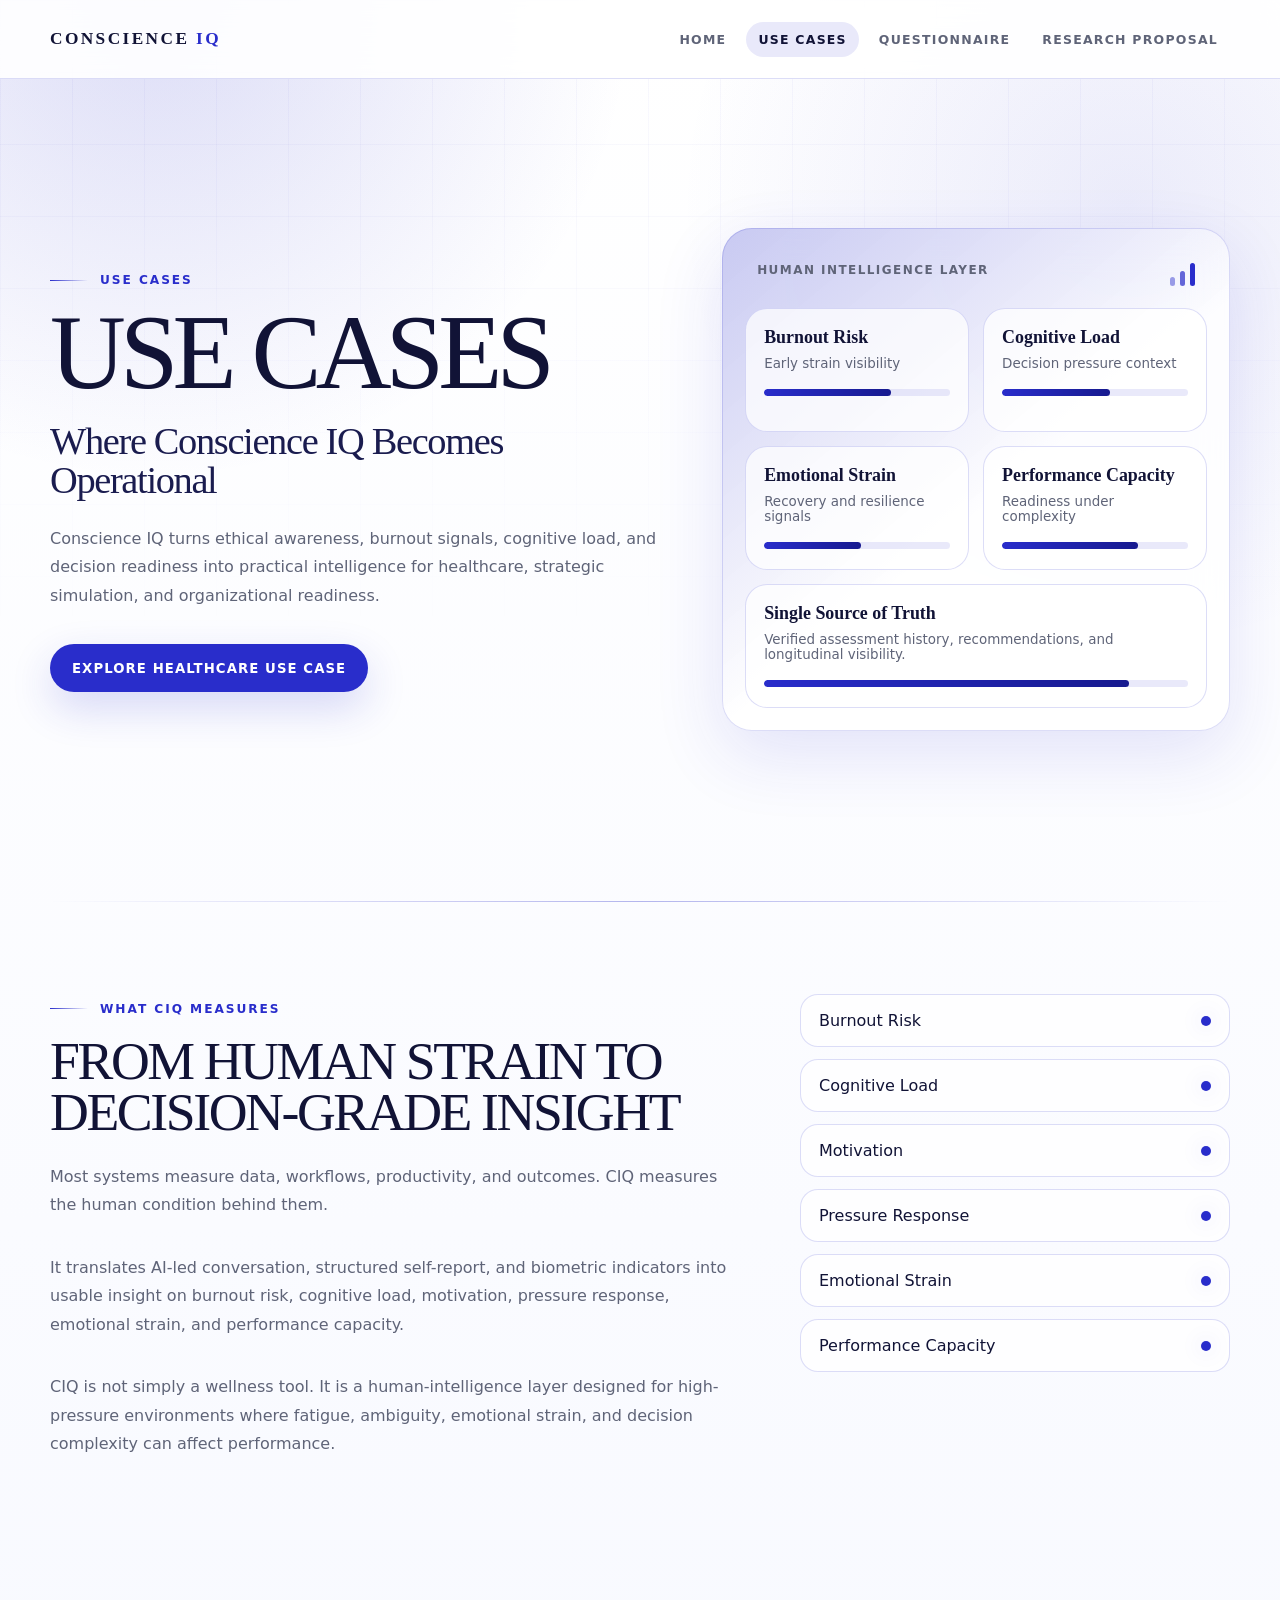
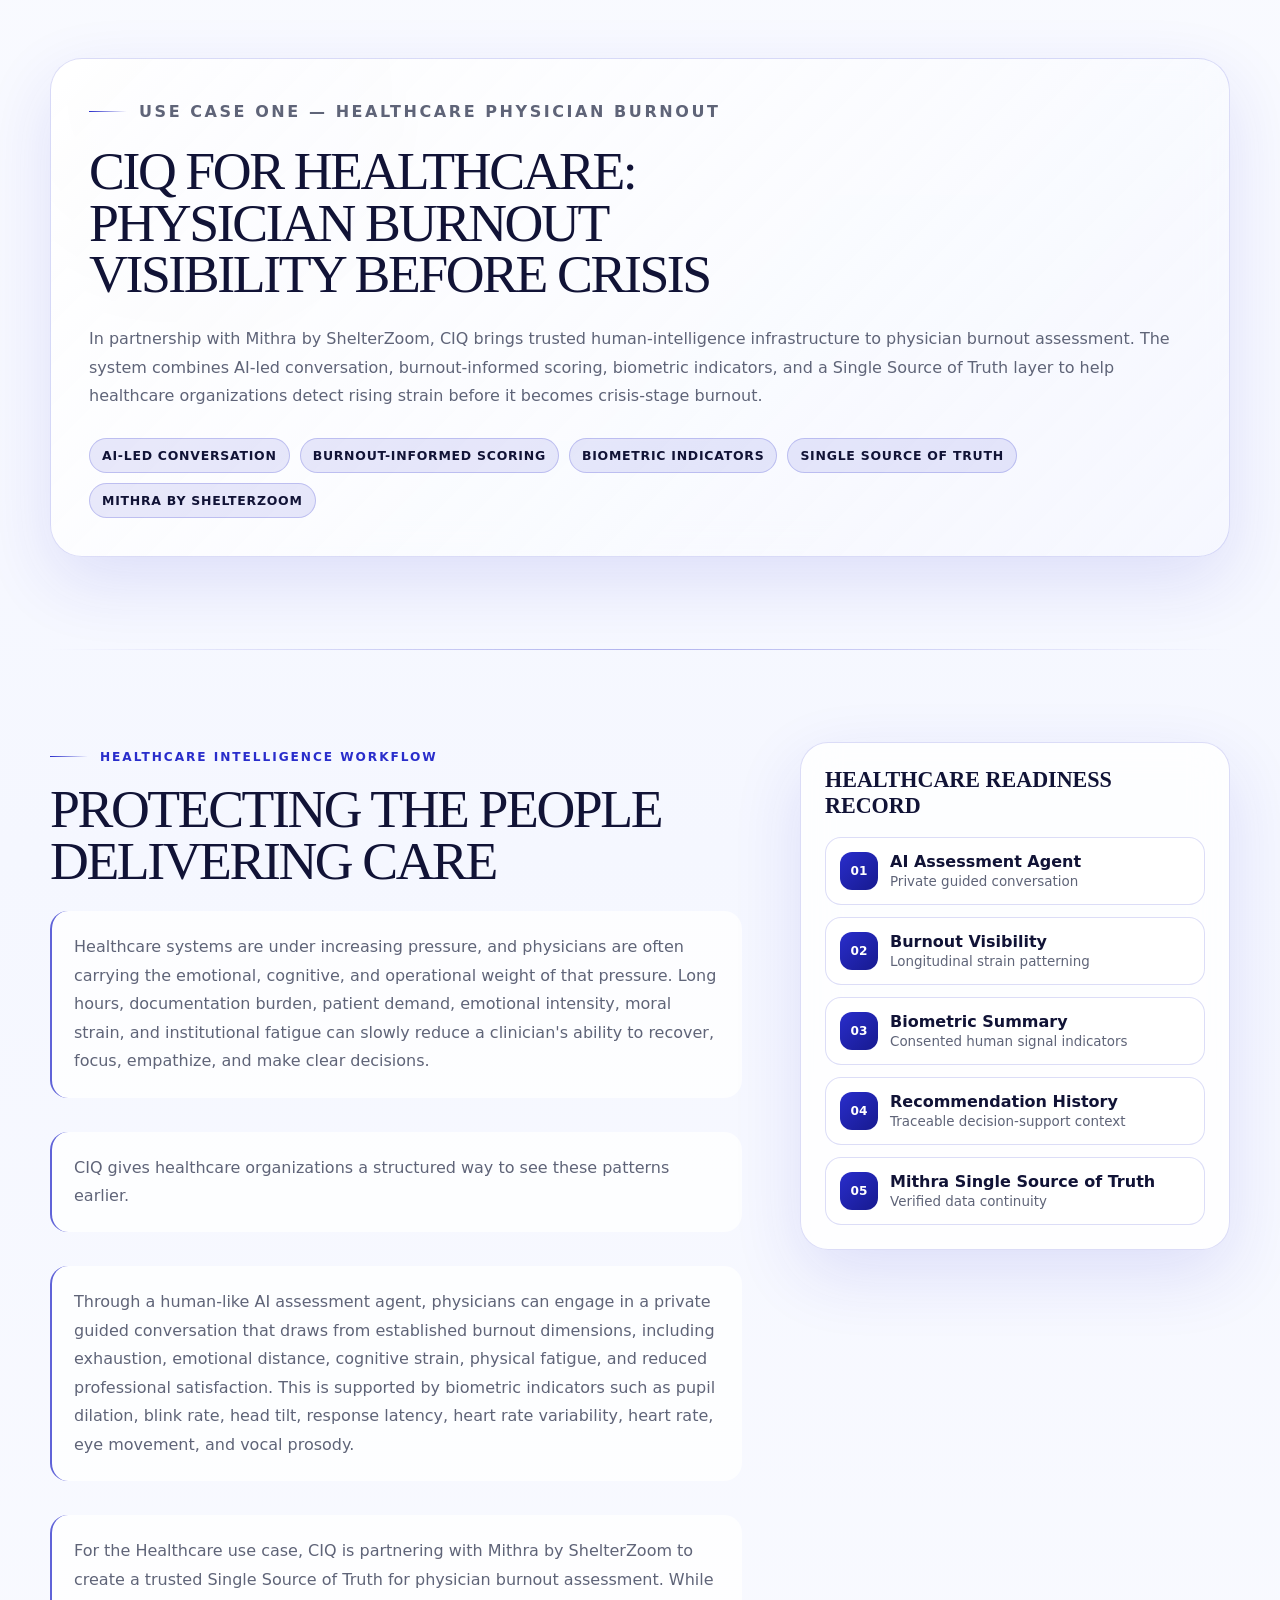
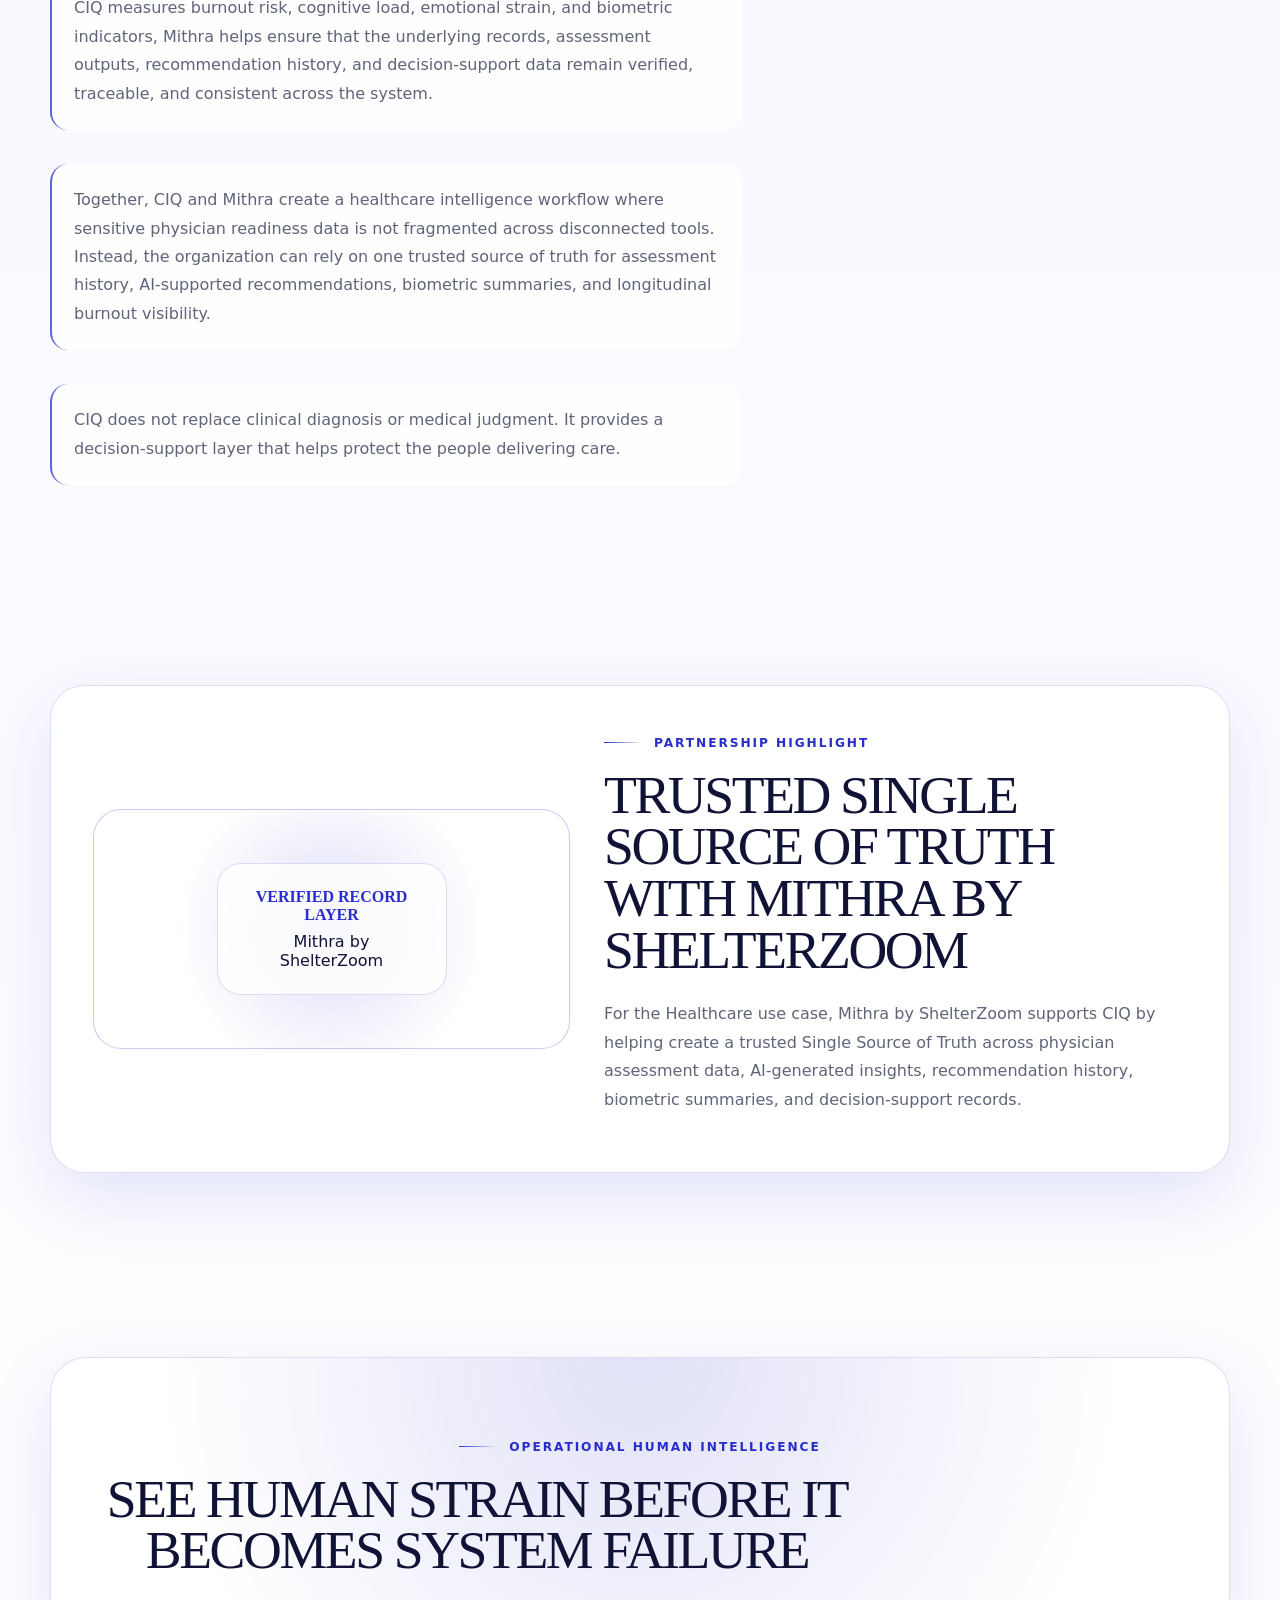
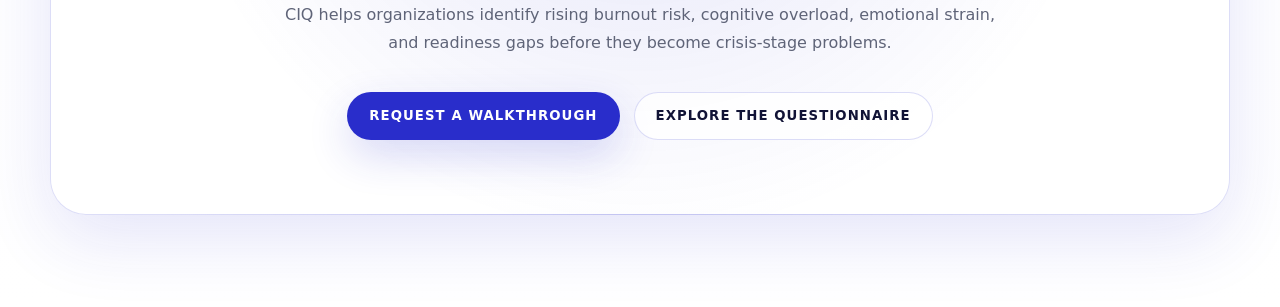
==== index.html @ 07b7f4b1 "Add static site entry point" ====
<!doctype html>
<html lang="en">
  <head>
    <meta charset="utf-8" />
    <meta name="viewport" content="width=device-width, initial-scale=1" />
    <title>Conscience IQ Use Cases</title>
    <meta
      name="description"
      content="Standalone Conscience IQ Use Cases page for Wix Studio embedding."
    />
    <meta http-equiv="refresh" content="0; url=use-cases.html" />
    <link rel="canonical" href="use-cases.html" />
  </head>
  <body>
    <p>
      Opening the
      <a href="use-cases.html">Conscience IQ Use Cases page</a>.
    </p>
  </body>
</html>
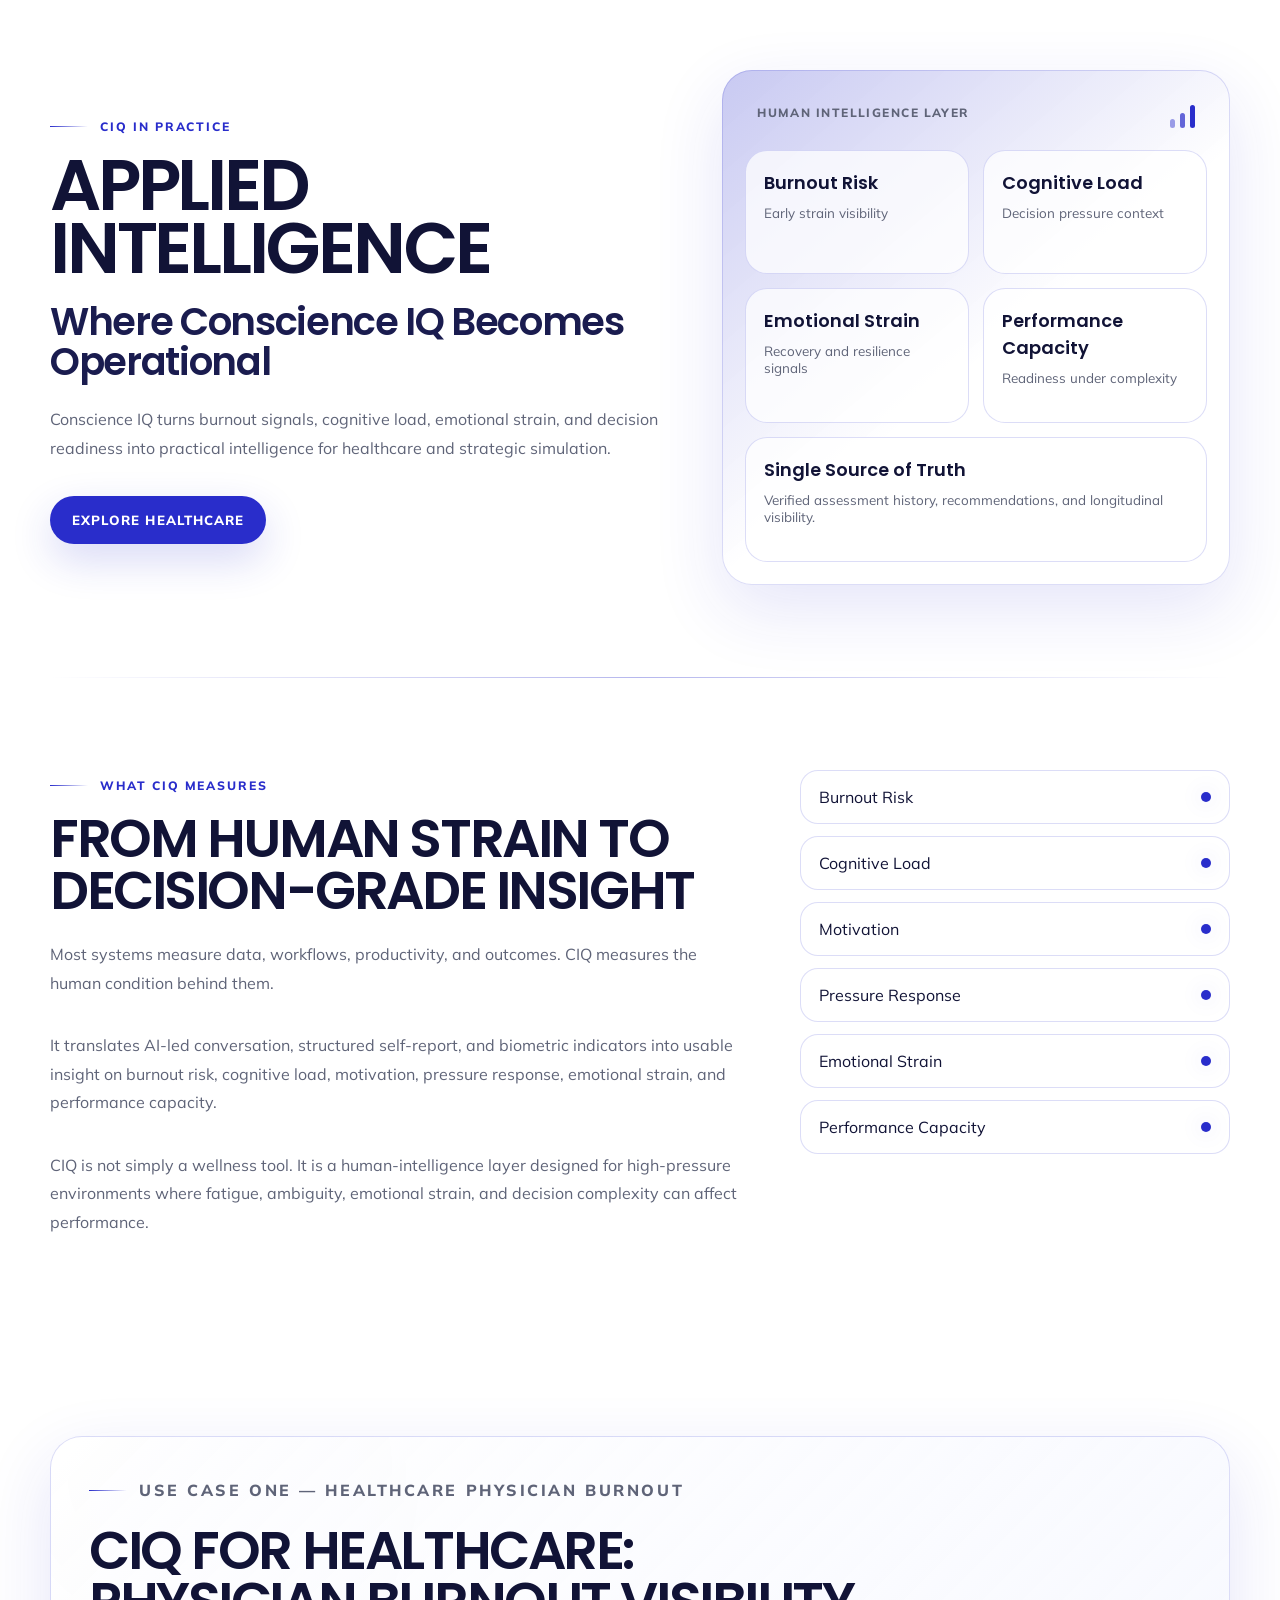
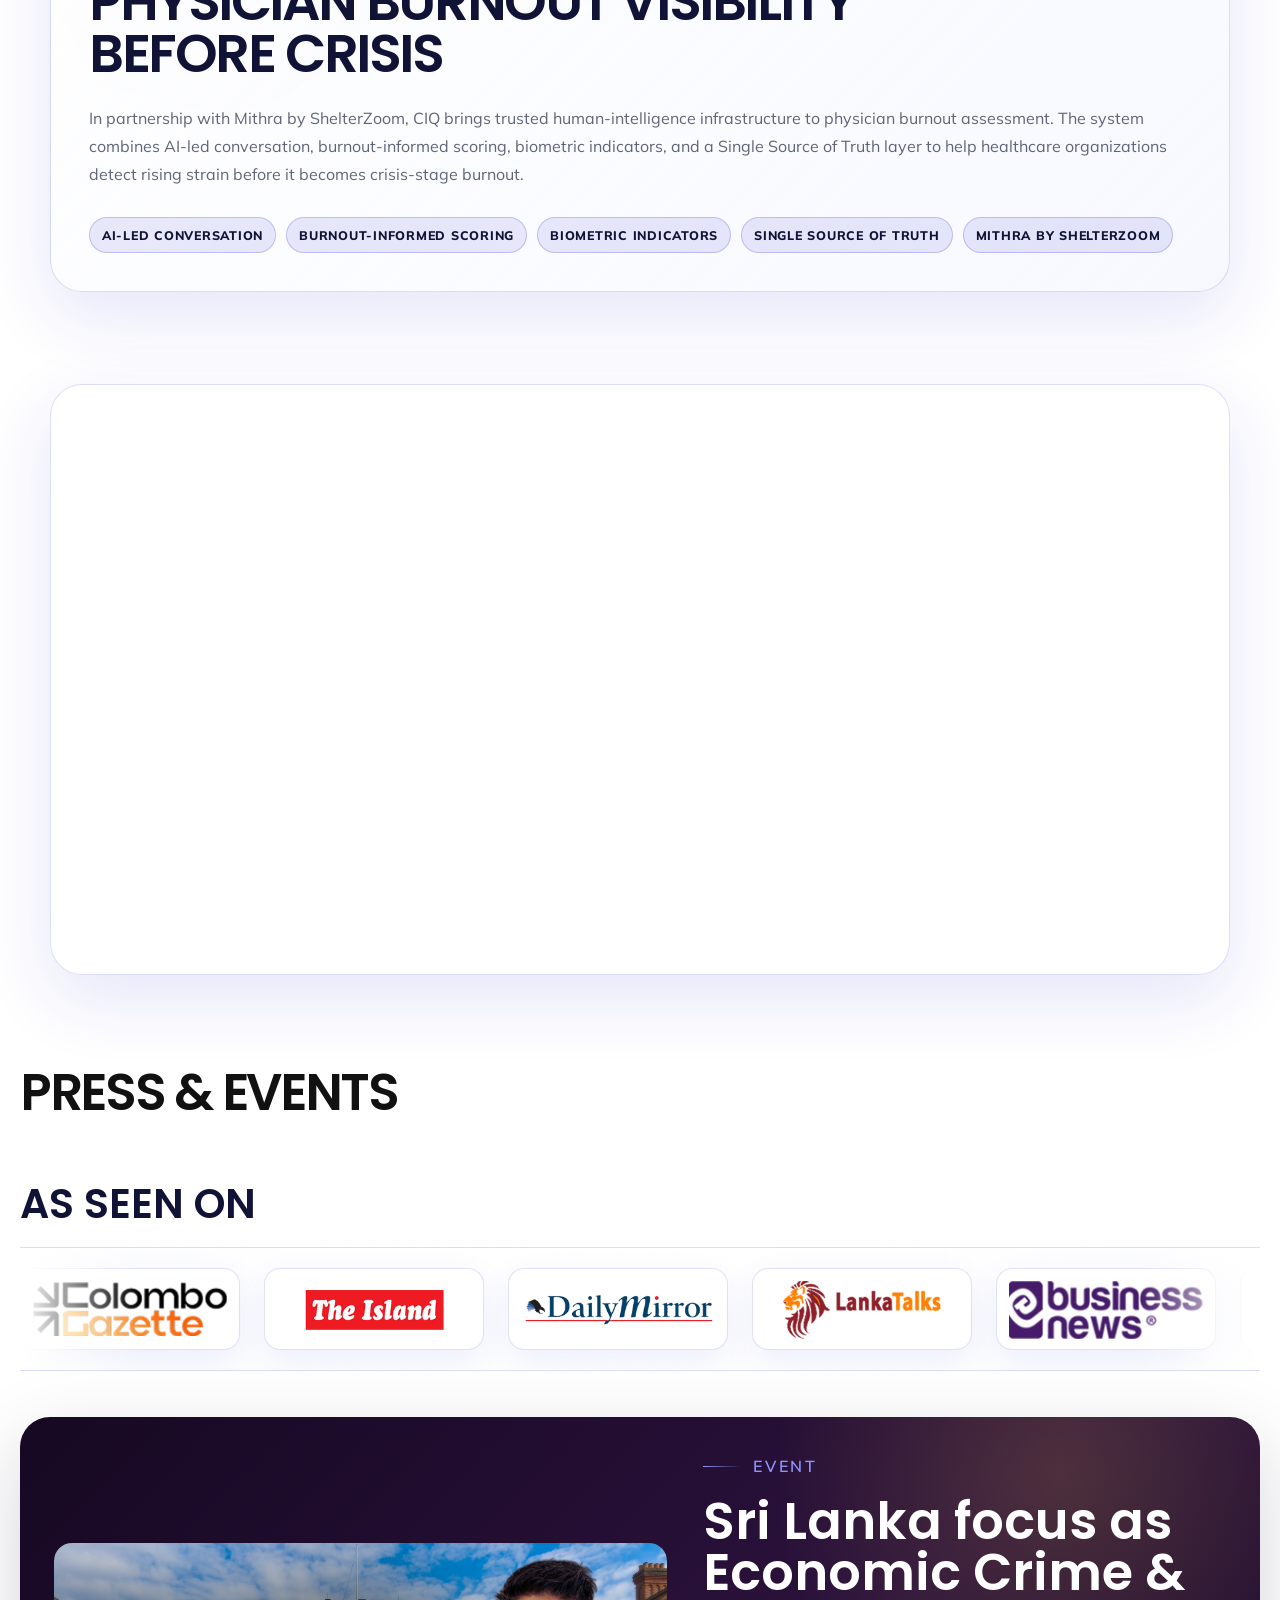
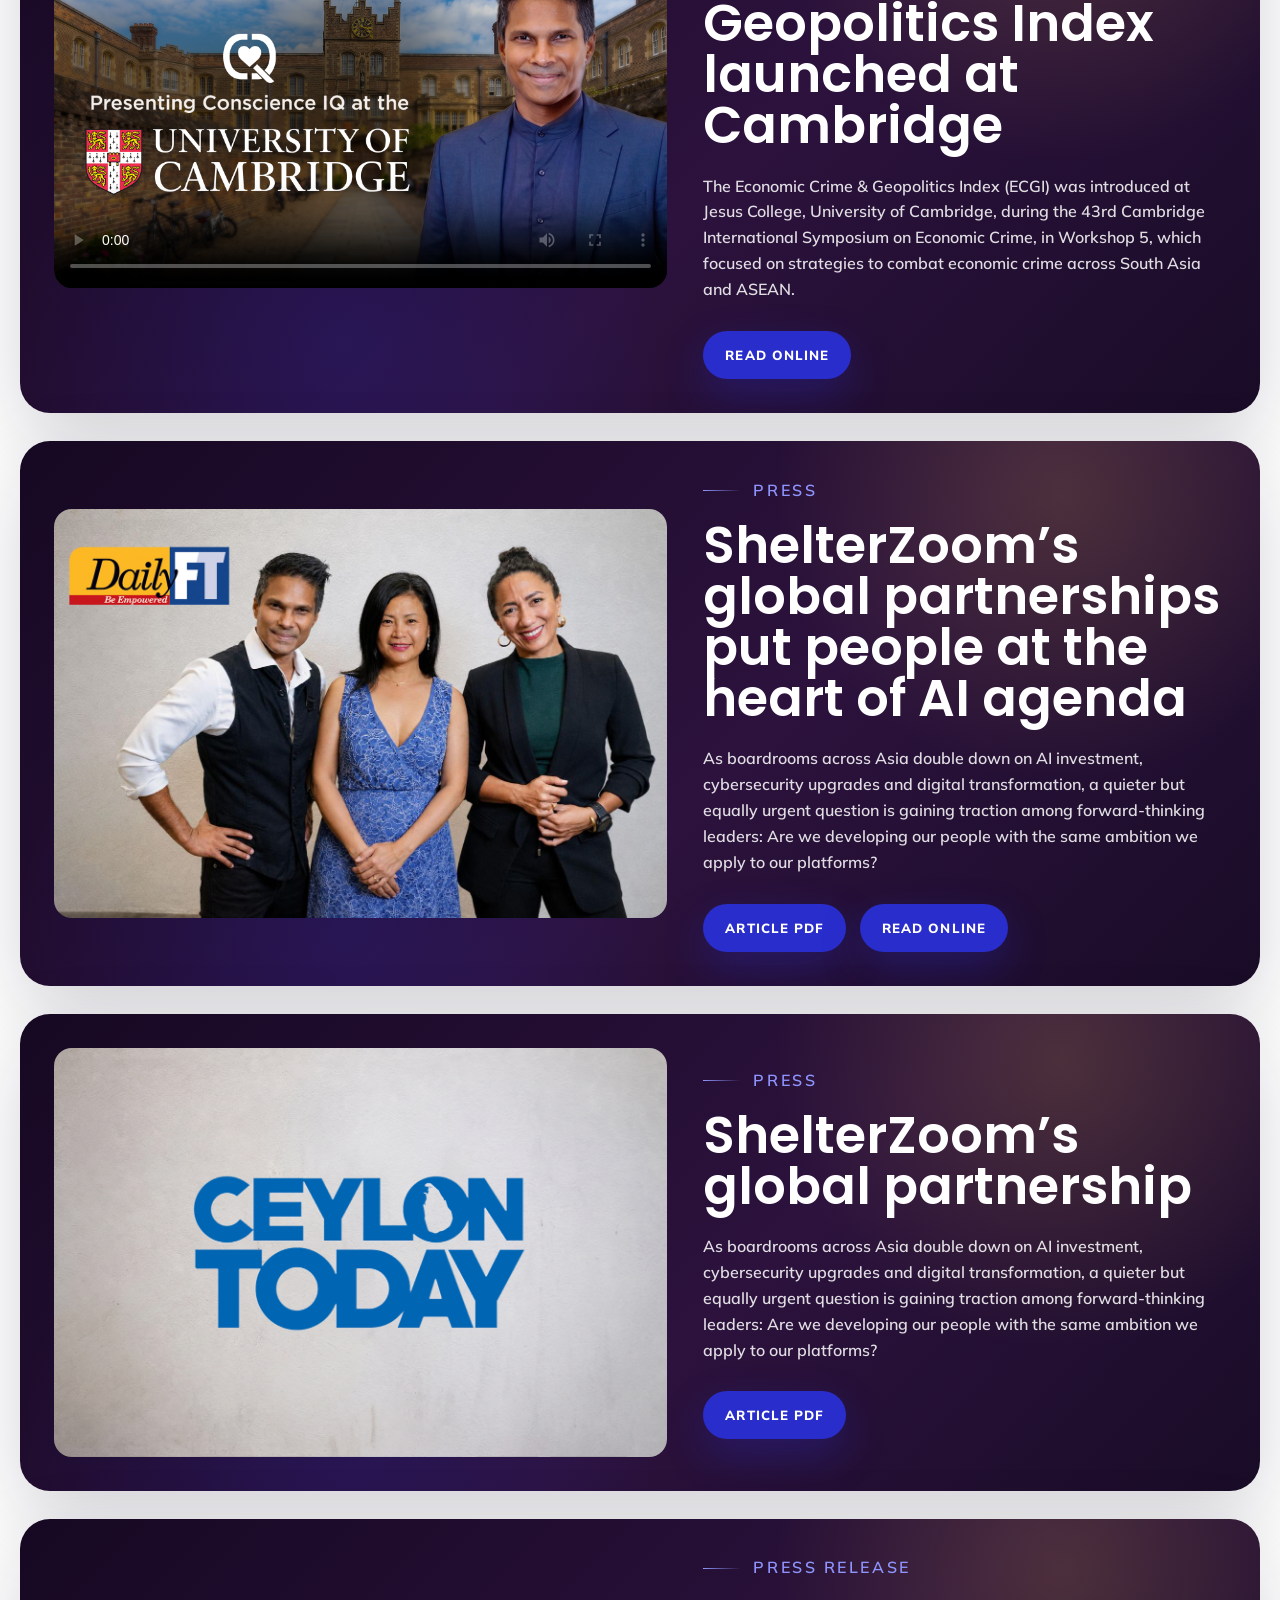
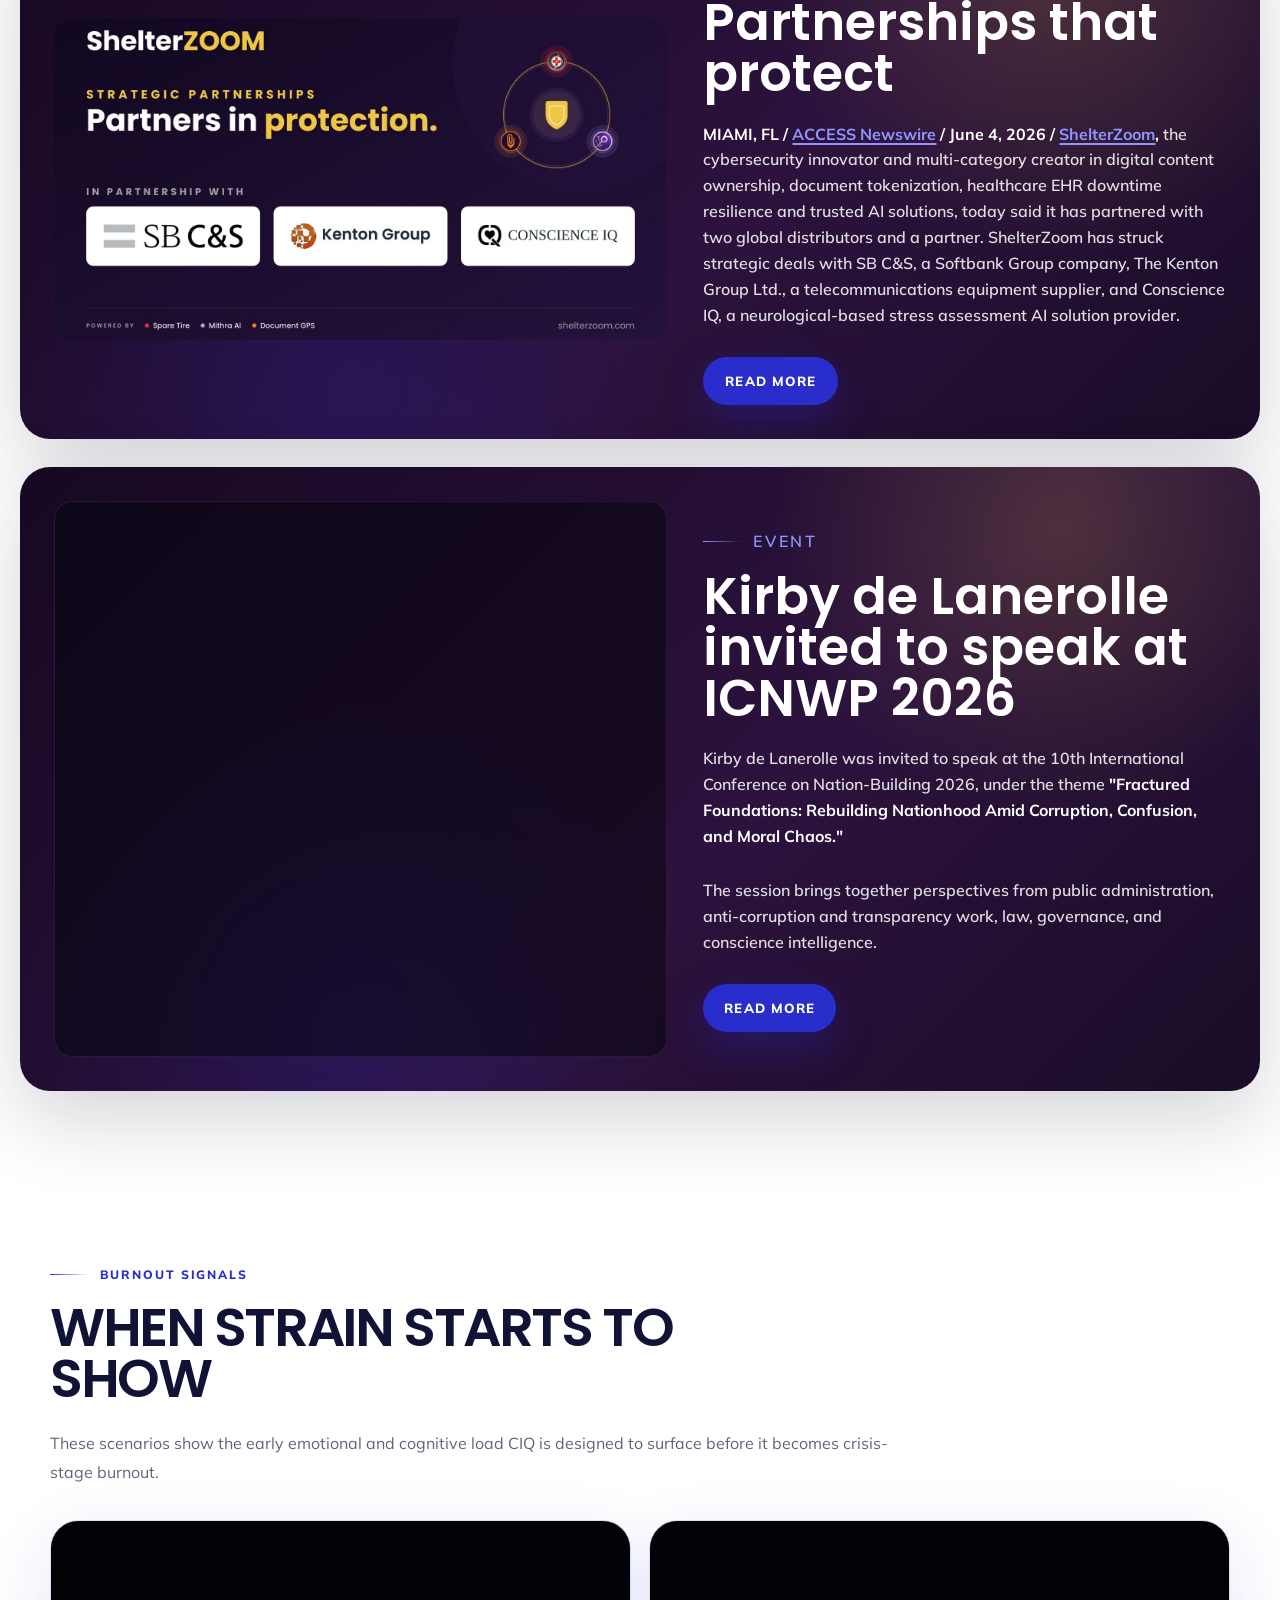
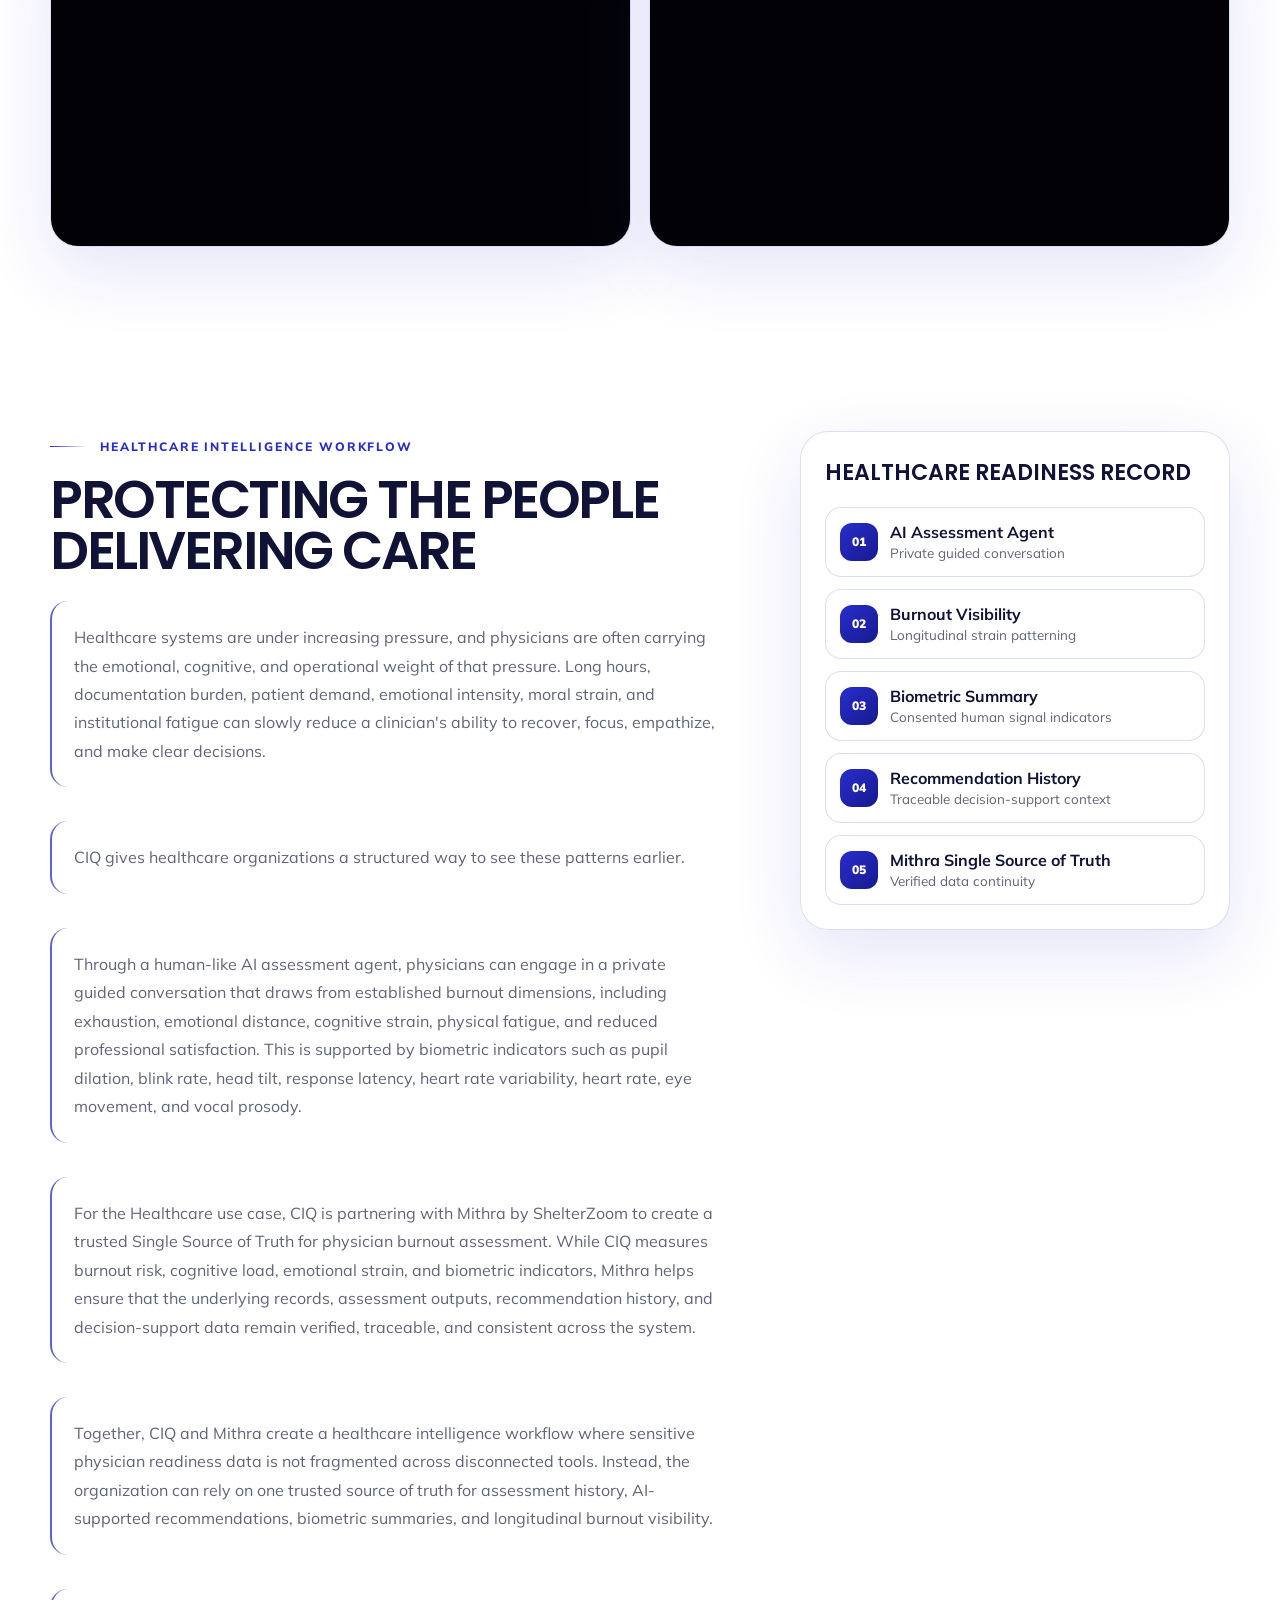
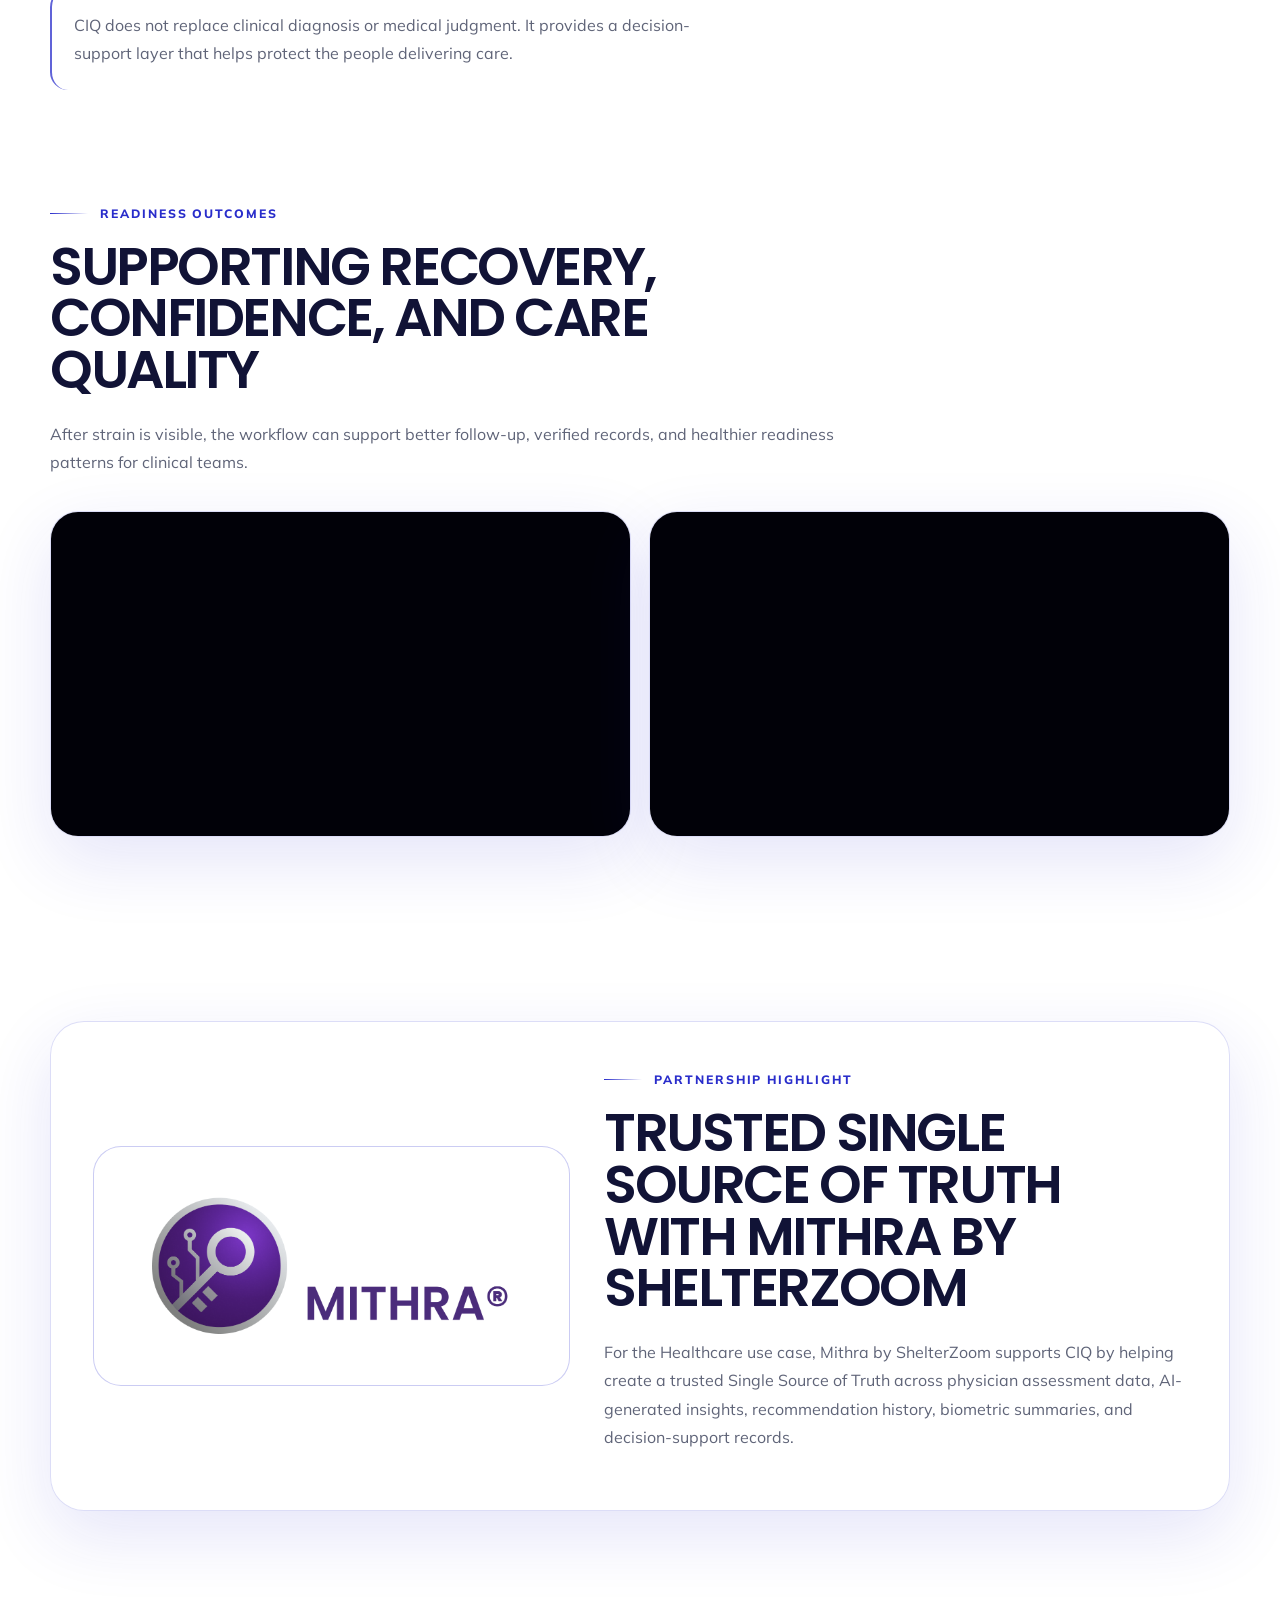
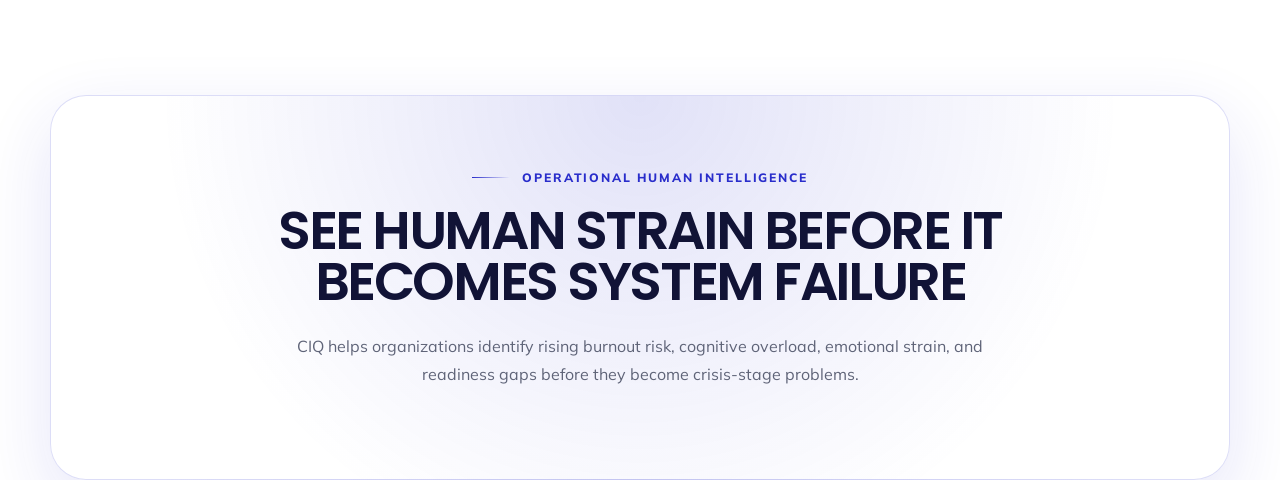
==== commit c58e4c51: "Improve embedded page load performance" ====
--- a/index.html
+++ b/index.html
@@ -3,18 +3,540 @@
   <head>
     <meta charset="utf-8" />
     <meta name="viewport" content="width=device-width, initial-scale=1" />
-    <title>Conscience IQ Use Cases</title>
+    <title>Use Cases | Conscience IQ</title>
     <meta
       name="description"
-      content="Standalone Conscience IQ Use Cases page for Wix Studio embedding."
+      content="Conscience IQ use cases for applied human intelligence, starting with healthcare physician burnout visibility before crisis."
     />
-    <meta http-equiv="refresh" content="0; url=use-cases.html" />
-    <link rel="canonical" href="use-cases.html" />
+    <link rel="stylesheet" href="css/use-cases.css" />
+    <script src="js/use-cases.js" defer></script>
   </head>
   <body>
-    <p>
-      Opening the
-      <a href="use-cases.html">Conscience IQ Use Cases page</a>.
-    </p>
+    <main>
+      <section class="section hero" aria-labelledby="page-title">
+        <div>
+          <p class="eyebrow">CIQ in Practice</p>
+          <h1 id="page-title">Applied Intelligence</h1>
+          <p class="hero-title">Where Conscience IQ Becomes Operational</p>
+          <p class="lead">
+            Conscience IQ turns burnout signals, cognitive load, emotional strain, and decision readiness into
+            practical intelligence for healthcare and strategic simulation.
+          </p>
+          <div class="actions">
+            <a class="button primary" href="#healthcare">Explore Healthcare</a>
+          </div>
+        </div>
+
+        <aside class="dashboard" aria-label="Conceptual CIQ intelligence dashboard">
+          <div class="panel-top">
+            <span>Human Intelligence Layer</span>
+            <span class="signal" aria-hidden="true"><span></span><span></span><span></span></span>
+          </div>
+          <div class="dashboard-grid">
+            <div class="metric-card">
+              <strong>Burnout Risk</strong>
+              <p>Early strain visibility</p>
+            </div>
+            <div class="metric-card">
+              <strong>Cognitive Load</strong>
+              <p>Decision pressure context</p>
+            </div>
+            <div class="metric-card">
+              <strong>Emotional Strain</strong>
+              <p>Recovery and resilience signals</p>
+            </div>
+            <div class="metric-card">
+              <strong>Performance Capacity</strong>
+              <p>Readiness under complexity</p>
+            </div>
+            <div class="metric-card wide">
+              <strong>Single Source of Truth</strong>
+              <p>Verified assessment history, recommendations, and longitudinal visibility.</p>
+            </div>
+          </div>
+        </aside>
+      </section>
+
+      <div class="section-divider"></div>
+
+      <section class="section split" aria-labelledby="measures-title">
+        <div>
+          <p class="eyebrow">What CIQ Measures</p>
+          <h2 id="measures-title">From Human Strain to Decision-Grade Insight</h2>
+          <div class="copy-block">
+            <p>
+              Most systems measure data, workflows, productivity, and outcomes. CIQ measures the human
+              condition behind them.
+            </p>
+            <p>
+              It translates AI-led conversation, structured self-report, and biometric indicators into usable
+              insight on burnout risk, cognitive load, motivation, pressure response, emotional strain, and
+              performance capacity.
+            </p>
+            <p>
+              CIQ is not simply a wellness tool. It is a human-intelligence layer designed for high-pressure
+              environments where fatigue, ambiguity, emotional strain, and decision complexity can affect
+              performance.
+            </p>
+          </div>
+        </div>
+        <div class="metric-stack" aria-label="CIQ measurement areas">
+          <div class="mini-card"><span>Burnout Risk</span><span class="dot"></span></div>
+          <div class="mini-card"><span>Cognitive Load</span><span class="dot"></span></div>
+          <div class="mini-card"><span>Motivation</span><span class="dot"></span></div>
+          <div class="mini-card"><span>Pressure Response</span><span class="dot"></span></div>
+          <div class="mini-card"><span>Emotional Strain</span><span class="dot"></span></div>
+          <div class="mini-card"><span>Performance Capacity</span><span class="dot"></span></div>
+        </div>
+      </section>
+
+      <section class="section" id="healthcare" aria-labelledby="healthcare-title">
+        <article class="feature">
+          <p class="eyebrow">Use Case One &mdash; Healthcare Physician Burnout</p>
+          <h2 id="healthcare-title">CIQ for Healthcare: Physician Burnout Visibility Before Crisis</h2>
+          <p>
+            In partnership with Mithra by ShelterZoom, CIQ brings trusted human-intelligence infrastructure to
+            physician burnout assessment. The system combines AI-led conversation, burnout-informed scoring,
+            biometric indicators, and a Single Source of Truth layer to help healthcare organizations detect
+            rising strain before it becomes crisis-stage burnout.
+          </p>
+          <div class="chips" aria-label="Healthcare use case capabilities">
+            <span class="chip">AI-Led Conversation</span>
+            <span class="chip">Burnout-Informed Scoring</span>
+            <span class="chip">Biometric Indicators</span>
+            <span class="chip">Single Source of Truth</span>
+            <span class="chip">Mithra by ShelterZoom</span>
+          </div>
+        </article>
+      </section>
+
+      <section class="section video-section" aria-label="Healthcare burnout visibility video">
+        <div class="video-frame">
+          <video class="lazy-video" autoplay muted loop playsinline preload="none">
+            <source data-src="VIDEOS/Ciq%20X%20Healthcare%20Low%20Res.mp4" type="video/mp4" />
+            Your browser does not support the video tag.
+          </video>
+        </div>
+      </section>
+
+      <section class="section press-section" aria-labelledby="press-title">
+        <h2 id="press-title" class="press-heading">PRESS &amp; EVENTS</h2>
+        <section class="as-seen" aria-labelledby="as-seen-title">
+          <h3 id="as-seen-title">As Seen on</h3>
+          <div class="logo-marquee" aria-label="Media coverage links">
+            <div class="logo-track">
+              <a
+                class="logo-link logo-link-wide"
+                href="https://colombogazette.com/2026/08/27/sri-lankan-expertise-and-ai-technology-take-centre-stage-in-cambridge-launch-of-the-economic-crime-geopolitics-index-ecgi"
+                target="_blank"
+                rel="noopener"
+                aria-label="Colombo Gazette article"
+              >
+                <img src="IMAGES/Logos-n_0003_colombo-gzt.png" alt="Colombo Gazette" loading="lazy" decoding="async" />
+              </a>
+              <a
+                class="logo-link logo-link-wide"
+                href="https://island.lk/sri-lankan-expertise-and-ai-technology-take-centre-stage-in-cambridge-launch-of-the-economic-crime-geopolitics-index/"
+                target="_blank"
+                rel="noopener"
+                aria-label="The Island article"
+              >
+                <img src="IMAGES/Logos-n_0001_island.png" alt="The Island Online" loading="lazy" decoding="async" />
+              </a>
+              <a
+                class="logo-link logo-link-wide"
+                href="https://www.dailymirror.lk/news-features/Sri-Lankan-Expertise-and-AI-Technology-Take-centre-stage-in-Cambridge-Launch-of-the-Economic-Crime-Geopolitics-Index/131-348979"
+                target="_blank"
+                rel="noopener"
+                aria-label="Daily Mirror article"
+              >
+                <img src="IMAGES/Logos-n_0000_Daily-mirror.png" alt="Daily Mirror Online" loading="lazy" decoding="async" />
+              </a>
+              <a
+                class="logo-link logo-link-wide"
+                href="https://www.lankatalks.com/post/sri-lankan-expertise-and-ai-technology-take-centre-stage-in-cambridge-launch-of-the-economic-crime---geopolitics-index--ecgi-"
+                target="_blank"
+                rel="noopener"
+                aria-label="Lanka Talks article"
+              >
+                <img src="IMAGES/Logos-n_0006_Lanka-talks.png" alt="Lanka Talks" loading="lazy" decoding="async" />
+              </a>
+              <a
+                class="logo-link logo-link-wide"
+                href="https://www.lankabusinessnews.com/sri-lankan-expertise-and-ai-technology-take-centre-stage-in-cambridge-launch-of-the-economic-crime-geopolitics-index-ecgi/"
+                target="_blank"
+                rel="noopener"
+                aria-label="Lanka Business News article"
+              >
+                <img src="IMAGES/Logos-n_0005_buisness-news.png" alt="Lanka Business News" loading="lazy" decoding="async" />
+              </a>
+              <a
+                class="logo-link"
+                href="https://hirunews.lk/goldfmnews/485391/sri-lanka-focus-as-economic-crime-geopolitics-index-launched-at-cambridge"
+                target="_blank"
+                rel="noopener"
+                aria-label="Gold FM News article"
+              >
+                <img src="IMAGES/Logos-n_0007_gold-fm.png" alt="Gold FM News" loading="lazy" decoding="async" />
+              </a>
+              <a
+                class="logo-link logo-link-derana"
+                href="https://bizenglish.adaderana.lk/sri-lankan-expertise-and-ai-technology-take-centre-stage-in-cambridge-launch-of-the-economic-crime-geopolitics-index/"
+                target="_blank"
+                rel="noopener"
+                aria-label="Ada Derana Business article"
+              >
+                <img src="IMAGES/derana%20(1).png" alt="Ada Derana Business" loading="lazy" decoding="async" />
+              </a>
+            </div>
+          </div>
+        </section>
+        <article class="press-card press-card-video">
+          <div class="press-media">
+            <video
+              class="lazy-video"
+              controls
+              playsinline
+              preload="none"
+              poster="IMAGES/Thumb%20CIQ%20Cambridge%203.jpg.jpeg"
+            >
+              <source data-src="VIDEOS/Cambridge%20Highlights%20High%20Res.mp4" type="video/mp4" />
+              Your browser does not support the video tag.
+            </video>
+          </div>
+          <div class="press-content">
+            <p class="eyebrow">Event</p>
+            <h3>Sri Lanka focus as Economic Crime &amp; Geopolitics Index launched at Cambridge</h3>
+            <p>
+              The Economic Crime &amp; Geopolitics Index (ECGI) was introduced at Jesus College, University of
+              Cambridge, during the 43rd Cambridge International Symposium on Economic Crime, in Workshop 5,
+              which focused on strategies to combat economic crime across South Asia and ASEAN.
+            </p>
+            <a
+              class="button press-button"
+              href="https://island.lk/sri-lankan-expertise-and-ai-technology-take-centre-stage-in-cambridge-launch-of-the-economic-crime-geopolitics-index/"
+              target="_blank"
+              rel="noopener"
+              >Read Online</a
+            >
+          </div>
+        </article>
+        <article class="press-card">
+          <div class="press-media">
+            <img
+              src="IMAGES/daily-ft-shelterzoom-ai-agenda.jpeg"
+              alt="Daily FT feature with ShelterZoom and Conscience IQ leadership"
+              loading="lazy"
+              decoding="async"
+            />
+          </div>
+          <div class="press-content">
+            <p class="eyebrow">Press</p>
+            <h3>ShelterZoom&rsquo;s global partnerships put people at the heart of AI agenda</h3>
+            <p>
+              As boardrooms across Asia double down on AI investment, cybersecurity upgrades and digital
+              transformation, a quieter but equally urgent question is gaining traction among forward-thinking
+              leaders: Are we developing our people with the same ambition we apply to our platforms?
+            </p>
+            <div class="press-actions">
+              <a
+                class="button press-button"
+                href="https://ec2a8814-10f3-4c2e-86d4-41ceae696ea5.usrfiles.com/ugd/ec2a88_ec46e6250c224e21bb9118e7b9f8de40.pdf"
+                target="_blank"
+                rel="noopener"
+                >Article PDF</a
+              >
+              <a
+                class="button press-button"
+                href="https://www.ft.lk/it-telecom-tech/ShelterZoom-s-global-partnerships-put-people-at-the-heart-of-AI-agenda/50-793633"
+                target="_blank"
+                rel="noopener"
+                >Read Online</a
+              >
+            </div>
+          </div>
+        </article>
+        <article class="press-card">
+          <div class="press-media">
+            <img
+              src="IMAGES/ceylon-today-shelterzoom-ai-agenda.jpeg"
+              alt="Ceylon Today feature with ShelterZoom and Conscience IQ leadership"
+              loading="lazy"
+              decoding="async"
+            />
+          </div>
+          <div class="press-content">
+            <p class="eyebrow">Press</p>
+            <h3>ShelterZoom&rsquo;s global partnership</h3>
+            <p>
+              As boardrooms across Asia double down on AI investment, cybersecurity upgrades and digital
+              transformation, a quieter but equally urgent question is gaining traction among forward-thinking
+              leaders: Are we developing our people with the same ambition we apply to our platforms?
+            </p>
+            <a
+              class="button press-button"
+              href="https://ec2a8814-10f3-4c2e-86d4-41ceae696ea5.usrfiles.com/ugd/ec2a88_217a6cd43ff4499e94b4604d9967400c.pdf"
+              target="_blank"
+              rel="noopener"
+              >Article PDF</a
+            >
+          </div>
+        </article>
+        <article class="press-card">
+          <div class="press-media">
+            <img
+              src="IMAGES/shelterzoom-press-partnerships.jpeg"
+              alt="ShelterZoom strategic partnerships: Partners in protection"
+              loading="lazy"
+              decoding="async"
+            />
+          </div>
+          <div class="press-content">
+            <p class="eyebrow">Press Release</p>
+            <h3>Partnerships that protect</h3>
+            <p>
+              <strong
+                >MIAMI, FL /
+                <a href="https://www.accessnewswire.com/" target="_blank" rel="noopener">ACCESS Newswire</a>
+                / June 4, 2026 /
+                <a href="https://shelterzoom.com/" target="_blank" rel="noopener">ShelterZoom</a>,</strong
+              >
+              the cybersecurity innovator and multi-category creator in digital content ownership, document
+              tokenization, healthcare EHR downtime resilience and trusted AI solutions, today said it has
+              partnered with two global distributors and a partner. ShelterZoom has struck strategic deals with
+              SB C&amp;S, a Softbank Group company, The Kenton Group Ltd., a telecommunications equipment
+              supplier, and Conscience IQ, a neurological-based stress assessment AI solution provider.
+            </p>
+            <a
+              class="button press-button"
+              href="https://www.accessnewswire.com/newsroom/en/blockchain-and-cryptocurrency/shelterzoom-unveils-strategic-partnerships-with-leading-distributors-1172772"
+              target="_blank"
+              rel="noopener"
+              >Read More</a
+            >
+          </div>
+        </article>
+        <article class="press-card press-card-event">
+          <div class="press-media">
+            <img
+              src="IMAGES/icnwp-2026-kirby-event.jpeg"
+              alt="Kirby de Lanerolle with delegates at the 10th International Conference on Nation-Building 2026"
+              loading="lazy"
+              decoding="async"
+            />
+          </div>
+          <div class="press-content">
+            <p class="eyebrow">Event</p>
+            <h3>Kirby de Lanerolle invited to speak at ICNWP 2026</h3>
+            <p>
+              Kirby de Lanerolle was invited to speak at the 10th International Conference on Nation-Building
+              2026, under the theme
+              <strong>"Fractured Foundations: Rebuilding Nationhood Amid Corruption, Confusion, and Moral Chaos."</strong>
+            </p>
+            <p>
+              The session brings together perspectives from public administration, anti-corruption and
+              transparency work, law, governance, and conscience intelligence.
+            </p>
+            <details class="press-more">
+              <summary>
+                <span>Read More</span>
+              </summary>
+              <div class="press-more-content">
+                <p>
+                  It includes former senior leadership in Mexico's public administration, former leadership of
+                  Transparency International, legal academia from Hunan University, and the work being developed
+                  through Conscience IQ.
+                </p>
+                <p>
+                  Conscience IQ has not only emerged from technology. It has been shaped through theology,
+                  neuroscience, positive psychology, AI ethics, and more than 20 years of ministry; walking with
+                  people, families, leaders, and communities through vulnerable moments and high-pressure
+                  decisions at vital junctures of life.
+                </p>
+                <p>
+                  Over the years, Kirby has seen that people do not only need information when they are under
+                  pressure. They need conscience. They need community. They need the right balance between
+                  challenge and skill. They need support when the weight of a decision becomes too much to carry
+                  alone. They need inspiration from above, with wisdom beyond their own experience.
+                </p>
+                <p>That lived experience is part of what has furnished Conscience IQ.</p>
+                <p>
+                  Today, Kirby and the Conscience IQ team are exploring how this work can serve beyond the church;
+                  across government, organisations, the private sector, service sectors, education, sport,
+                  healthcare, and defence.
+                </p>
+                <p>
+                  The question Kirby is carrying into tomorrow's conversation is simple:
+                  <strong>Can a nation rebuild itself if it has lost a shared civic conscience?</strong>
+                </p>
+                <p>
+                  Most countries measure economic growth, employment, education, health, and security. But beneath
+                  those indicators are deeper fractures: trust collapse, moral confusion, corruption fatigue,
+                  institutional disbelief, justice fragmentation, and the breakdown of shared responsibility.
+                </p>
+                <p>This is why Common Civic Conscience matters.</p>
+                <p>
+                  The next step is not only measurement. Through Conscience IQ, Kirby is exploring AI orchestration
+                  and sandbox environments that can help communities, institutions, and policymakers rehearse
+                  difficult conversations, test the consequences of decisions, simulate trust dynamics, and
+                  identify points of fragmentation before they become crises.
+                </p>
+                <p>
+                  AI should not replace human conscience. Used well, it can become a rehearsal space: a listening
+                  architecture that helps people understand, anticipate, refine, and improve decisions before those
+                  decisions affect real lives.
+                </p>
+                <button class="press-less" type="button">Show Less</button>
+              </div>
+            </details>
+          </div>
+        </article>
+      </section>
+
+      <section class="section image-story" aria-labelledby="strain-title">
+        <div class="section-heading">
+          <p class="eyebrow">Burnout Signals</p>
+          <h2 id="strain-title">When Strain Starts to Show</h2>
+          <p class="lead">
+            These scenarios show the early emotional and cognitive load CIQ is designed to surface before it
+            becomes crisis-stage burnout.
+          </p>
+        </div>
+        <div class="image-grid mood-grid sad-mood video-grid" aria-label="Physician strain video examples">
+          <figure class="image-card video-card">
+            <video class="lazy-video" autoplay muted loop playsinline preload="none">
+              <source data-src="VIDEOS/Troubled%20Doctors%20CIQ%20x%20Healthcare.mp4" type="video/mp4" />
+              Your browser does not support the video tag.
+            </video>
+          </figure>
+          <figure class="image-card video-card">
+            <video class="lazy-video" autoplay muted loop playsinline preload="none">
+              <source data-src="VIDEOS/UI%20Before%20-%20CIQ%20x%20Healthcare%20.mp4" type="video/mp4" />
+              Your browser does not support the video tag.
+            </video>
+          </figure>
+        </div>
+      </section>
+
+      <section class="section healthcare-detail" aria-labelledby="workflow-title">
+        <div>
+          <p class="eyebrow">Healthcare Intelligence Workflow</p>
+          <h2 id="workflow-title">Protecting the People Delivering Care</h2>
+          <div class="text-column">
+            <p class="text-card">
+              Healthcare systems are under increasing pressure, and physicians are often carrying the
+              emotional, cognitive, and operational weight of that pressure. Long hours, documentation burden,
+              patient demand, emotional intensity, moral strain, and institutional fatigue can slowly reduce a
+              clinician's ability to recover, focus, empathize, and make clear decisions.
+            </p>
+            <p class="text-card">CIQ gives healthcare organizations a structured way to see these patterns earlier.</p>
+            <p class="text-card">
+              Through a human-like AI assessment agent, physicians can engage in a private guided conversation
+              that draws from established burnout dimensions, including exhaustion, emotional distance,
+              cognitive strain, physical fatigue, and reduced professional satisfaction. This is supported by
+              biometric indicators such as pupil dilation, blink rate, head tilt, response latency, heart rate
+              variability, heart rate, eye movement, and vocal prosody.
+            </p>
+            <p class="text-card">
+              For the Healthcare use case, CIQ is partnering with Mithra by ShelterZoom to create a trusted
+              Single Source of Truth for physician burnout assessment. While CIQ measures burnout risk,
+              cognitive load, emotional strain, and biometric indicators, Mithra helps ensure that the
+              underlying records, assessment outputs, recommendation history, and decision-support data remain
+              verified, traceable, and consistent across the system.
+            </p>
+            <p class="text-card">
+              Together, CIQ and Mithra create a healthcare intelligence workflow where sensitive physician
+              readiness data is not fragmented across disconnected tools. Instead, the organization can rely on
+              one trusted source of truth for assessment history, AI-supported recommendations, biometric
+              summaries, and longitudinal burnout visibility.
+            </p>
+            <p class="text-card">
+              CIQ does not replace clinical diagnosis or medical judgment. It provides a decision-support layer
+              that helps protect the people delivering care.
+            </p>
+          </div>
+        </div>
+
+        <aside class="product-panel" aria-label="Healthcare product mockup">
+          <h3>Healthcare Readiness Record</h3>
+          <div class="workflow">
+            <div class="workflow-item">
+              <div class="icon">01</div>
+              <div><strong>AI Assessment Agent</strong><br /><span>Private guided conversation</span></div>
+            </div>
+            <div class="workflow-item">
+              <div class="icon">02</div>
+              <div><strong>Burnout Visibility</strong><br /><span>Longitudinal strain patterning</span></div>
+            </div>
+            <div class="workflow-item">
+              <div class="icon">03</div>
+              <div><strong>Biometric Summary</strong><br /><span>Consented human signal indicators</span></div>
+            </div>
+            <div class="workflow-item">
+              <div class="icon">04</div>
+              <div><strong>Recommendation History</strong><br /><span>Traceable decision-support context</span></div>
+            </div>
+            <div class="workflow-item">
+              <div class="icon">05</div>
+              <div><strong>Mithra Single Source of Truth</strong><br /><span>Verified data continuity</span></div>
+            </div>
+          </div>
+        </aside>
+      </section>
+
+      <section class="section image-story outcome-story" aria-labelledby="readiness-title">
+        <div class="section-heading">
+          <p class="eyebrow">Readiness Outcomes</p>
+          <h2 id="readiness-title">Supporting Recovery, Confidence, and Care Quality</h2>
+          <p class="lead">
+            After strain is visible, the workflow can support better follow-up, verified records, and healthier
+            readiness patterns for clinical teams.
+          </p>
+        </div>
+        <div class="image-grid mood-grid happy-mood video-grid" aria-label="Healthcare readiness video examples">
+          <figure class="image-card video-card">
+            <video class="lazy-video" autoplay muted loop playsinline preload="none">
+              <source data-src="VIDEOS/UI%20after.mp4" type="video/mp4" />
+              Your browser does not support the video tag.
+            </video>
+          </figure>
+          <figure class="image-card video-card">
+            <video class="lazy-video" autoplay muted loop playsinline preload="none">
+              <source data-src="VIDEOS/CIQ%20x%20Healthcare%20Ui%20After.mp4" type="video/mp4" />
+              Your browser does not support the video tag.
+            </video>
+          </figure>
+        </div>
+      </section>
+
+      <section class="section" aria-labelledby="mithra-title">
+        <article class="partnership">
+          <div class="secure-mark" aria-label="Mithra logo">
+            <img src="IMAGES/Mithra-logo-website-1.png" alt="Mithra" loading="lazy" decoding="async" />
+          </div>
+          <div>
+            <p class="eyebrow">Partnership Highlight</p>
+            <h2 id="mithra-title">Trusted Single Source of Truth with Mithra by ShelterZoom</h2>
+            <p class="lead">
+              For the Healthcare use case, Mithra by ShelterZoom supports CIQ by helping create a trusted
+              Single Source of Truth across physician assessment data, AI-generated insights, recommendation
+              history, biometric summaries, and decision-support records.
+            </p>
+          </div>
+        </article>
+      </section>
+
+      <section class="section" aria-labelledby="cta-title">
+        <div class="final-cta">
+          <p class="eyebrow">Operational Human Intelligence</p>
+          <h2 id="cta-title">See Human Strain Before It Becomes System Failure</h2>
+          <p class="lead">
+            CIQ helps organizations identify rising burnout risk, cognitive overload, emotional strain, and
+            readiness gaps before they become crisis-stage problems.
+          </p>
+        </div>
+      </section>
+    </main>
+
   </body>
 </html>
--- a/css/use-cases.css
+++ b/css/use-cases.css
@@ -0,0 +1,1061 @@
+@import url("https://fonts.googleapis.com/css2?family=Inter:wght@400;500;600;700;800;900&family=Mulish:wght@400;500;600;700;800;900&family=Poppins:wght@600&display=swap");
+
+:root {
+  --ink: #111336;
+  --charcoal: #1a1c4f;
+  --paper: #ffffff;
+  --ivory: #f5f7ff;
+  --stone: #5f6478;
+  --line: rgba(41, 45, 203, 0.16);
+  --line-dark: rgba(255, 255, 255, 0.2);
+  --brand: #292dcb;
+  --brand-dark: #171a8f;
+  --brand-soft: rgba(41, 45, 203, 0.1);
+  --brand-glow: rgba(41, 45, 203, 0.18);
+  --shadow: 0 24px 70px rgba(41, 45, 203, 0.12);
+  --font-body: Mulish, Inter, ui-sans-serif, system-ui, -apple-system, BlinkMacSystemFont, "Segoe UI", sans-serif;
+  --font-heading: Poppins, Mulish, Inter, ui-sans-serif, system-ui, -apple-system, BlinkMacSystemFont, "Segoe UI",
+    sans-serif;
+}
+
+* {
+  box-sizing: border-box;
+}
+
+html {
+  scroll-behavior: smooth;
+}
+
+body {
+  margin: 0;
+  color: var(--ink);
+  background: #ffffff;
+  font-family: var(--font-body);
+  overflow-x: hidden;
+}
+
+a {
+  color: inherit;
+  text-decoration: none;
+}
+
+main {
+  overflow: hidden;
+}
+
+.section {
+  width: min(1180px, calc(100% - 40px));
+  margin: 0 auto;
+  padding: 92px 0;
+}
+
+.section:last-child {
+  padding-bottom: 0;
+}
+
+.hero {
+  display: grid;
+  grid-template-columns: minmax(0, 1.04fr) minmax(360px, 0.86fr);
+  gap: 58px;
+  align-items: center;
+  padding-top: 70px;
+}
+
+.eyebrow {
+  display: inline-flex;
+  gap: 12px;
+  align-items: center;
+  margin: 0 0 20px;
+  color: var(--brand);
+  font-size: 0.76rem;
+  font-weight: 800;
+  letter-spacing: 0.16em;
+  text-transform: uppercase;
+}
+
+.eyebrow::before {
+  width: 38px;
+  height: 1px;
+  content: "";
+  background: linear-gradient(90deg, var(--brand), transparent);
+}
+
+h1,
+h2,
+h3,
+p {
+  margin-top: 0;
+}
+
+h1,
+h2 {
+  font-family: var(--font-heading);
+  font-weight: 600;
+  text-transform: uppercase;
+}
+
+h1 {
+  max-width: 600px;
+  margin-bottom: 22px;
+  font-size: clamp(3.2rem, 5.6vw, 5.4rem);
+  line-height: 0.88;
+  letter-spacing: -0.045em;
+}
+
+.hero-title {
+  max-width: 720px;
+  margin-bottom: 24px;
+  font-family: var(--font-heading);
+  font-weight: 600;
+  color: var(--charcoal);
+  font-size: clamp(1.7rem, 3vw, 3.1rem);
+  line-height: 1.03;
+  letter-spacing: -0.035em;
+}
+
+.lead,
+.copy-block,
+.feature p,
+.text-card {
+  color: var(--stone);
+  font-size: 1rem;
+  line-height: 1.78;
+}
+
+.actions {
+  display: flex;
+  flex-wrap: wrap;
+  gap: 14px;
+  margin-top: 34px;
+}
+
+.button {
+  display: inline-flex;
+  align-items: center;
+  justify-content: center;
+  min-height: 48px;
+  padding: 0 21px;
+  border: 1px solid transparent;
+  border-radius: 999px;
+  font-family: var(--font-body);
+  font-size: 0.83rem;
+  font-weight: 800;
+  letter-spacing: 0.08em;
+  text-transform: uppercase;
+  transition:
+    transform 180ms ease,
+    box-shadow 180ms ease,
+    background 180ms ease;
+}
+
+.button.primary {
+  color: #ffffff;
+  background: var(--brand);
+  box-shadow: 0 16px 42px var(--brand-glow);
+}
+
+.button.secondary {
+  color: var(--ink);
+  border-color: var(--line);
+  background: rgba(255, 255, 255, 0.78);
+}
+
+.button:hover {
+  transform: translateY(-2px);
+  box-shadow: 0 18px 48px rgba(17, 17, 17, 0.18);
+}
+
+.dashboard,
+.feature,
+.product-panel,
+.partnership,
+.final-cta {
+  border: 1px solid var(--line);
+  background: rgba(255, 255, 255, 0.82);
+  box-shadow: var(--shadow);
+  backdrop-filter: blur(18px);
+}
+
+.dashboard {
+  position: relative;
+  padding: 22px;
+  border-radius: 30px;
+}
+
+.dashboard::before {
+  position: absolute;
+  inset: -1px;
+  z-index: -1;
+  content: "";
+  border-radius: inherit;
+  background: linear-gradient(140deg, rgba(41, 45, 203, 0.26), transparent 54%);
+}
+
+.panel-top {
+  display: flex;
+  justify-content: space-between;
+  padding: 12px 12px 22px;
+  color: var(--stone);
+  font-size: 0.75rem;
+  font-weight: 800;
+  letter-spacing: 0.12em;
+  text-transform: uppercase;
+}
+
+.signal {
+  display: inline-flex;
+  gap: 5px;
+  align-items: end;
+}
+
+.signal span {
+  width: 5px;
+  border-radius: 999px;
+  background: var(--brand);
+}
+
+.signal span:nth-child(1) {
+  height: 9px;
+  opacity: 0.45;
+}
+
+.signal span:nth-child(2) {
+  height: 15px;
+  opacity: 0.72;
+}
+
+.signal span:nth-child(3) {
+  height: 23px;
+}
+
+.dashboard-grid {
+  display: grid;
+  grid-template-columns: 1fr 1fr;
+  gap: 14px;
+}
+
+.metric-card,
+.mini-card,
+.workflow-item {
+  border: 1px solid var(--line);
+  background: rgba(255, 255, 255, 0.74);
+}
+
+.metric-card {
+  min-height: 124px;
+  padding: 18px;
+  border-radius: 22px;
+}
+
+.metric-card.wide {
+  grid-column: 1 / -1;
+}
+
+.metric-card p {
+  margin-bottom: 18px;
+  color: var(--stone);
+  font-size: 0.84rem;
+}
+
+.metric-card strong {
+  display: block;
+  margin-bottom: 8px;
+  color: var(--ink);
+  font-family: var(--font-heading);
+  font-size: 1.12rem;
+  font-weight: 600;
+}
+
+.section-divider {
+  width: min(1180px, calc(100% - 40px));
+  height: 1px;
+  margin: 0 auto;
+  background: linear-gradient(90deg, transparent, rgba(41, 45, 203, 0.34), transparent);
+}
+
+.split,
+.healthcare-detail {
+  display: grid;
+  grid-template-columns: minmax(0, 1fr) 430px;
+  gap: 58px;
+  align-items: start;
+}
+
+h2 {
+  max-width: 780px;
+  margin-bottom: 24px;
+  font-size: clamp(2.1rem, 4.2vw, 4.4rem);
+  line-height: 0.96;
+  letter-spacing: -0.045em;
+}
+
+.copy-block {
+  display: grid;
+  gap: 18px;
+}
+
+.metric-stack {
+  display: grid;
+  gap: 12px;
+}
+
+.mini-card {
+  display: flex;
+  align-items: center;
+  justify-content: space-between;
+  padding: 16px 18px;
+  border-radius: 18px;
+  transition:
+    transform 180ms ease,
+    border-color 180ms ease,
+    background 180ms ease;
+}
+
+.mini-card:hover {
+  transform: translateX(-4px);
+  border-color: rgba(41, 45, 203, 0.34);
+  background: rgba(255, 255, 255, 0.82);
+}
+
+.dot {
+  width: 10px;
+  height: 10px;
+  border-radius: 50%;
+  background: var(--brand);
+  box-shadow: 0 0 22px var(--brand-glow);
+}
+
+.feature {
+  padding: 38px;
+  border-radius: 32px;
+  background:
+    linear-gradient(135deg, rgba(255, 255, 255, 0.98), rgba(245, 247, 255, 0.82)),
+    radial-gradient(circle at 10% 8%, rgba(41, 45, 203, 0.1), transparent 22rem);
+}
+
+.chips {
+  display: flex;
+  flex-wrap: wrap;
+  gap: 10px;
+  margin-top: 28px;
+}
+
+.video-section {
+  padding-top: 0;
+}
+
+.video-frame {
+  overflow: hidden;
+  border: 1px solid var(--line);
+  border-radius: 32px;
+  background: rgba(255, 255, 255, 0.82);
+  box-shadow: var(--shadow);
+}
+
+.video-frame video {
+  display: block;
+  width: 100%;
+  height: auto;
+}
+
+.press-section {
+  width: min(1260px, calc(100% - 40px));
+  display: grid;
+  gap: 28px;
+  padding-top: 0;
+}
+
+.press-heading {
+  margin-bottom: 8px;
+  color: #111111;
+  font-size: clamp(2.15rem, 4vw, 3.9rem);
+  line-height: 1;
+  text-transform: uppercase;
+}
+
+.as-seen {
+  display: grid;
+  gap: 22px;
+  padding: 30px 0 18px;
+}
+
+.as-seen h3 {
+  margin: 0;
+  color: var(--ink);
+  font-family: var(--font-heading);
+  font-size: clamp(1.8rem, 3.2vw, 3rem);
+  font-weight: 600;
+  line-height: 1;
+  text-transform: uppercase;
+}
+
+.logo-marquee {
+  position: relative;
+  overflow: hidden;
+  border-block: 1px solid var(--line);
+  background: linear-gradient(90deg, rgba(245, 247, 255, 0.2), rgba(255, 255, 255, 0.9), rgba(245, 247, 255, 0.2));
+}
+
+.logo-marquee::before,
+.logo-marquee::after {
+  position: absolute;
+  top: 0;
+  bottom: 0;
+  z-index: 2;
+  width: min(120px, 18vw);
+  content: "";
+  pointer-events: none;
+}
+
+.logo-marquee::before {
+  left: 0;
+  background: linear-gradient(90deg, #ffffff, rgba(255, 255, 255, 0));
+}
+
+.logo-marquee::after {
+  right: 0;
+  background: linear-gradient(270deg, #ffffff, rgba(255, 255, 255, 0));
+}
+
+.logo-track {
+  display: flex;
+  width: max-content;
+  align-items: center;
+  padding: 20px 0;
+  animation: logo-marquee 34s linear infinite;
+}
+
+.logo-track:hover {
+  animation-play-state: paused;
+}
+
+.logo-link {
+  display: grid;
+  width: 116px;
+  height: 82px;
+  flex: 0 0 auto;
+  margin-right: 24px;
+  place-items: center;
+  padding: 12px;
+  border: 1px solid rgba(41, 45, 203, 0.14);
+  border-radius: 16px;
+  background: #ffffff;
+  box-shadow: 0 12px 34px rgba(41, 45, 203, 0.08);
+  transition:
+    transform 180ms ease,
+    border-color 180ms ease,
+    box-shadow 180ms ease;
+}
+
+.logo-link-wide {
+  width: 220px;
+}
+
+.logo-link-derana {
+  padding: 5px;
+}
+
+.logo-link.logo-link-derana img {
+  max-height: 76px;
+}
+
+.logo-link:hover {
+  transform: translateY(-3px);
+  border-color: rgba(41, 45, 203, 0.32);
+  box-shadow: 0 18px 44px rgba(41, 45, 203, 0.14);
+}
+
+.logo-link img {
+  display: block;
+  max-width: 100%;
+  max-height: 58px;
+  object-fit: contain;
+}
+
+@keyframes logo-marquee {
+  from {
+    transform: translateX(0);
+  }
+
+  to {
+    transform: translateX(-50%);
+  }
+}
+
+.press-card {
+  display: grid;
+  grid-template-columns: minmax(0, 1.08fr) minmax(380px, 0.92fr);
+  gap: 36px;
+  align-items: center;
+  padding: 34px;
+  overflow: hidden;
+  border-radius: 30px;
+  color: #ffffff;
+  background:
+    radial-gradient(circle at 84% 10%, rgba(254, 205, 63, 0.16), transparent 18rem),
+    radial-gradient(circle at 26% 88%, rgba(41, 45, 203, 0.2), transparent 20rem),
+    linear-gradient(135deg, #160822, #2c123d 58%, #190c27);
+  box-shadow: 0 28px 80px rgba(24, 10, 40, 0.18);
+}
+
+.press-media {
+  overflow: hidden;
+  border-radius: 18px;
+  background: rgba(10, 6, 20, 0.58);
+  box-shadow: inset 0 0 0 1px rgba(255, 255, 255, 0.08);
+}
+
+.press-media img {
+  display: block;
+  width: 100%;
+  height: auto;
+}
+
+.press-media video {
+  display: block;
+  width: 100%;
+  height: 100%;
+  object-fit: contain;
+  background: #000000;
+}
+
+.press-card-video .press-media {
+  aspect-ratio: 16 / 9;
+}
+
+.press-card-event .press-media img {
+  height: 100%;
+  min-height: 420px;
+  object-fit: cover;
+}
+
+.press-content .eyebrow {
+  margin-bottom: 16px;
+  color: #8f95ff;
+}
+
+.press-content .eyebrow::before {
+  background: linear-gradient(90deg, #8f95ff, transparent);
+}
+
+.press-content h3 {
+  margin-bottom: 22px;
+  font-family: var(--font-heading);
+  font-size: clamp(2.25rem, 4vw, 4rem);
+  font-weight: 600;
+  line-height: 1;
+}
+
+.press-content p {
+  max-width: 670px;
+  margin-bottom: 28px;
+  color: rgba(255, 255, 255, 0.86);
+  font-size: 1rem;
+  font-weight: 600;
+  line-height: 1.62;
+}
+
+.press-content strong {
+  color: #ffffff;
+}
+
+.press-content a:not(.button) {
+  color: #8f95ff;
+  text-decoration: underline;
+  text-decoration-thickness: 2px;
+  text-underline-offset: 3px;
+}
+
+.press-button {
+  color: #ffffff;
+  background: var(--brand);
+  box-shadow: 0 16px 42px rgba(41, 45, 203, 0.32);
+}
+
+.press-actions {
+  display: flex;
+  flex-wrap: wrap;
+  gap: 14px;
+}
+
+.press-more {
+  max-width: 670px;
+}
+
+.press-more summary {
+  display: inline-flex;
+  align-items: center;
+  justify-content: center;
+  min-height: 48px;
+  padding: 0 21px;
+  border-radius: 999px;
+  color: #ffffff;
+  font-size: 0.83rem;
+  font-weight: 800;
+  letter-spacing: 0.08em;
+  text-transform: uppercase;
+  cursor: pointer;
+  list-style: none;
+  background: var(--brand);
+  box-shadow: 0 16px 42px rgba(41, 45, 203, 0.32);
+  transition:
+    transform 180ms ease,
+    box-shadow 180ms ease;
+}
+
+.press-more summary::-webkit-details-marker {
+  display: none;
+}
+
+.press-more summary:hover {
+  transform: translateY(-2px);
+  box-shadow: 0 18px 48px rgba(17, 17, 17, 0.18);
+}
+
+.press-more[open] summary {
+  display: none;
+}
+
+.press-more-content {
+  display: grid;
+  gap: 16px;
+}
+
+.press-more-content p {
+  margin-bottom: 0;
+}
+
+.press-less {
+  justify-self: start;
+  min-height: 48px;
+  margin-top: 6px;
+  padding: 0 21px;
+  border: 0;
+  border-radius: 999px;
+  color: #ffffff;
+  font: inherit;
+  font-size: 0.83rem;
+  font-weight: 800;
+  letter-spacing: 0.08em;
+  text-transform: uppercase;
+  cursor: pointer;
+  background: var(--brand);
+  box-shadow: 0 16px 42px rgba(41, 45, 203, 0.32);
+  transition:
+    transform 180ms ease,
+    box-shadow 180ms ease;
+}
+
+.press-less:hover {
+  transform: translateY(-2px);
+  box-shadow: 0 18px 48px rgba(17, 17, 17, 0.18);
+}
+
+.section-heading {
+  max-width: 850px;
+  margin-bottom: 34px;
+}
+
+.image-story {
+  padding-top: 76px;
+}
+
+.outcome-story {
+  padding-top: 0;
+}
+
+.image-grid {
+  display: grid;
+  grid-template-columns: 1.1fr 0.9fr;
+  gap: 18px;
+}
+
+.video-grid {
+  grid-template-columns: repeat(2, minmax(0, 1fr));
+}
+
+.image-card {
+  position: relative;
+  min-height: 290px;
+  margin: 0;
+  overflow: hidden;
+  border: 1px solid var(--line);
+  border-radius: 28px;
+  background: rgba(255, 255, 255, 0.82);
+  box-shadow: var(--shadow);
+}
+
+.image-card.large {
+  grid-row: span 2;
+  min-height: 600px;
+}
+
+.video-card {
+  min-height: 0;
+  aspect-ratio: 16 / 9;
+}
+
+.image-card img,
+.image-card video {
+  display: block;
+  width: 100%;
+  height: 100%;
+  object-fit: cover;
+}
+
+.video-card video {
+  position: absolute;
+  inset: 0;
+  object-fit: contain;
+  background: #000000;
+}
+
+.image-card::after {
+  position: absolute;
+  inset: 0;
+  content: "";
+  pointer-events: none;
+  background: linear-gradient(180deg, transparent 48%, rgba(10, 11, 30, 0.72));
+}
+
+.image-card.video-card::after {
+  display: none;
+}
+
+.sad-mood .image-card::before,
+.happy-mood .image-card::before {
+  position: absolute;
+  inset: 0;
+  z-index: 1;
+  pointer-events: none;
+  content: "";
+}
+
+.sad-mood .image-card::before {
+  background: rgba(17, 19, 54, 0.12);
+}
+
+.happy-mood .image-card::before {
+  background: rgba(41, 45, 203, 0.04);
+}
+
+.image-card figcaption {
+  position: absolute;
+  right: 18px;
+  bottom: 18px;
+  left: 18px;
+  z-index: 2;
+  color: #ffffff;
+  font-family: var(--font-heading);
+  font-size: 1.15rem;
+  font-weight: 600;
+  line-height: 1.22;
+  text-transform: uppercase;
+}
+
+.chip {
+  padding: 9px 12px;
+  border: 1px solid rgba(41, 45, 203, 0.22);
+  border-radius: 999px;
+  color: var(--ink);
+  background: var(--brand-soft);
+  font-size: 0.78rem;
+  font-weight: 800;
+  letter-spacing: 0.06em;
+  text-transform: uppercase;
+}
+
+.text-column {
+  display: grid;
+  gap: 18px;
+}
+
+.text-card {
+  padding: 22px;
+  border-left: 2px solid rgba(41, 45, 203, 0.74);
+  border-radius: 18px;
+  background: rgba(255, 255, 255, 0.76);
+}
+
+.product-panel {
+  position: sticky;
+  top: 108px;
+  padding: 24px;
+  border-radius: 28px;
+}
+
+.product-panel h3 {
+  margin-bottom: 18px;
+  font-family: var(--font-heading);
+  font-size: 1.38rem;
+  font-weight: 600;
+  text-transform: uppercase;
+}
+
+.workflow {
+  display: grid;
+  gap: 12px;
+}
+
+.workflow-item {
+  display: grid;
+  grid-template-columns: 38px 1fr;
+  gap: 12px;
+  align-items: center;
+  padding: 14px;
+  border-radius: 16px;
+}
+
+.icon {
+  display: grid;
+  width: 38px;
+  height: 38px;
+  place-items: center;
+  border-radius: 12px;
+  color: #ffffff;
+  background: linear-gradient(135deg, var(--brand), var(--brand-dark));
+  font-size: 0.76rem;
+  font-weight: 900;
+}
+
+.workflow-item span {
+  color: var(--stone);
+  font-size: 0.84rem;
+}
+
+.partnership {
+  display: grid;
+  grid-template-columns: 0.9fr 1.1fr;
+  gap: 34px;
+  align-items: center;
+  padding: 42px;
+  border-radius: 34px;
+}
+
+.secure-mark {
+  display: grid;
+  min-height: 240px;
+  place-items: center;
+  border: 1px solid rgba(41, 45, 203, 0.24);
+  border-radius: 28px;
+  background: rgba(255, 255, 255, 0.78);
+}
+
+.secure-mark img {
+  display: block;
+  width: min(82%, 520px);
+  height: auto;
+  object-fit: contain;
+}
+
+.final-cta {
+  display: flex;
+  flex-direction: column;
+  align-items: center;
+  padding: 74px 36px;
+  border-radius: 36px;
+  text-align: center;
+  background:
+    radial-gradient(circle at 50% 0%, rgba(41, 45, 203, 0.14), transparent 30rem),
+    rgba(255, 255, 255, 0.84);
+}
+
+.final-cta h2 {
+  margin-right: auto;
+  margin-left: auto;
+}
+
+.final-cta p {
+  max-width: 720px;
+  margin-right: auto;
+  margin-left: auto;
+}
+
+.final-cta .actions {
+  justify-content: center;
+}
+
+@media (max-width: 940px) {
+  .hero,
+  .split,
+  .healthcare-detail,
+  .partnership,
+  .press-card {
+    grid-template-columns: 1fr;
+  }
+
+  .hero {
+    min-height: auto;
+  }
+
+  .product-panel {
+    position: static;
+  }
+
+  .secure-mark {
+    min-height: 200px;
+  }
+}
+
+@media (max-width: 700px) {
+  .section {
+    width: min(100% - 24px, 1180px);
+    padding: 56px 0;
+  }
+
+  .press-section {
+    width: min(100% - 24px, 1180px);
+  }
+
+  .hero {
+    padding-top: 48px;
+  }
+
+  .eyebrow {
+    gap: 8px;
+    font-size: 0.68rem;
+    letter-spacing: 0.1em;
+  }
+
+  .eyebrow::before {
+    width: 24px;
+  }
+
+  h1 {
+    font-size: 2.8rem;
+    line-height: 0.94;
+  }
+
+  h2 {
+    font-size: 2rem;
+    line-height: 1.02;
+  }
+
+  .lead,
+  .copy-block,
+  .feature p,
+  .text-card {
+    font-size: 0.95rem;
+    line-height: 1.65;
+  }
+
+  .dashboard-grid {
+    grid-template-columns: 1fr;
+  }
+
+  .metric-card.wide {
+    grid-column: auto;
+  }
+
+  .image-grid {
+    grid-template-columns: 1fr;
+  }
+
+  .image-card,
+  .image-card.large {
+    min-height: 310px;
+  }
+
+  .video-card {
+    min-height: 0;
+    aspect-ratio: 16 / 10;
+  }
+
+  .feature,
+  .partnership,
+  .final-cta,
+  .press-card {
+    padding: 24px;
+    border-radius: 24px;
+  }
+
+  .press-heading {
+    margin-bottom: 24px;
+  }
+
+  .as-seen {
+    padding-top: 10px;
+  }
+
+  .logo-track {
+    animation-duration: 28s;
+  }
+
+  .logo-link {
+    width: 94px;
+    height: 70px;
+    margin-right: 16px;
+    padding: 10px;
+    border-radius: 14px;
+  }
+
+  .logo-link-wide {
+    width: 178px;
+  }
+
+  .logo-link-derana {
+    padding: 4px;
+  }
+
+  .logo-link.logo-link-derana img {
+    max-height: 62px;
+  }
+
+  .logo-link img {
+    max-height: 48px;
+  }
+
+  .press-content p {
+    font-size: 0.95rem;
+    line-height: 1.6;
+  }
+
+  .actions {
+    flex-direction: column;
+  }
+
+  .button {
+    width: 100%;
+  }
+
+  .secure-mark {
+    min-height: 150px;
+    border-radius: 22px;
+  }
+
+  .secure-mark img {
+    width: min(92%, 420px);
+  }
+}
+
+@media (max-width: 420px) {
+  .section {
+    width: min(100% - 18px, 1180px);
+  }
+
+  .feature,
+  .partnership,
+  .final-cta,
+  .dashboard,
+  .product-panel,
+  .image-card,
+  .video-frame,
+  .press-card,
+  .press-media {
+    border-radius: 18px;
+  }
+
+  .chip {
+    width: 100%;
+    text-align: center;
+  }
+}
+
+@media (prefers-reduced-motion: reduce) {
+  .logo-track {
+    width: 100%;
+    flex-wrap: wrap;
+    justify-content: center;
+    animation: none;
+  }
+}
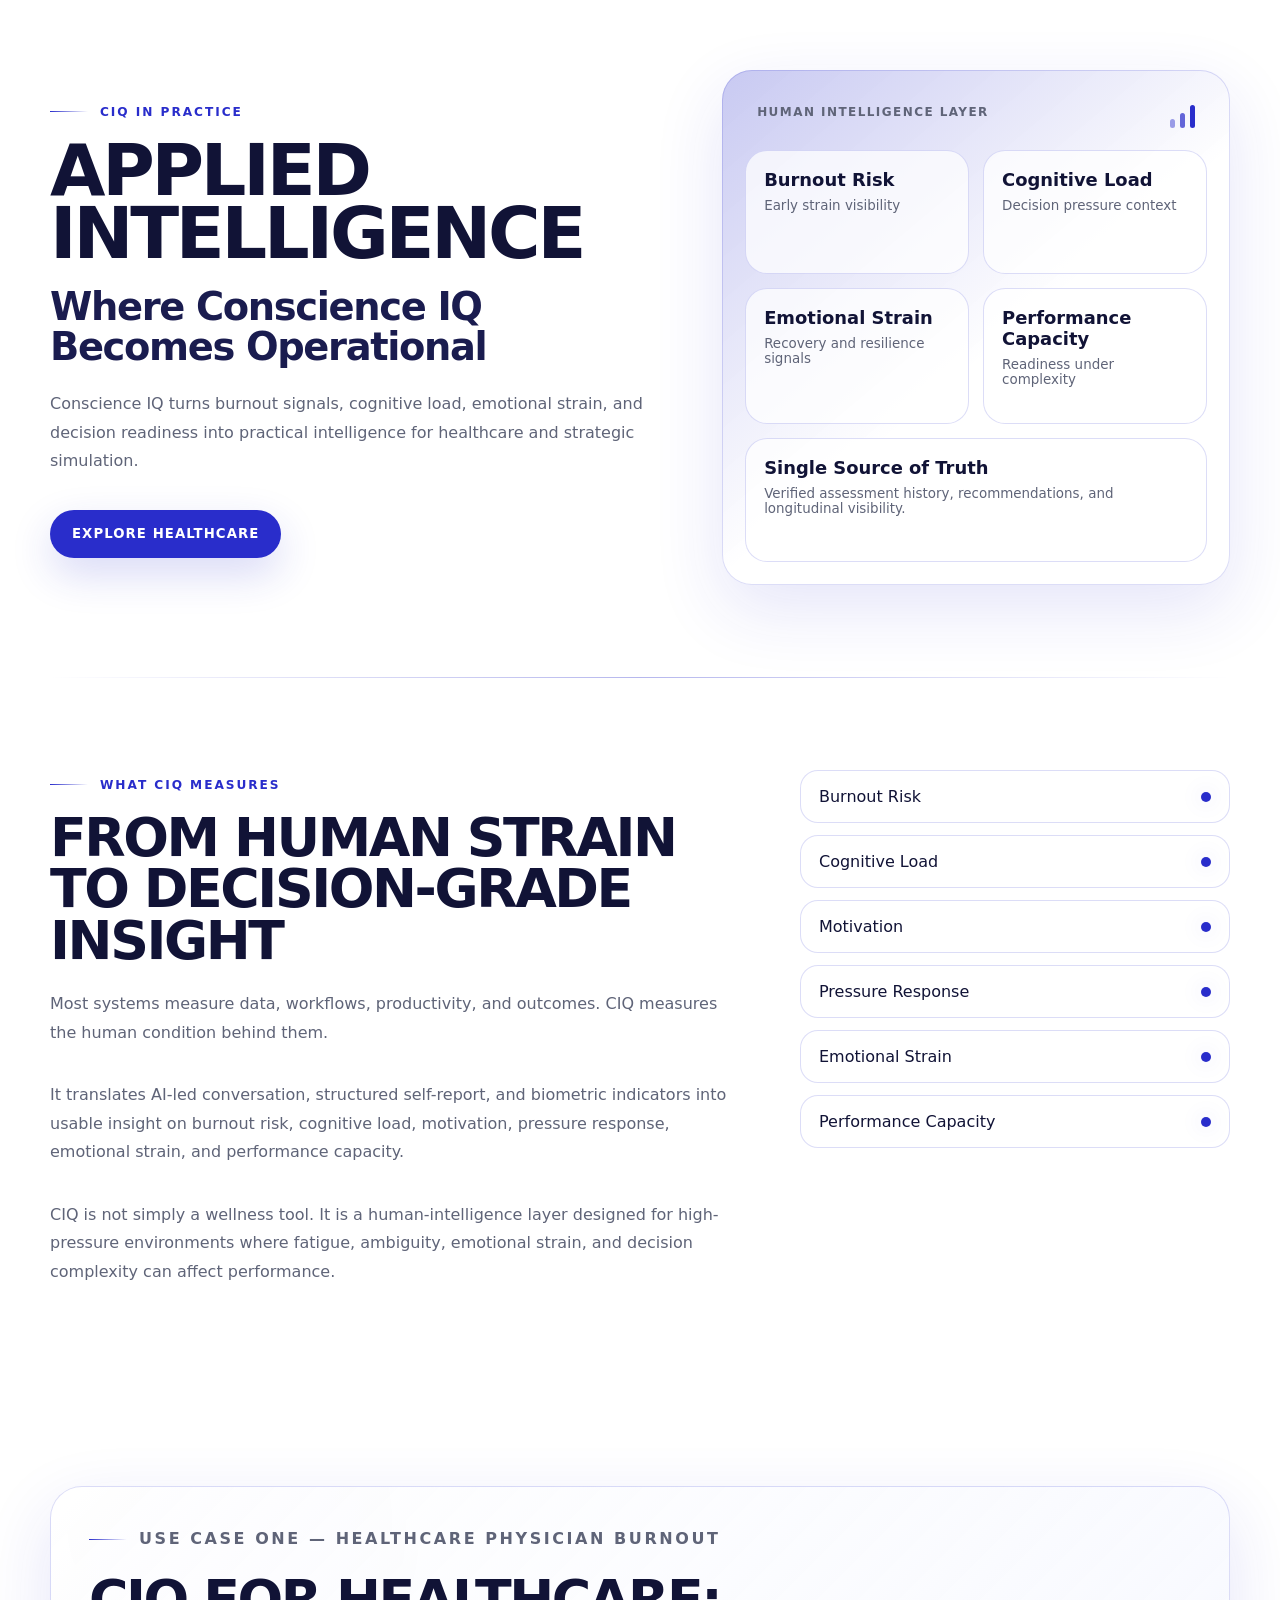
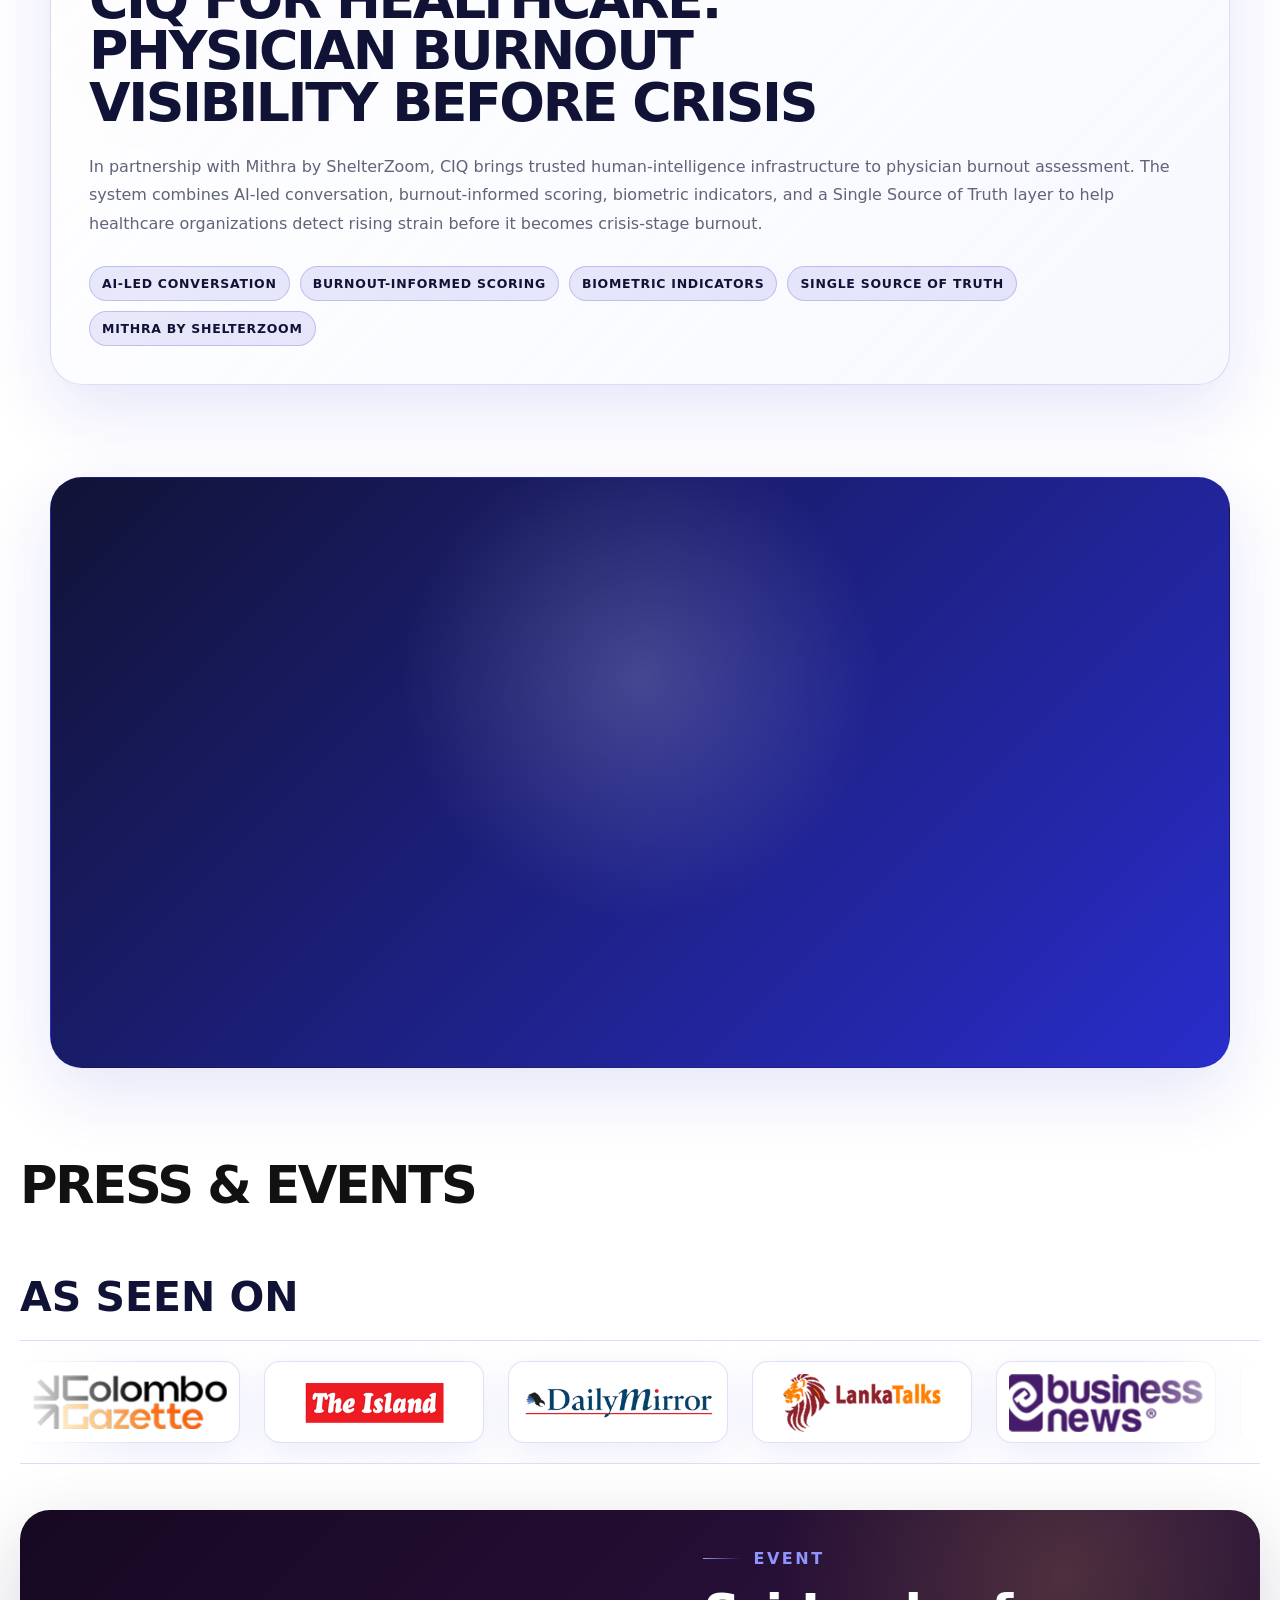
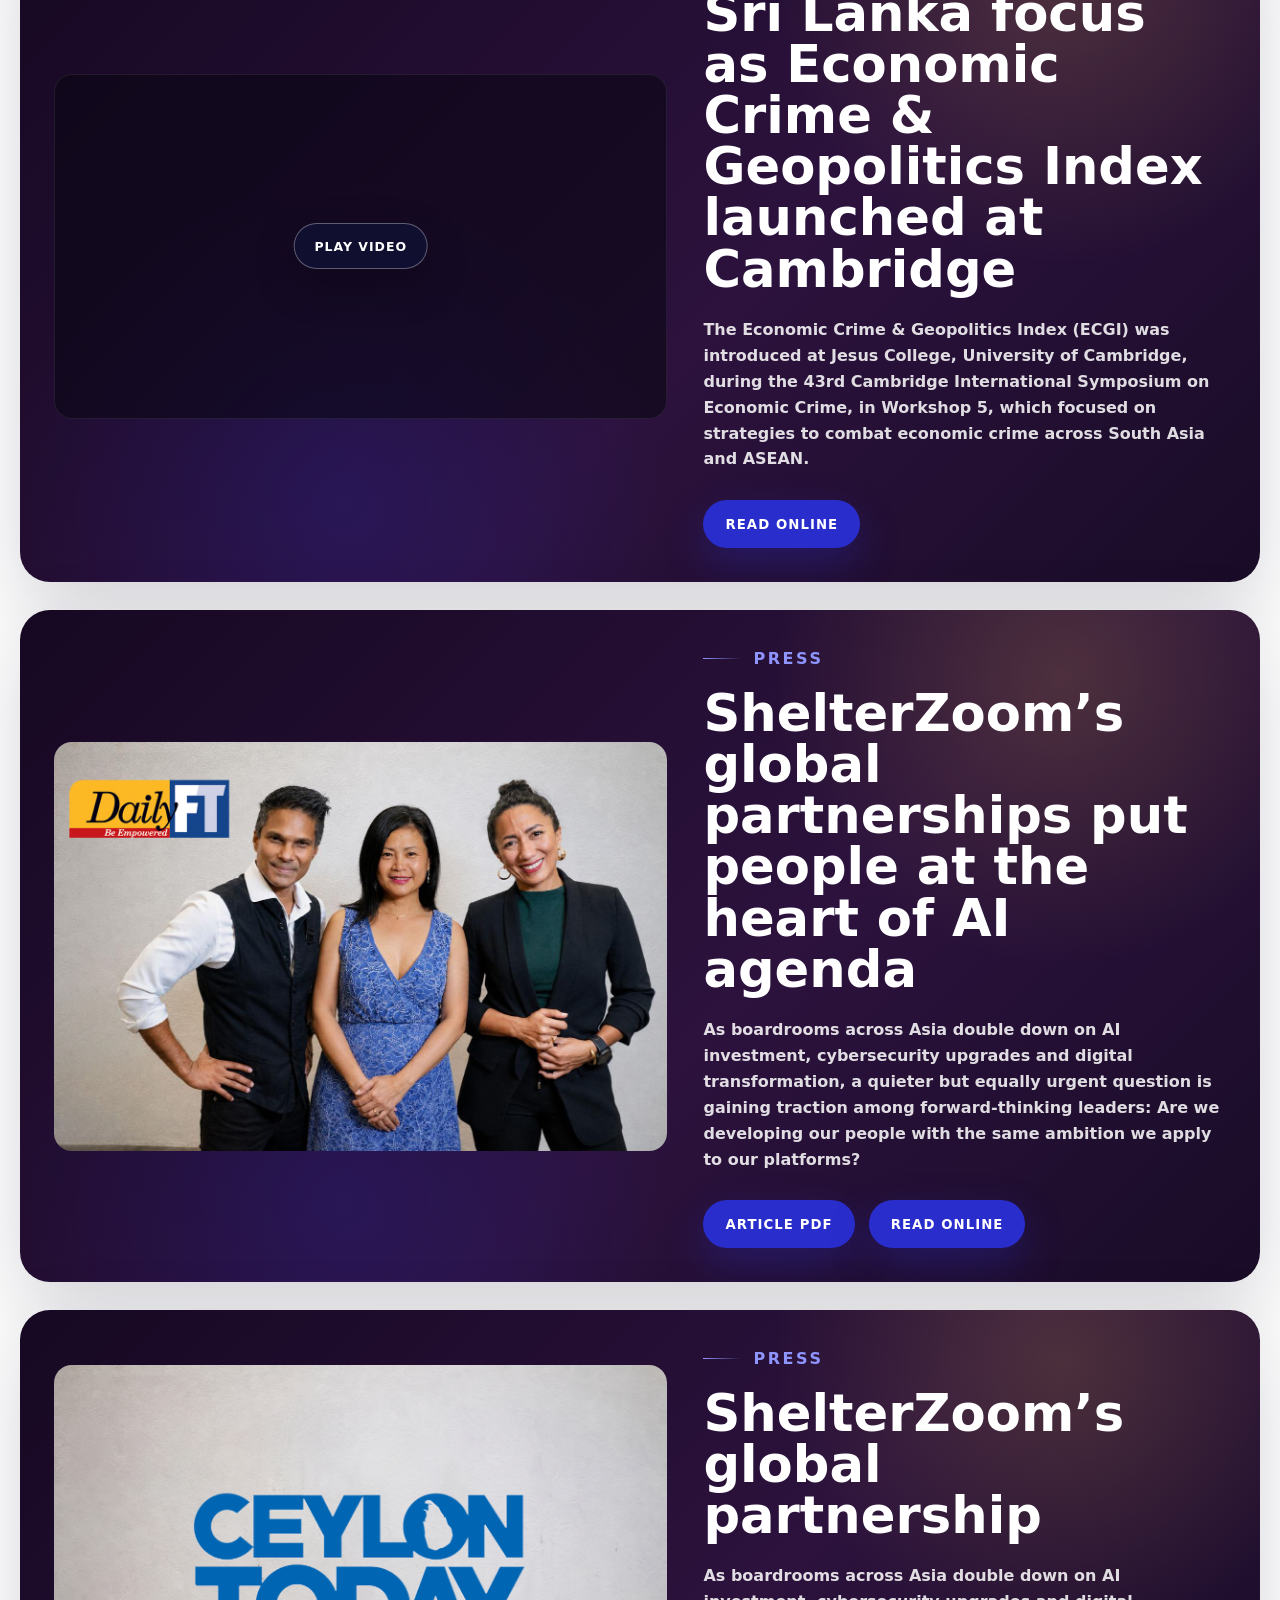
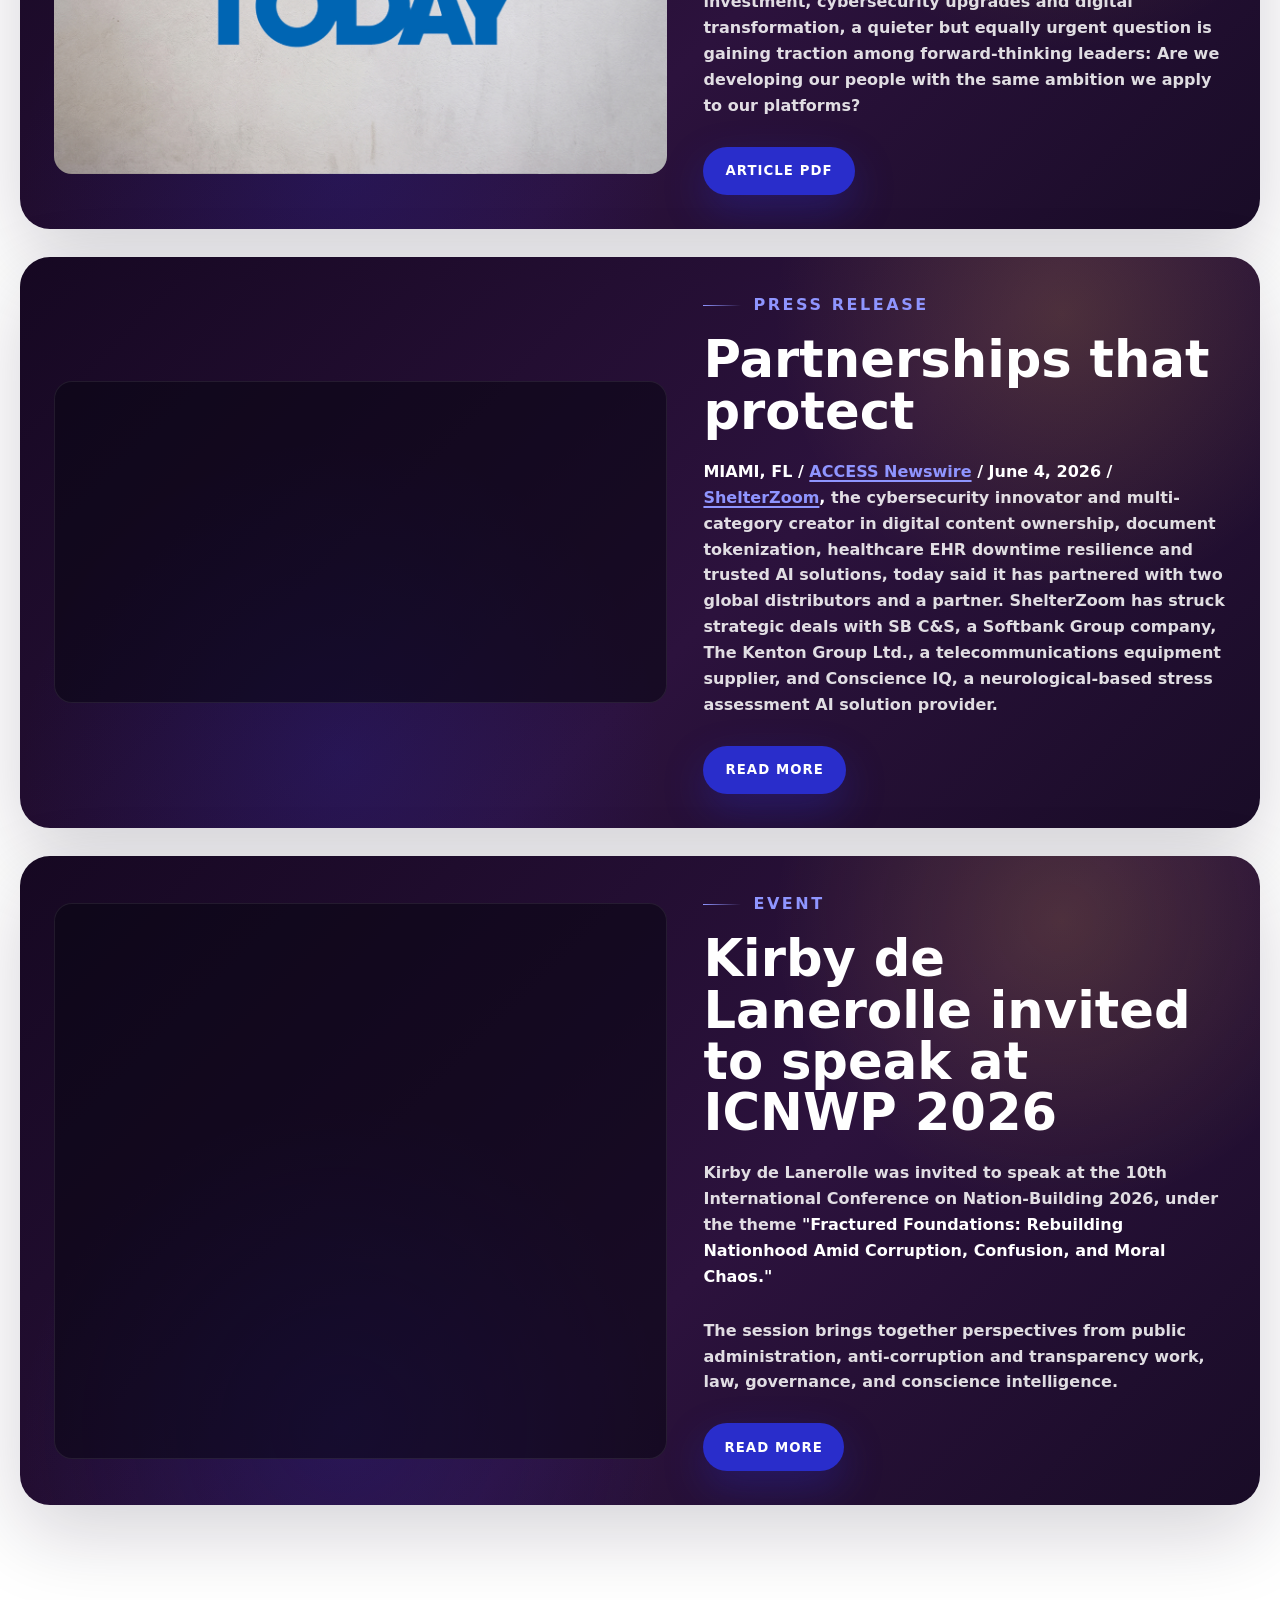
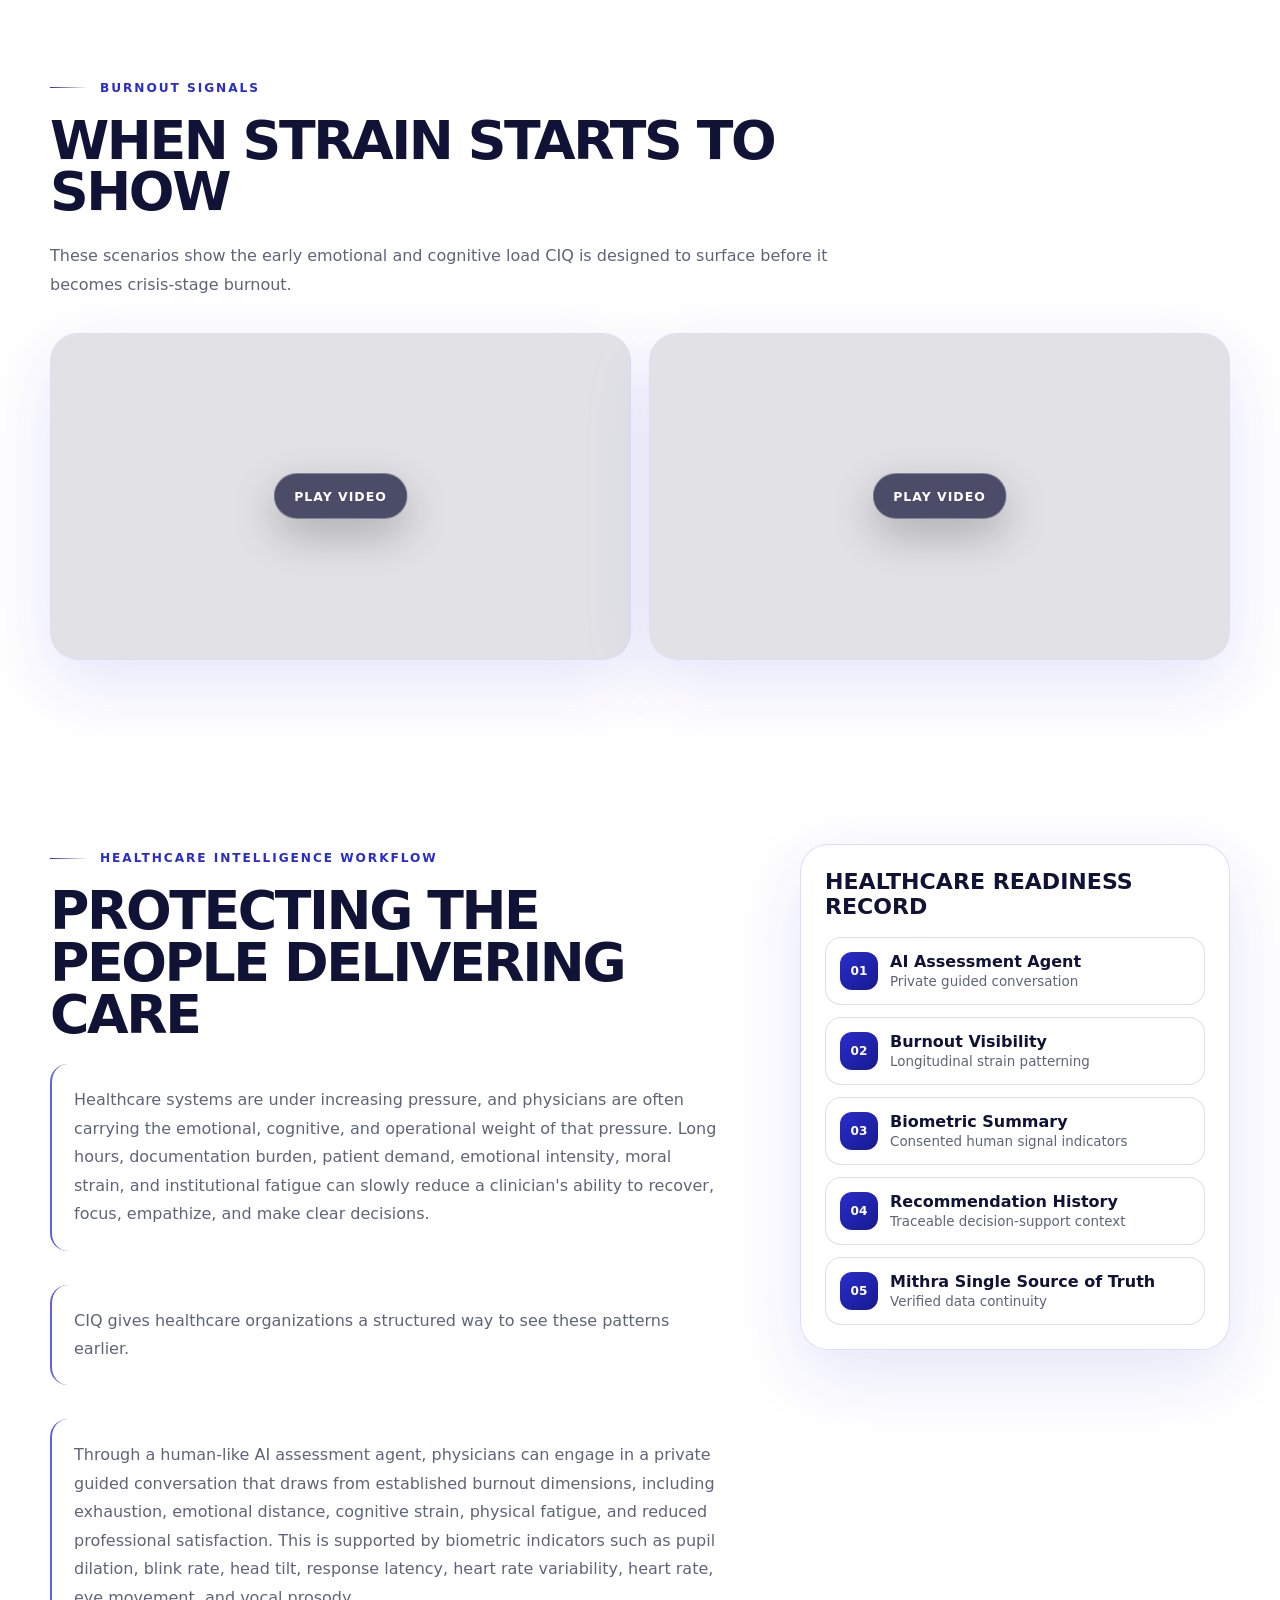
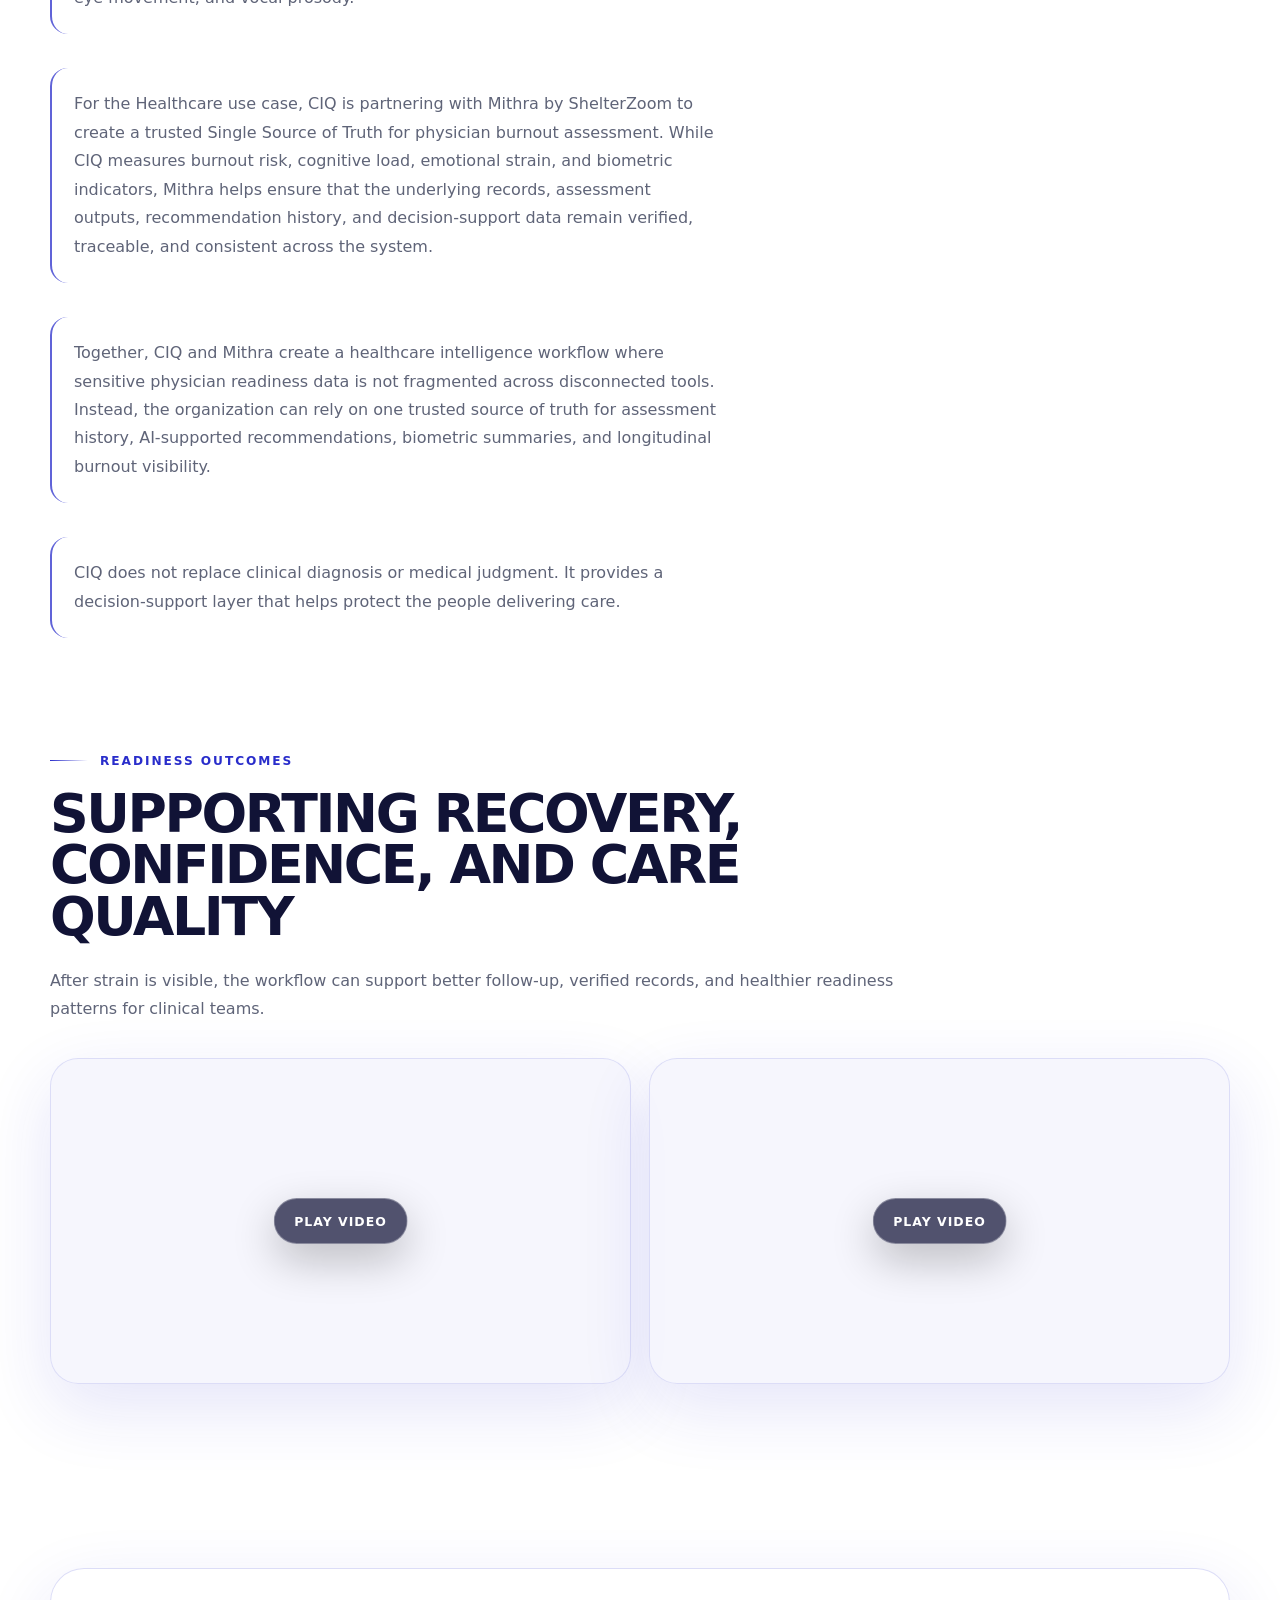
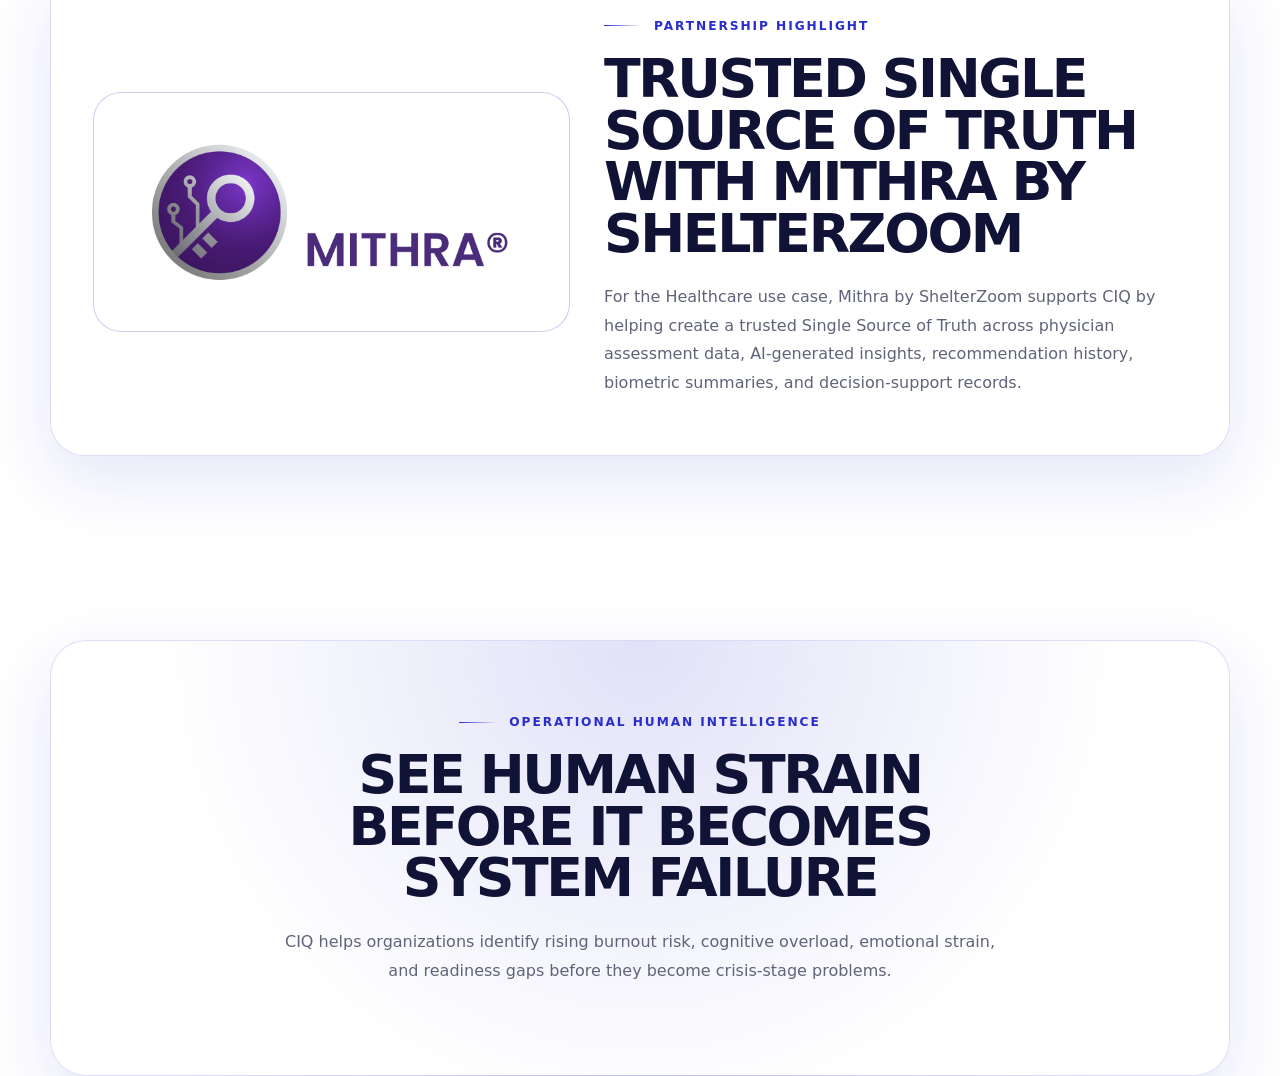
==== commit 85d13358: "Defer iframe media loading" ====
--- a/index.html
+++ b/index.html
@@ -112,7 +112,7 @@
 
       <section class="section video-section" aria-label="Healthcare burnout visibility video">
         <div class="video-frame">
-          <video class="lazy-video" autoplay muted loop playsinline preload="none">
+          <video class="lazy-video" data-auto-load-delay="2500" muted loop playsinline preload="none">
             <source data-src="VIDEOS/Ciq%20X%20Healthcare%20Low%20Res.mp4" type="video/mp4" />
             Your browser does not support the video tag.
           </video>
@@ -404,13 +404,13 @@
         </div>
         <div class="image-grid mood-grid sad-mood video-grid" aria-label="Physician strain video examples">
           <figure class="image-card video-card">
-            <video class="lazy-video" autoplay muted loop playsinline preload="none">
+            <video class="lazy-video" muted loop playsinline preload="none">
               <source data-src="VIDEOS/Troubled%20Doctors%20CIQ%20x%20Healthcare.mp4" type="video/mp4" />
               Your browser does not support the video tag.
             </video>
           </figure>
           <figure class="image-card video-card">
-            <video class="lazy-video" autoplay muted loop playsinline preload="none">
+            <video class="lazy-video" muted loop playsinline preload="none">
               <source data-src="VIDEOS/UI%20Before%20-%20CIQ%20x%20Healthcare%20.mp4" type="video/mp4" />
               Your browser does not support the video tag.
             </video>
@@ -495,13 +495,13 @@
         </div>
         <div class="image-grid mood-grid happy-mood video-grid" aria-label="Healthcare readiness video examples">
           <figure class="image-card video-card">
-            <video class="lazy-video" autoplay muted loop playsinline preload="none">
+            <video class="lazy-video" muted loop playsinline preload="none">
               <source data-src="VIDEOS/UI%20after.mp4" type="video/mp4" />
               Your browser does not support the video tag.
             </video>
           </figure>
           <figure class="image-card video-card">
-            <video class="lazy-video" autoplay muted loop playsinline preload="none">
+            <video class="lazy-video" muted loop playsinline preload="none">
               <source data-src="VIDEOS/CIQ%20x%20Healthcare%20Ui%20After.mp4" type="video/mp4" />
               Your browser does not support the video tag.
             </video>
--- a/css/use-cases.css
+++ b/css/use-cases.css
@@ -1,5 +1,3 @@
-@import url("https://fonts.googleapis.com/css2?family=Inter:wght@400;500;600;700;800;900&family=Mulish:wght@400;500;600;700;800;900&family=Poppins:wght@600&display=swap");
-
 :root {
   --ink: #111336;
   --charcoal: #1a1c4f;
@@ -13,9 +11,8 @@
   --brand-soft: rgba(41, 45, 203, 0.1);
   --brand-glow: rgba(41, 45, 203, 0.18);
   --shadow: 0 24px 70px rgba(41, 45, 203, 0.12);
-  --font-body: Mulish, Inter, ui-sans-serif, system-ui, -apple-system, BlinkMacSystemFont, "Segoe UI", sans-serif;
-  --font-heading: Poppins, Mulish, Inter, ui-sans-serif, system-ui, -apple-system, BlinkMacSystemFont, "Segoe UI",
-    sans-serif;
+  --font-body: Inter, ui-sans-serif, system-ui, -apple-system, BlinkMacSystemFont, "Segoe UI", sans-serif;
+  --font-heading: Inter, ui-sans-serif, system-ui, -apple-system, BlinkMacSystemFont, "Segoe UI", sans-serif;
 }
 
 * {
@@ -345,6 +342,7 @@
 }
 
 .video-frame {
+  position: relative;
   overflow: hidden;
   border: 1px solid var(--line);
   border-radius: 32px;
@@ -356,6 +354,47 @@
   display: block;
   width: 100%;
   height: auto;
+}
+
+.deferred-video {
+  position: relative;
+  min-height: 220px;
+  background:
+    radial-gradient(circle at 50% 34%, rgba(255, 255, 255, 0.18), transparent 15rem),
+    linear-gradient(135deg, #111336, #292dcb);
+}
+
+.deferred-video video {
+  opacity: 0;
+  transition: opacity 220ms ease;
+}
+
+.deferred-video.is-loaded video {
+  opacity: 1;
+}
+
+.video-load-button {
+  position: absolute;
+  inset: 50% auto auto 50%;
+  z-index: 3;
+  min-height: 46px;
+  padding: 0 20px;
+  border: 1px solid rgba(255, 255, 255, 0.32);
+  border-radius: 999px;
+  color: #ffffff;
+  font: inherit;
+  font-size: 0.78rem;
+  font-weight: 800;
+  letter-spacing: 0.08em;
+  text-transform: uppercase;
+  cursor: pointer;
+  background: rgba(17, 19, 54, 0.72);
+  box-shadow: 0 16px 44px rgba(0, 0, 0, 0.24);
+  transform: translate(-50%, -50%);
+}
+
+.deferred-video.is-loaded .video-load-button {
+  display: none;
 }
 
 .press-section {
@@ -499,6 +538,7 @@
 }
 
 .press-media {
+  position: relative;
   overflow: hidden;
   border-radius: 18px;
   background: rgba(10, 6, 20, 0.58);
@@ -691,6 +731,7 @@
 }
 
 .video-card {
+  position: relative;
   min-height: 0;
   aspect-ratio: 16 / 9;
 }
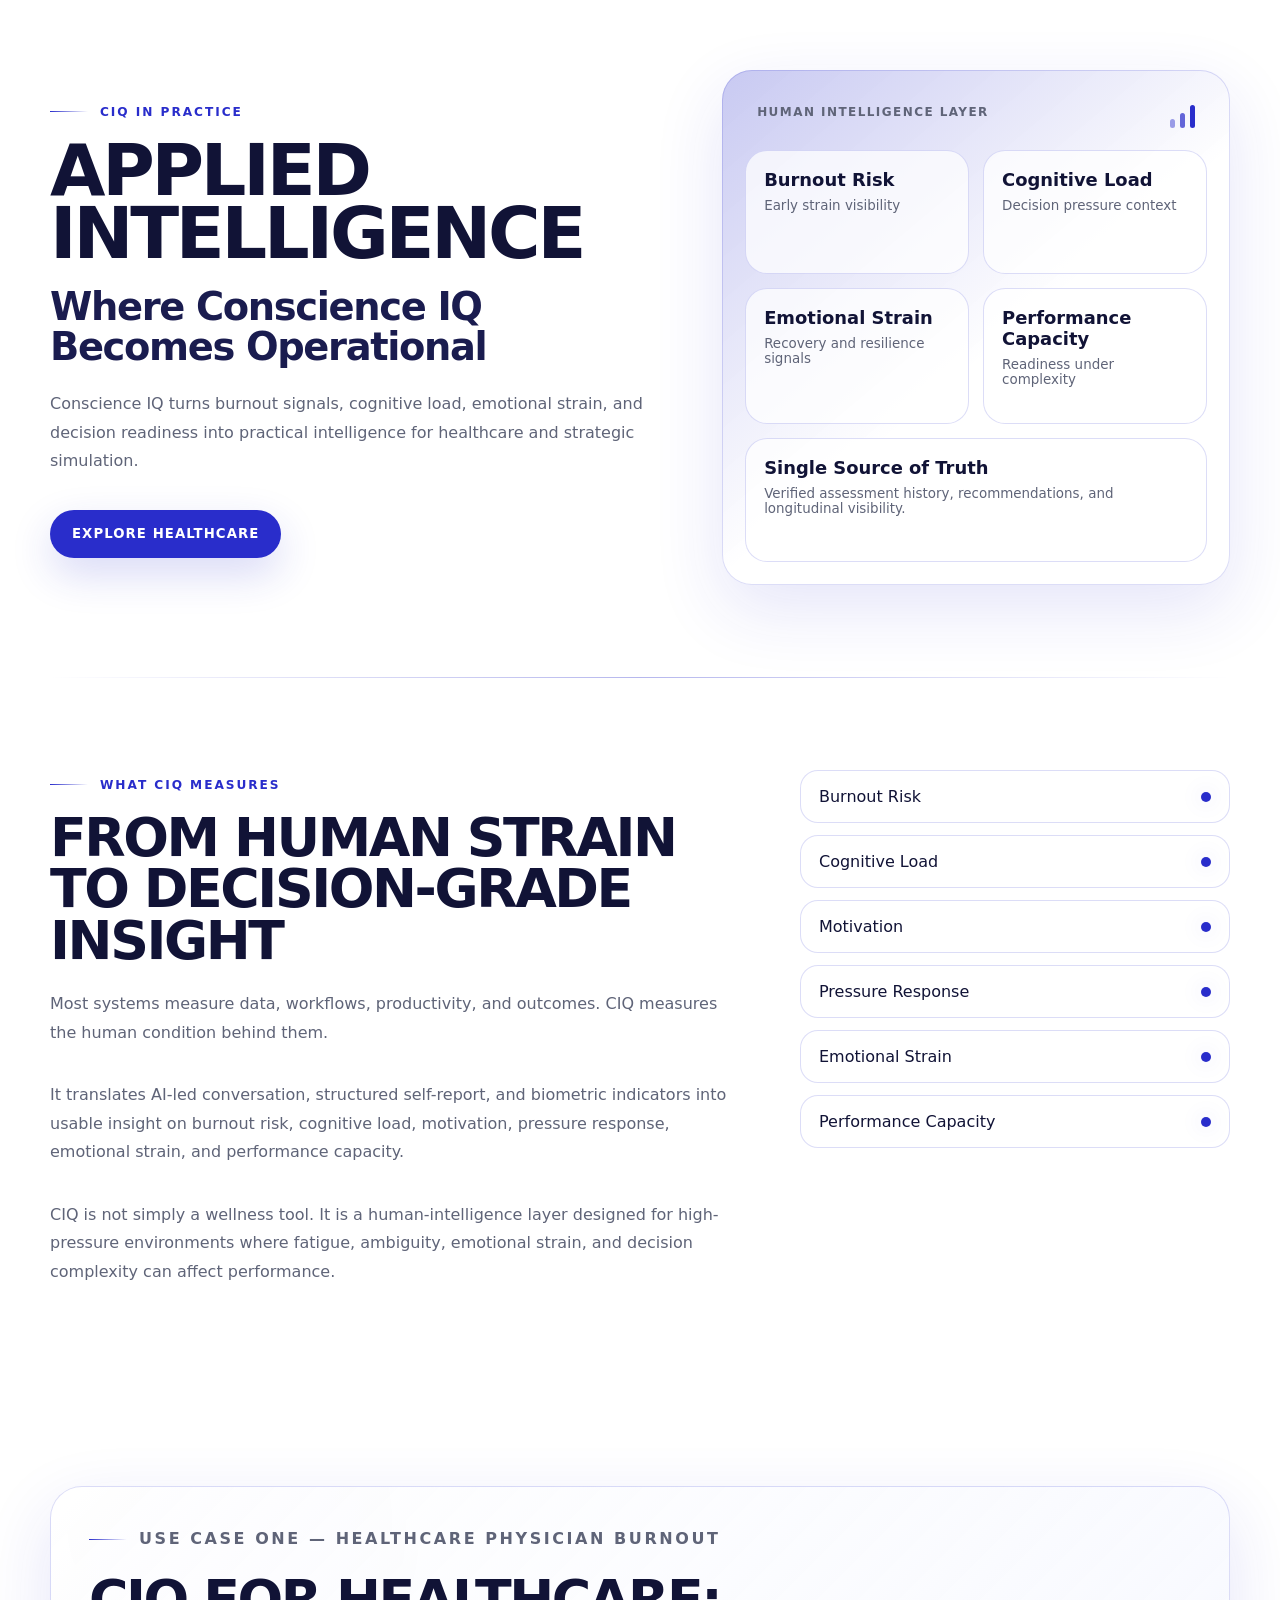
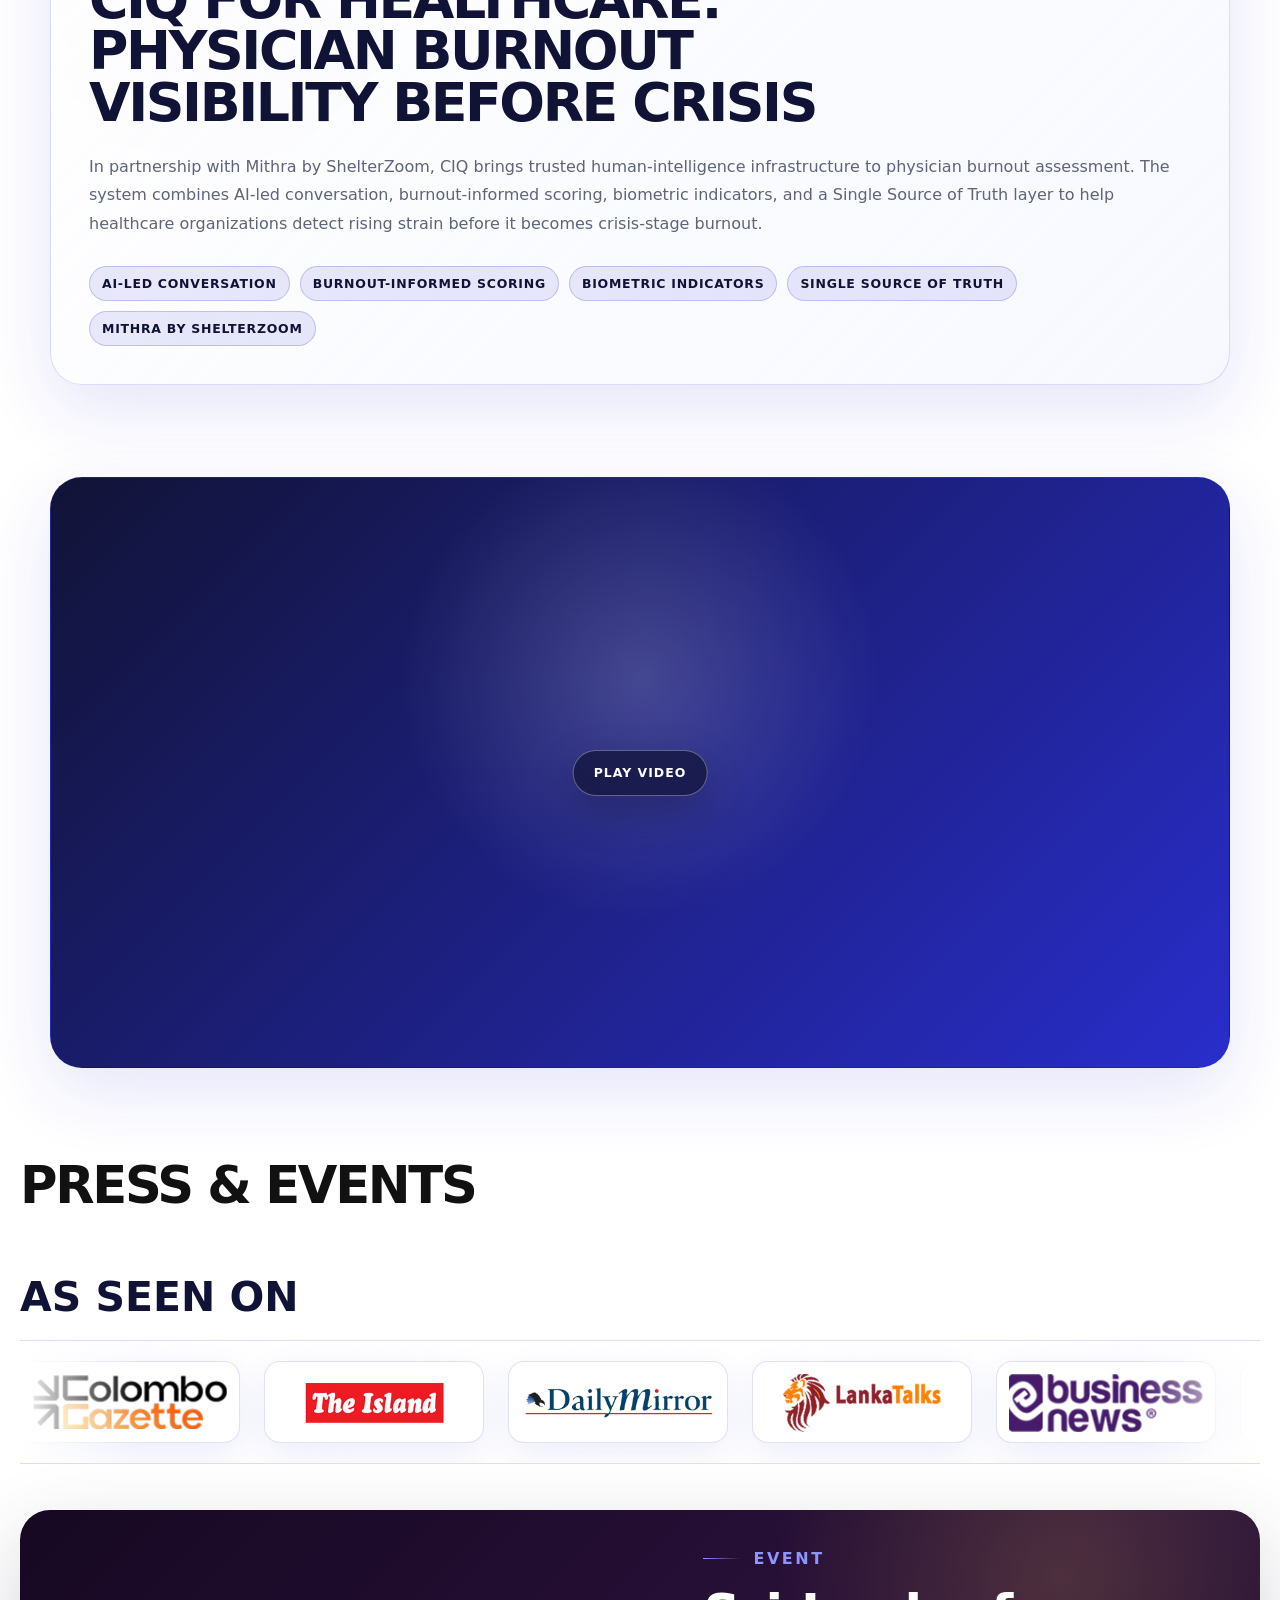
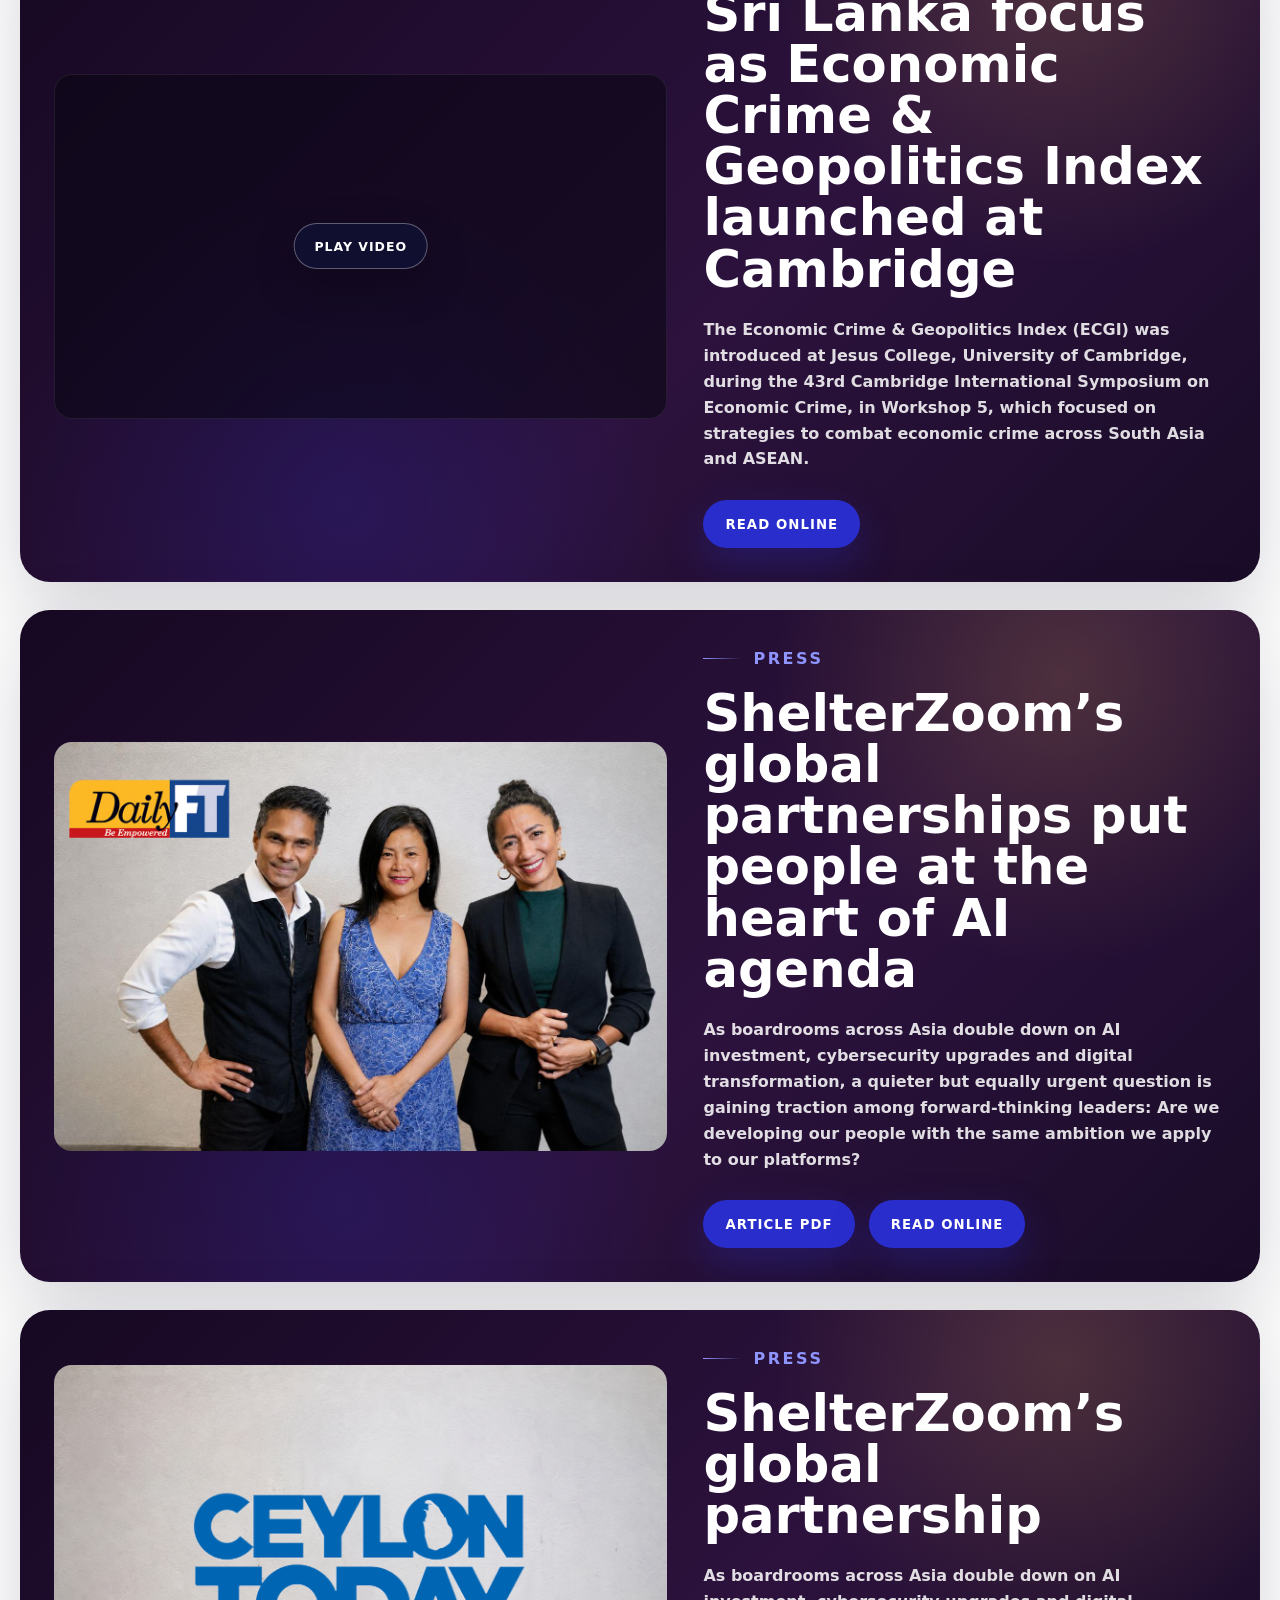
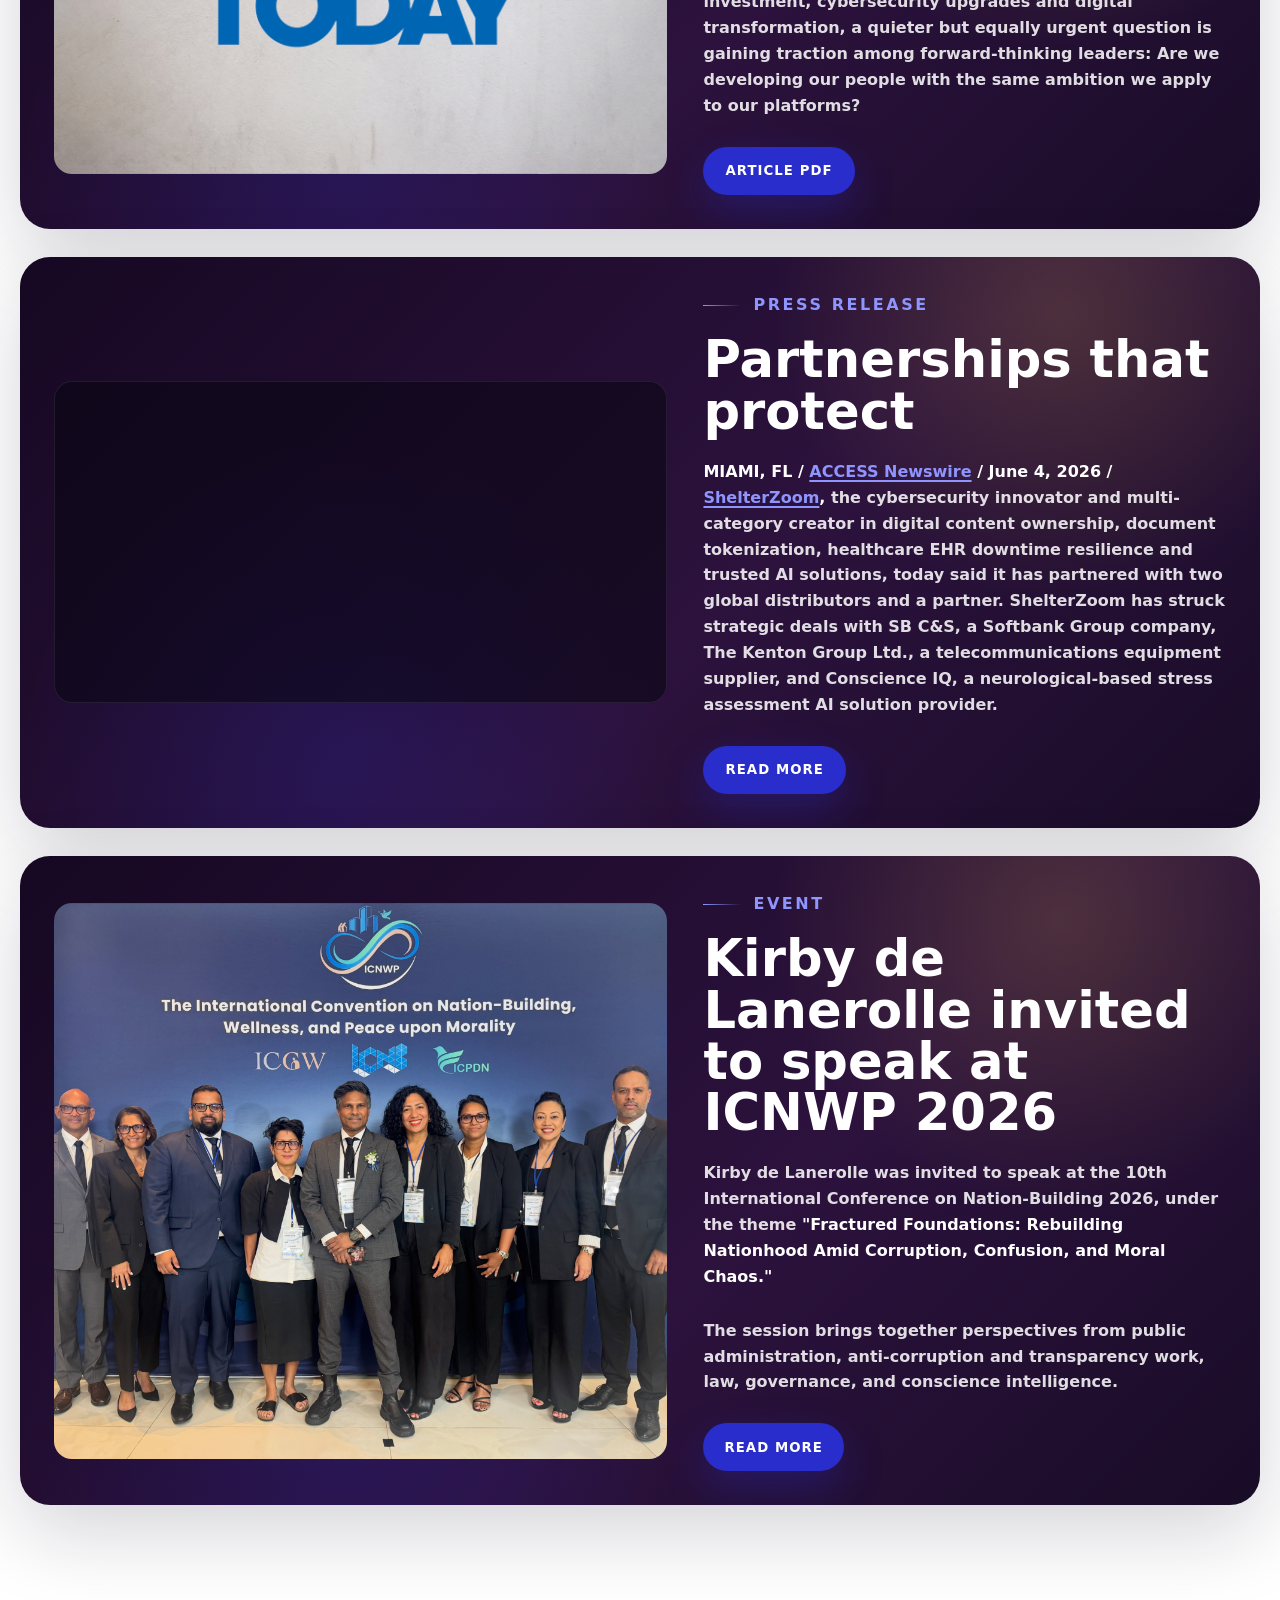
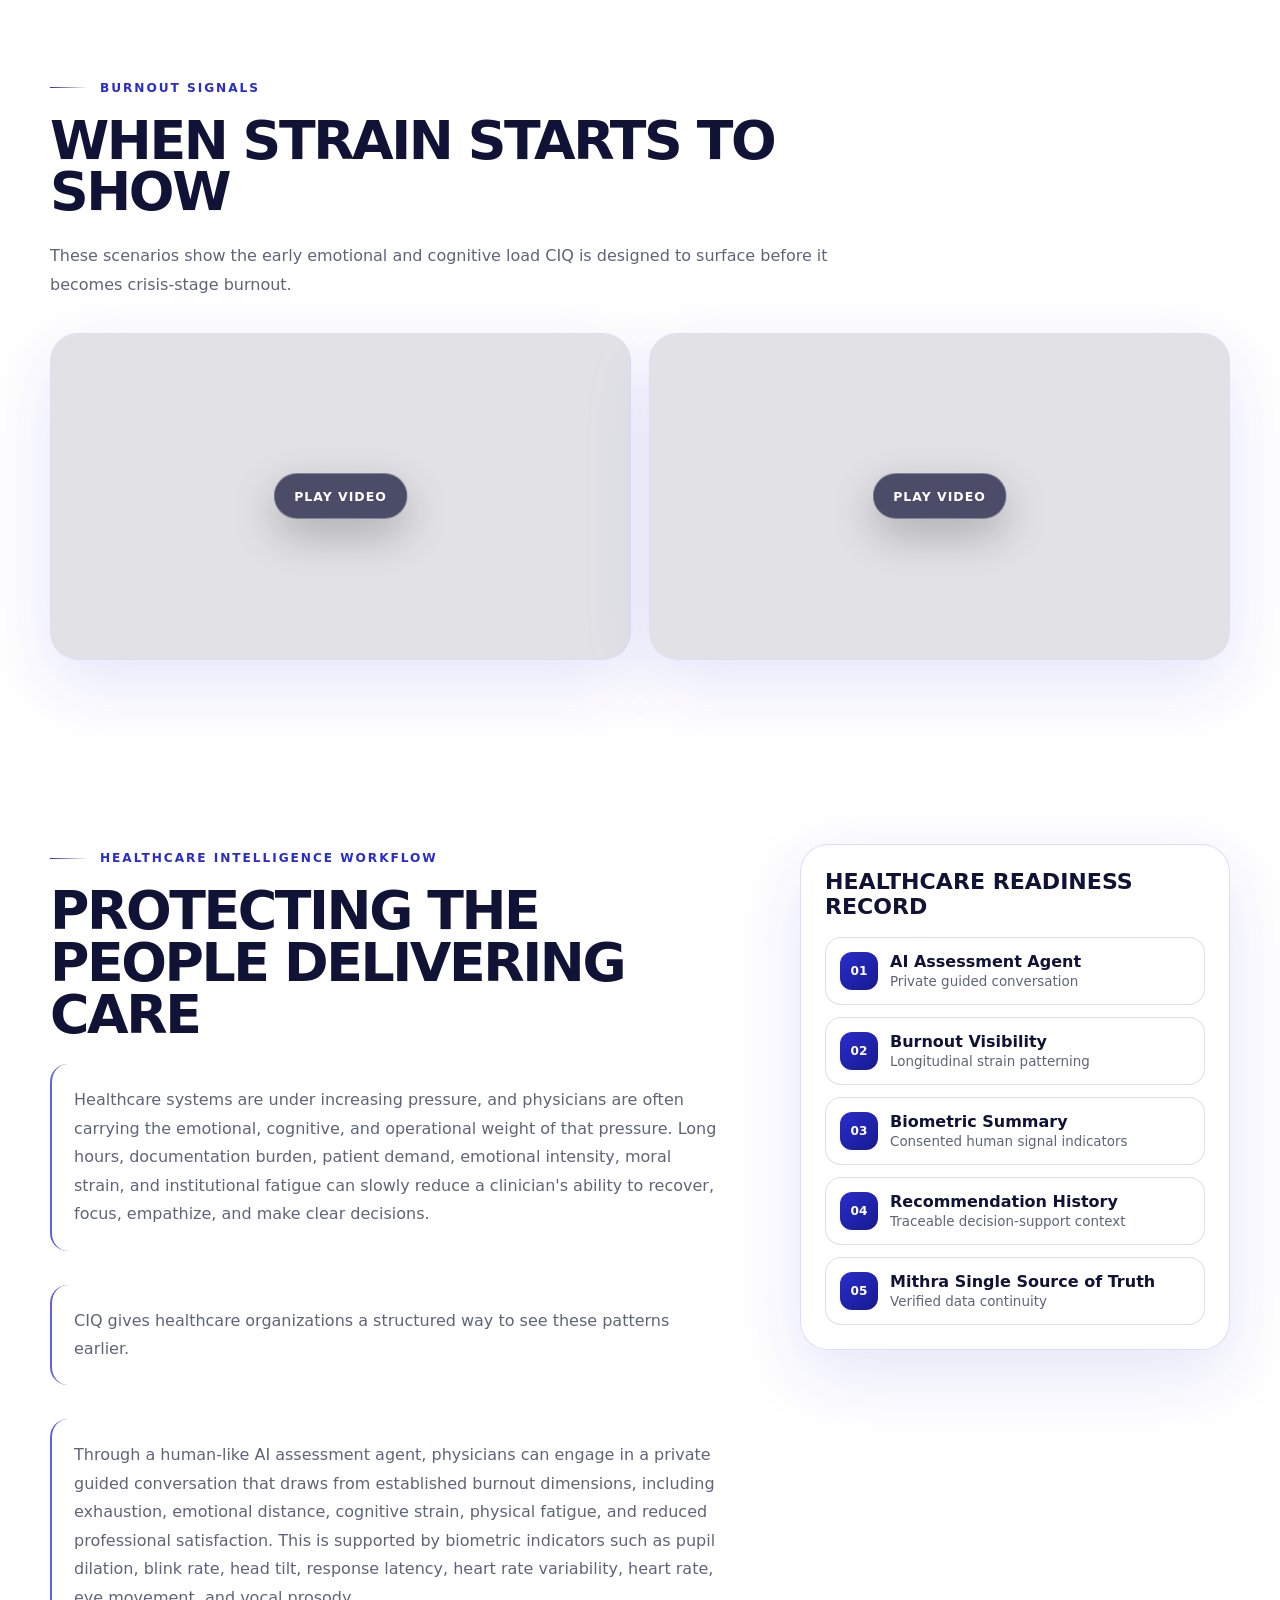
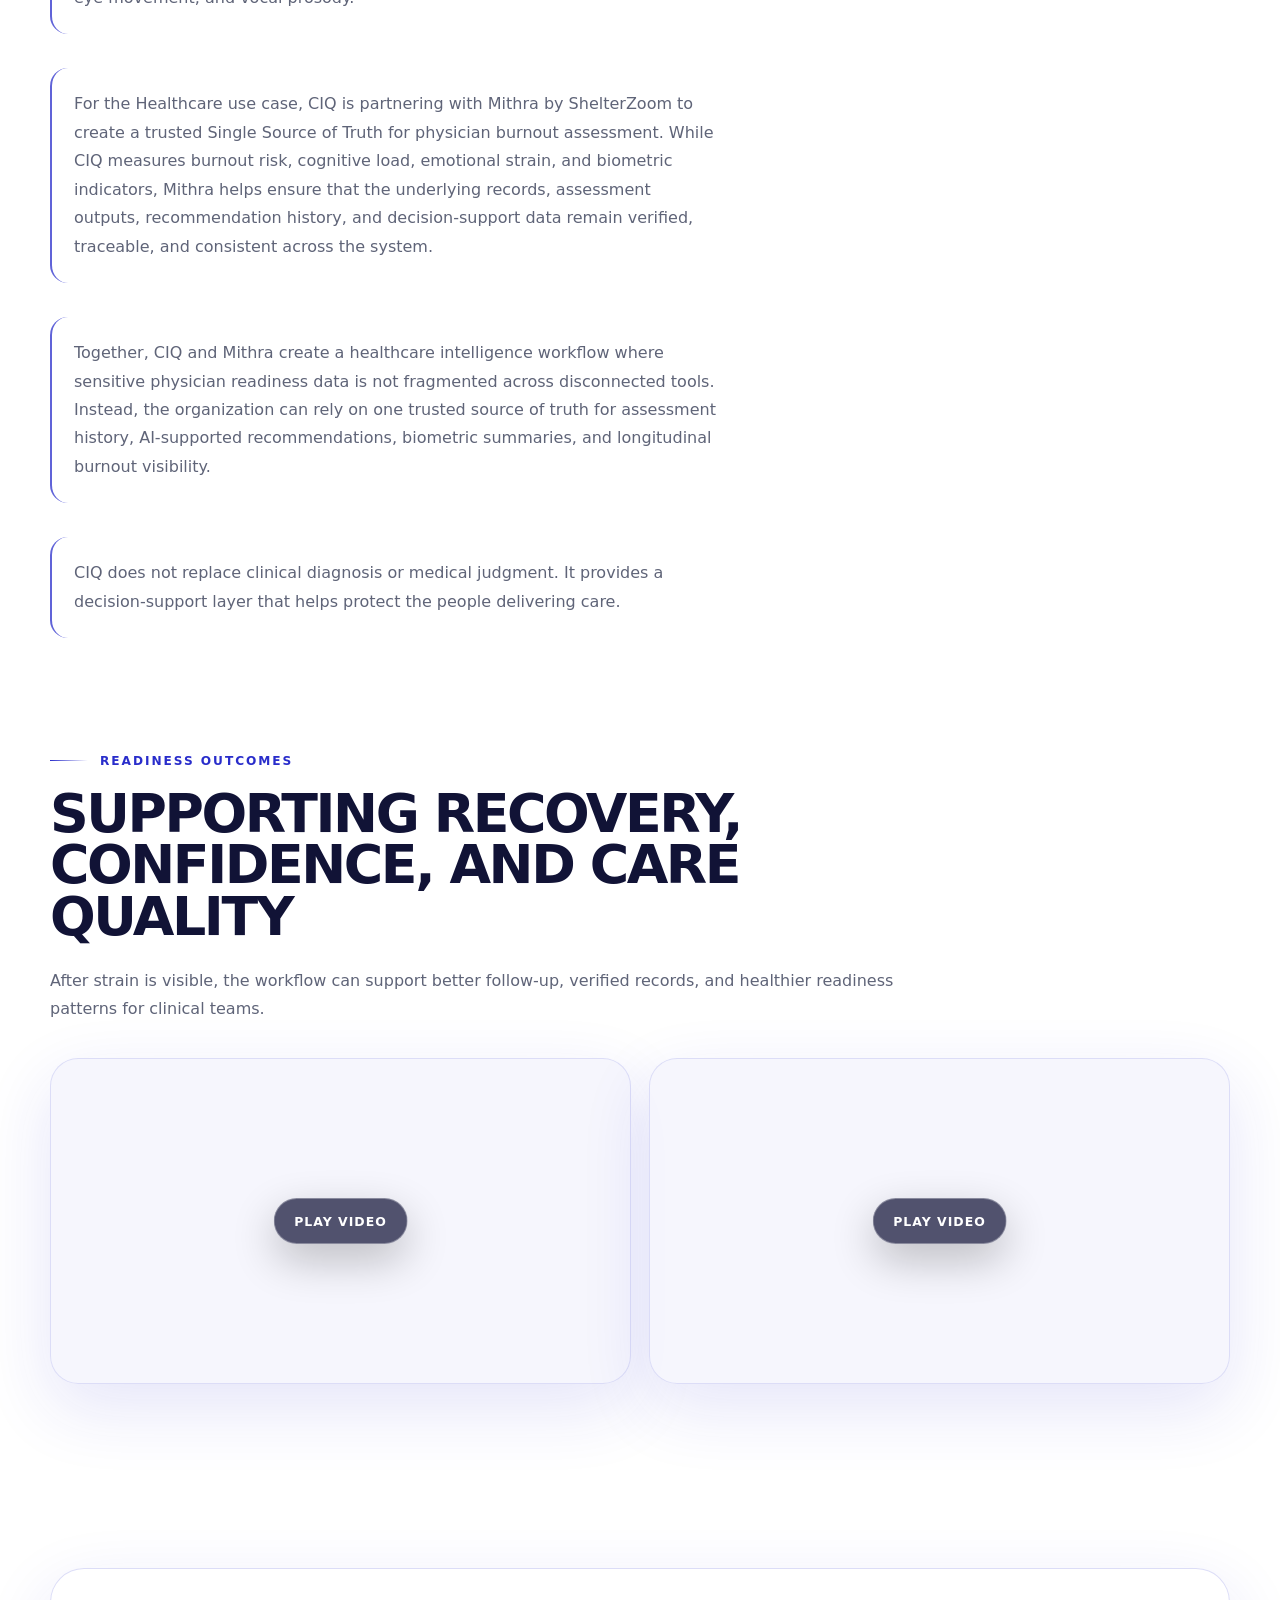
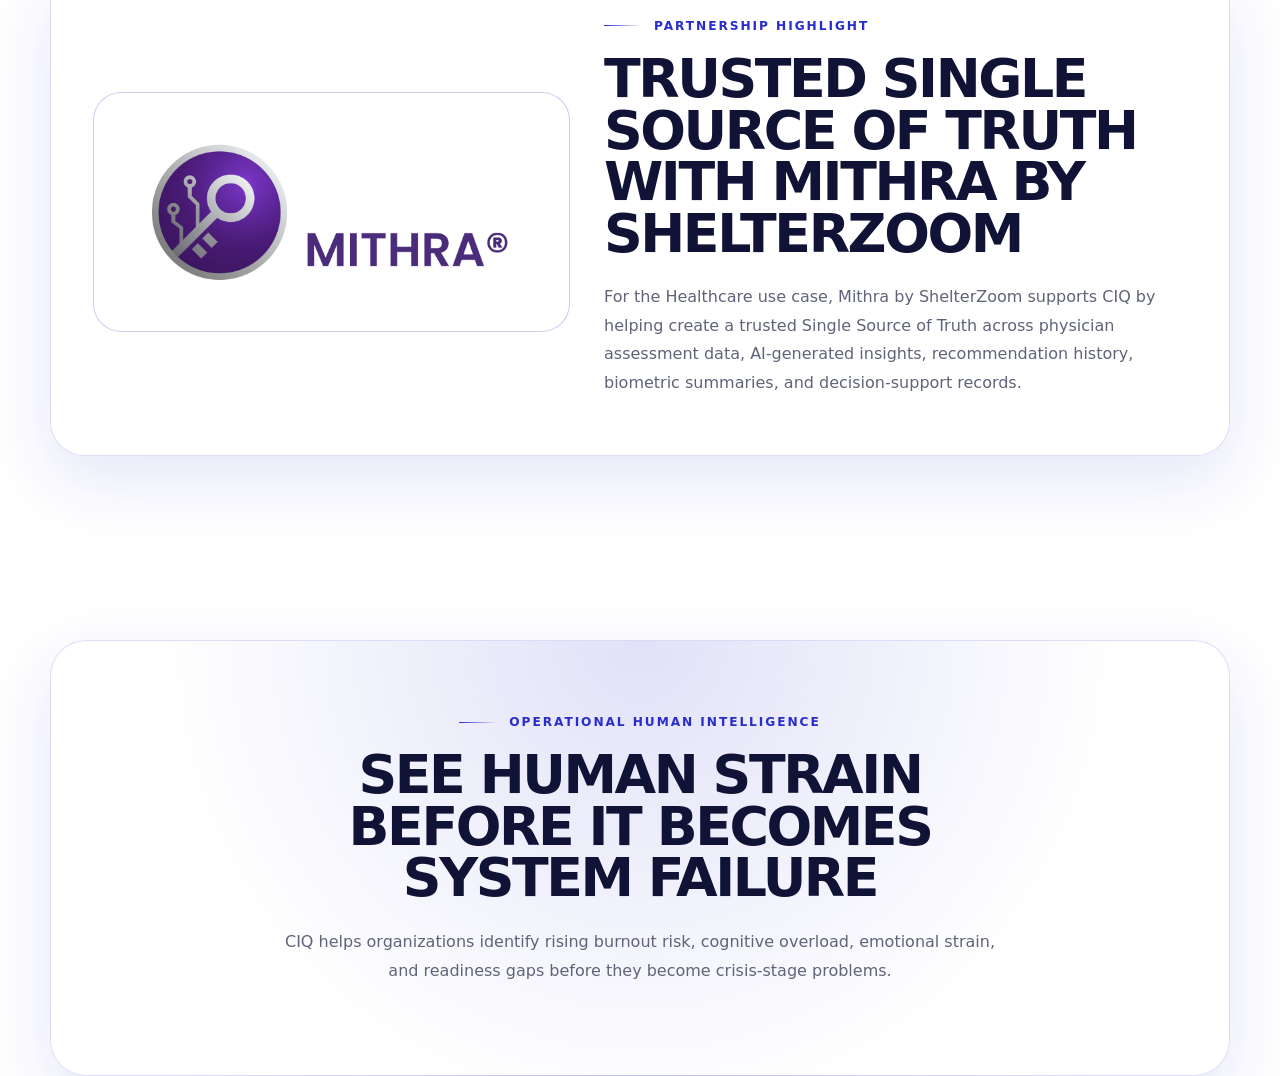
==== commit 09a255b7: "Stop automatic video loading in iframe" ====
--- a/index.html
+++ b/index.html
@@ -112,7 +112,7 @@
 
       <section class="section video-section" aria-label="Healthcare burnout visibility video">
         <div class="video-frame">
-          <video class="lazy-video" data-auto-load-delay="2500" muted loop playsinline preload="none">
+          <video class="lazy-video" muted loop playsinline preload="none">
             <source data-src="VIDEOS/Ciq%20X%20Healthcare%20Low%20Res.mp4" type="video/mp4" />
             Your browser does not support the video tag.
           </video>
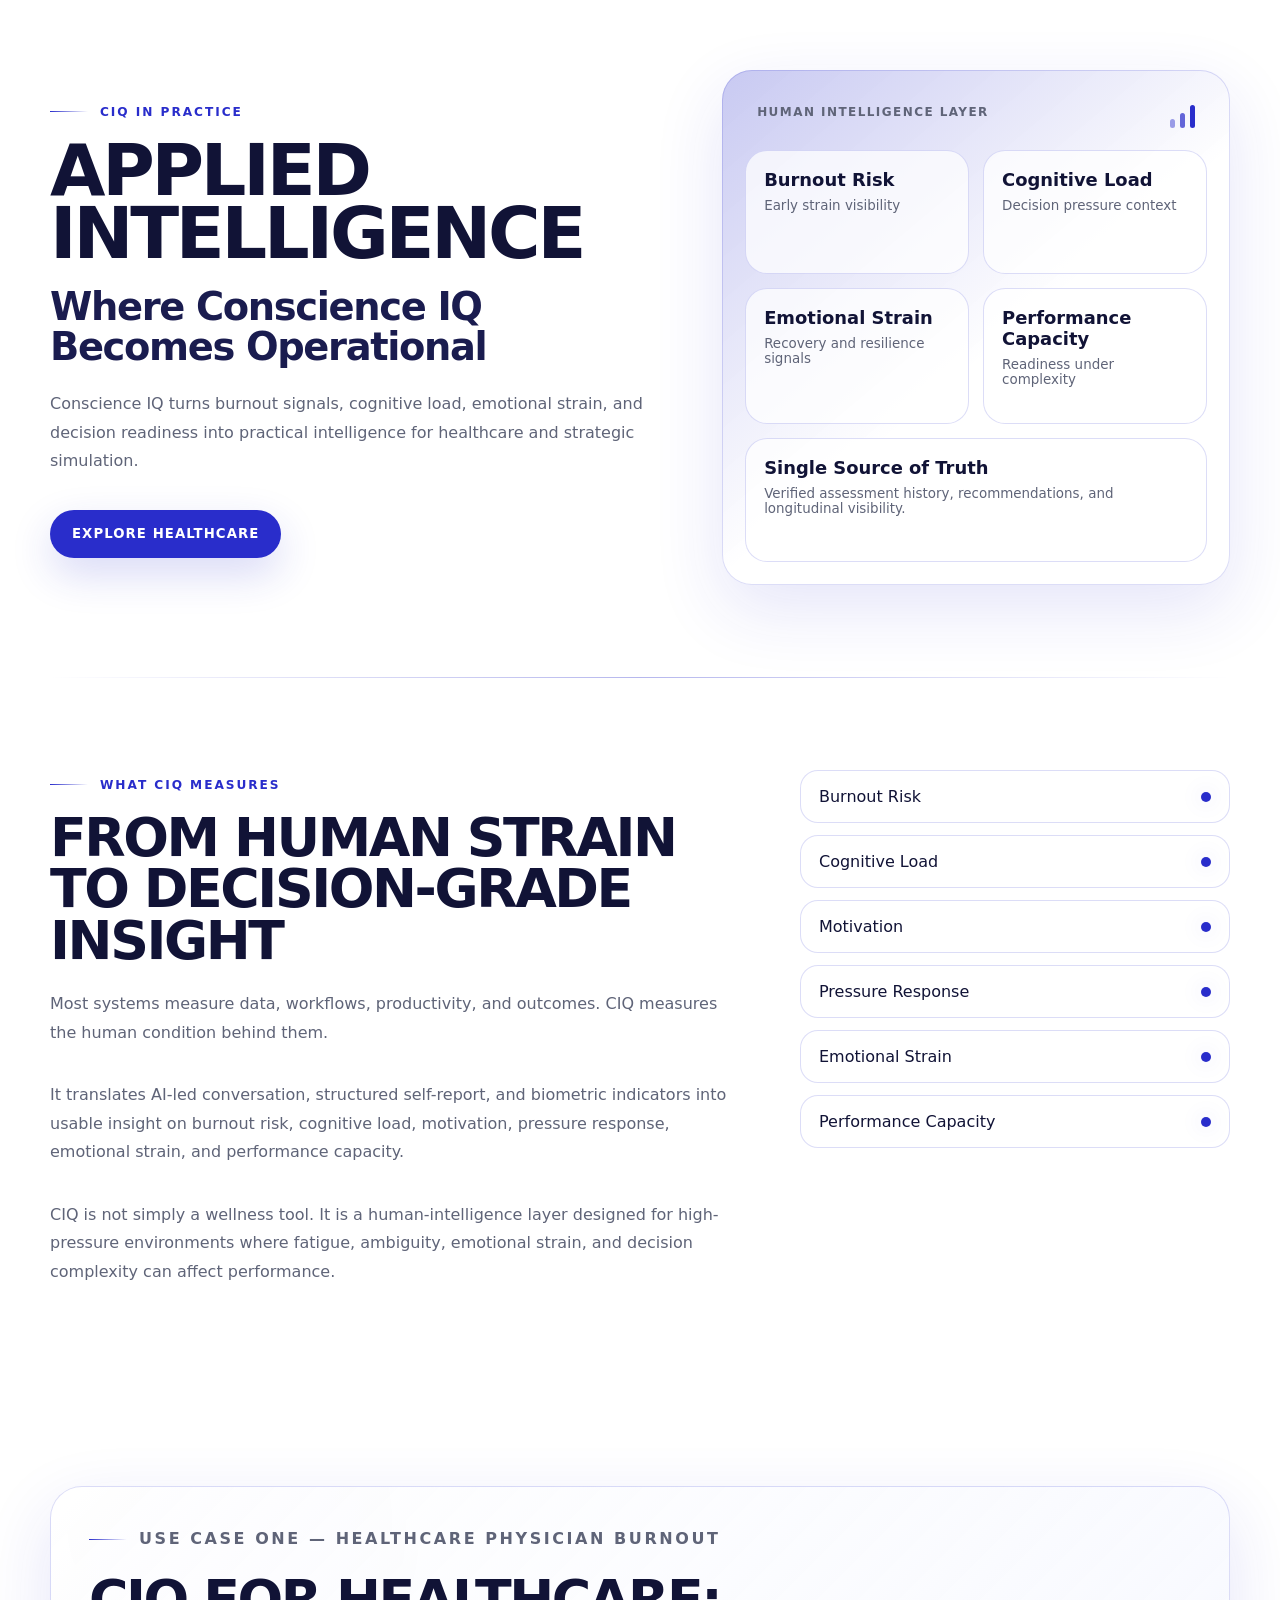
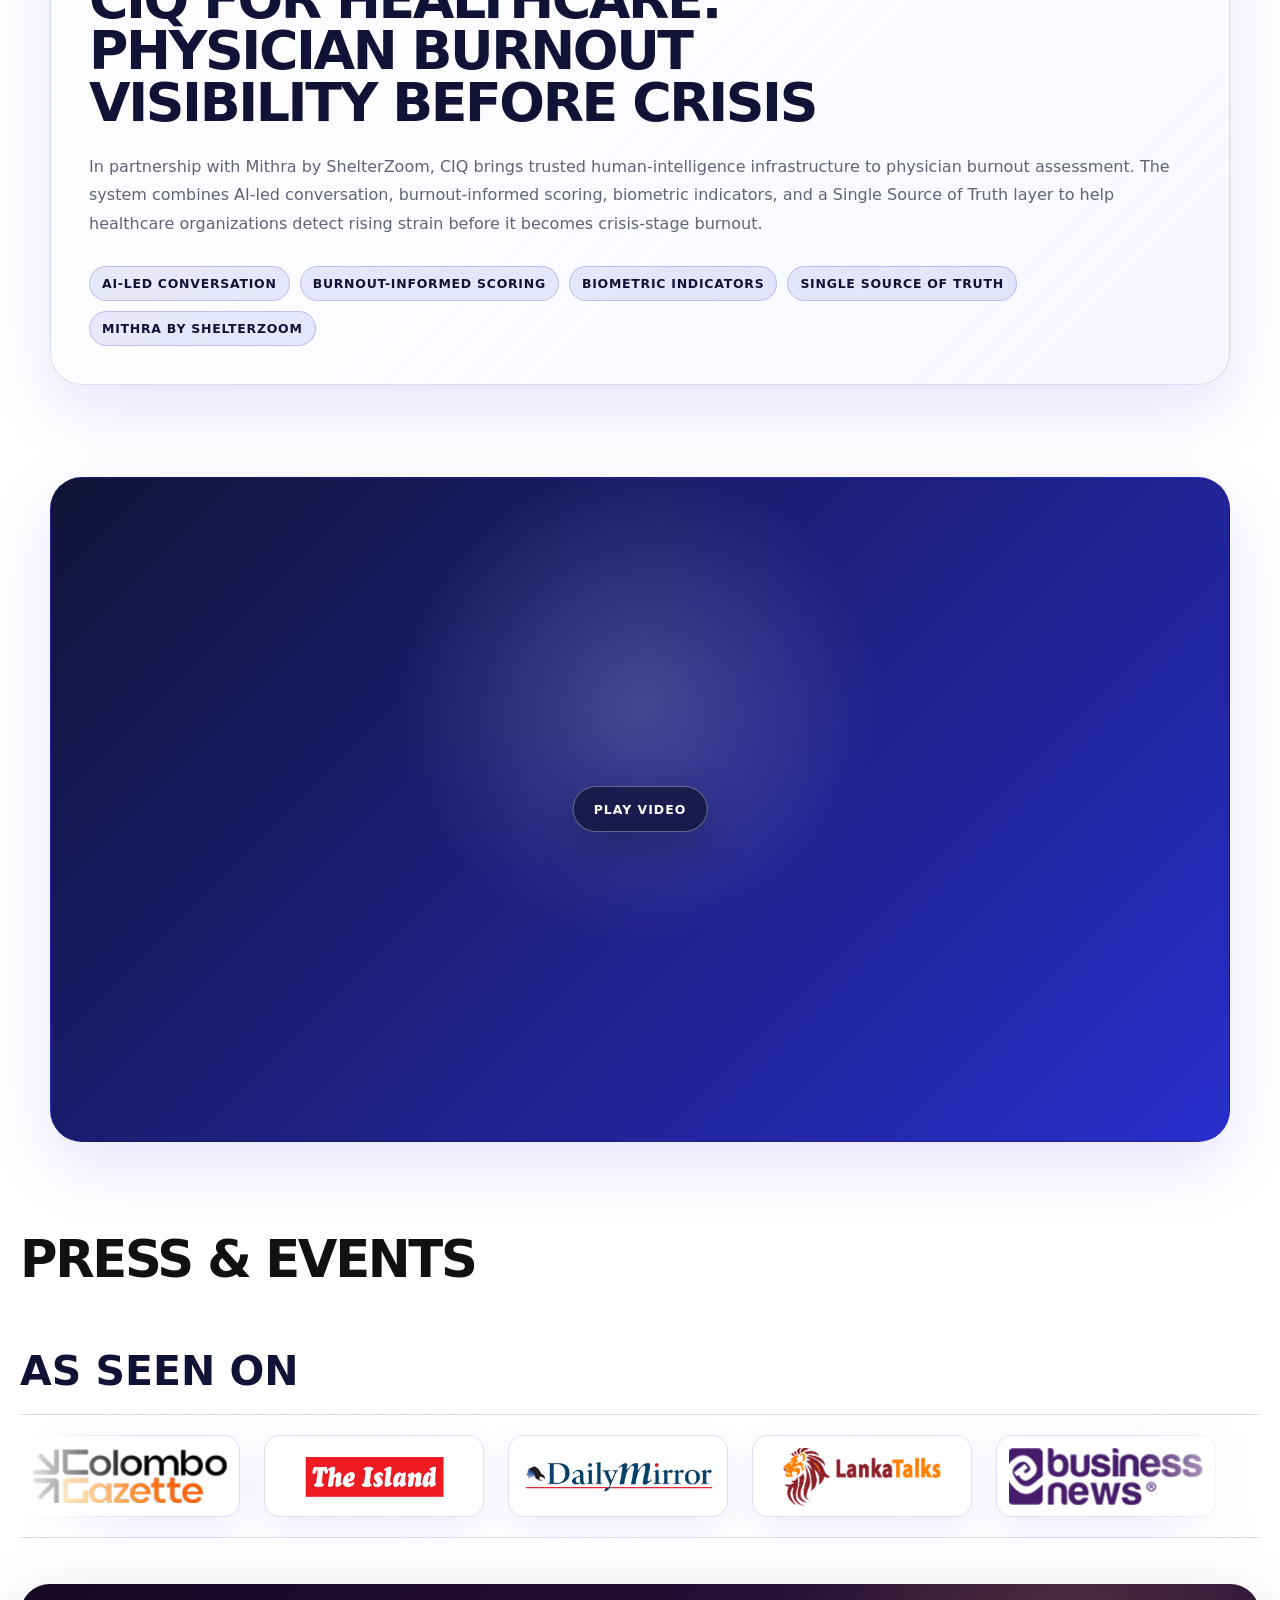
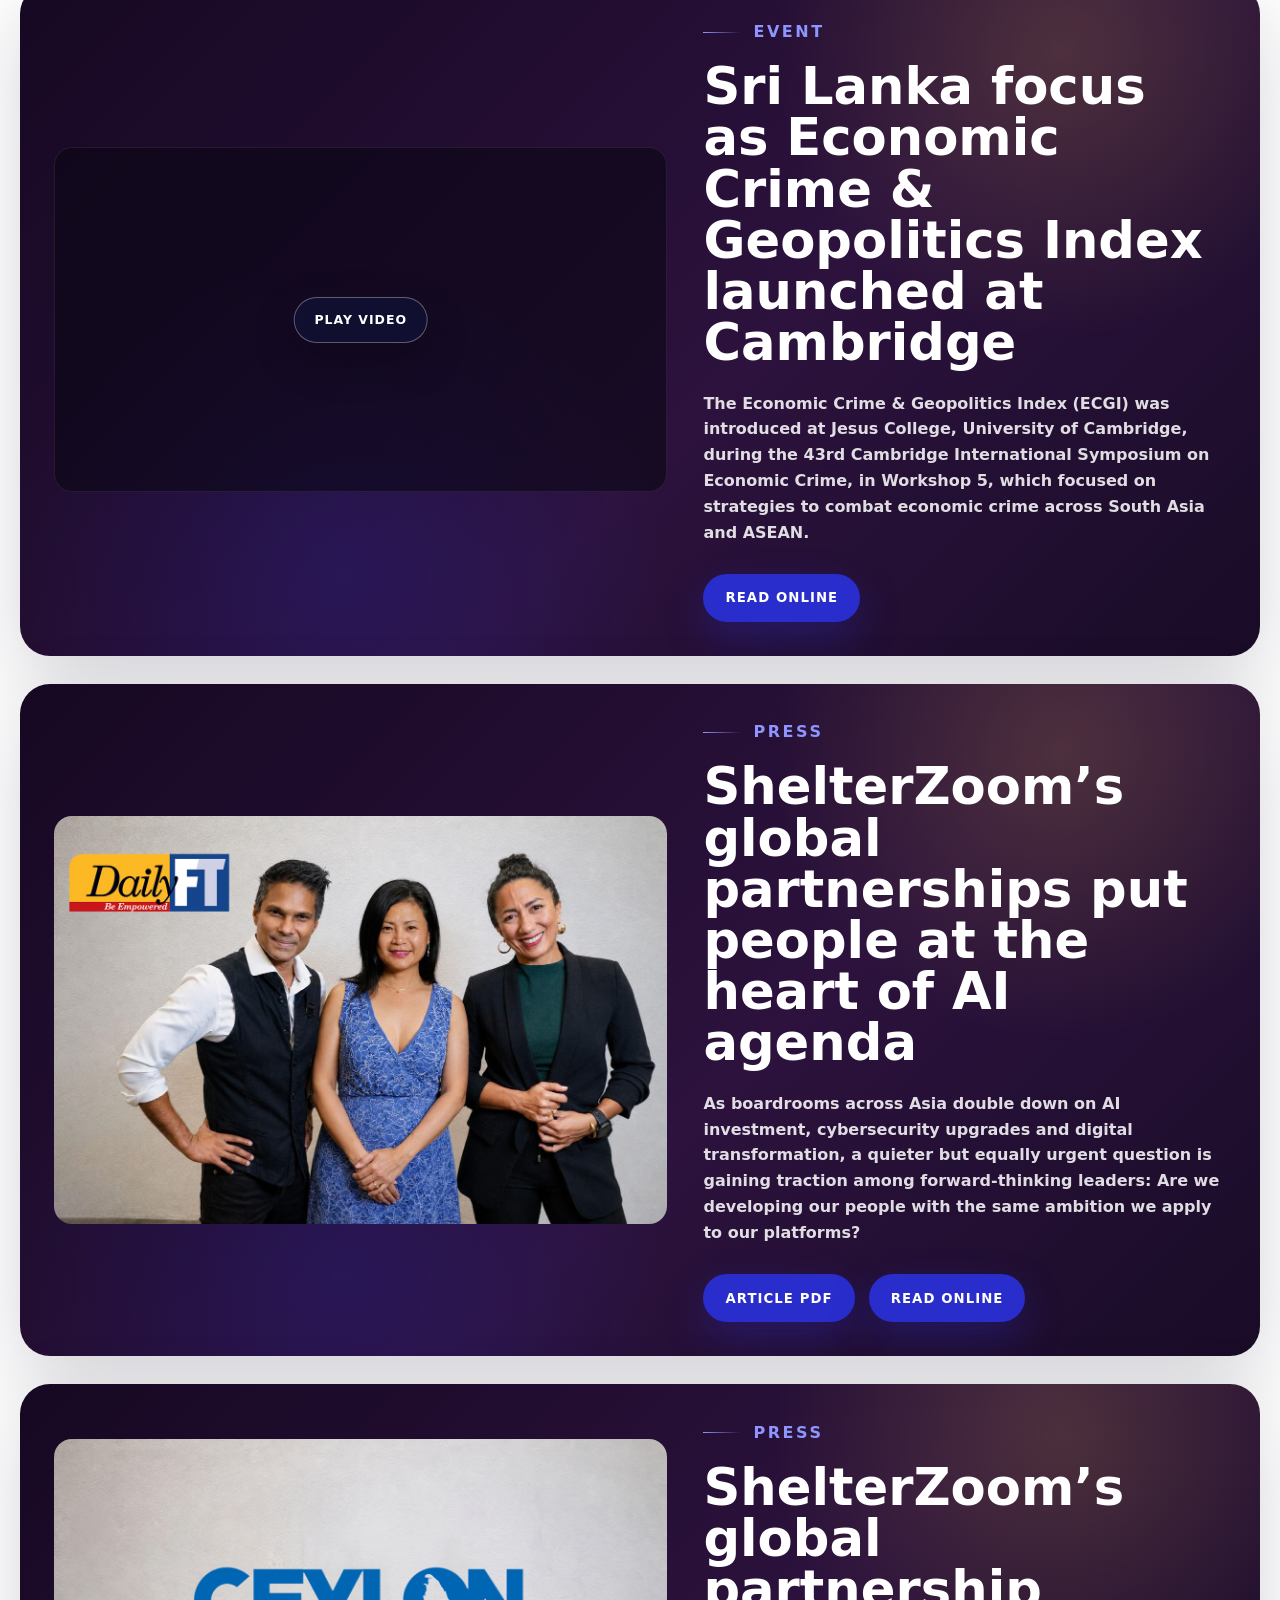
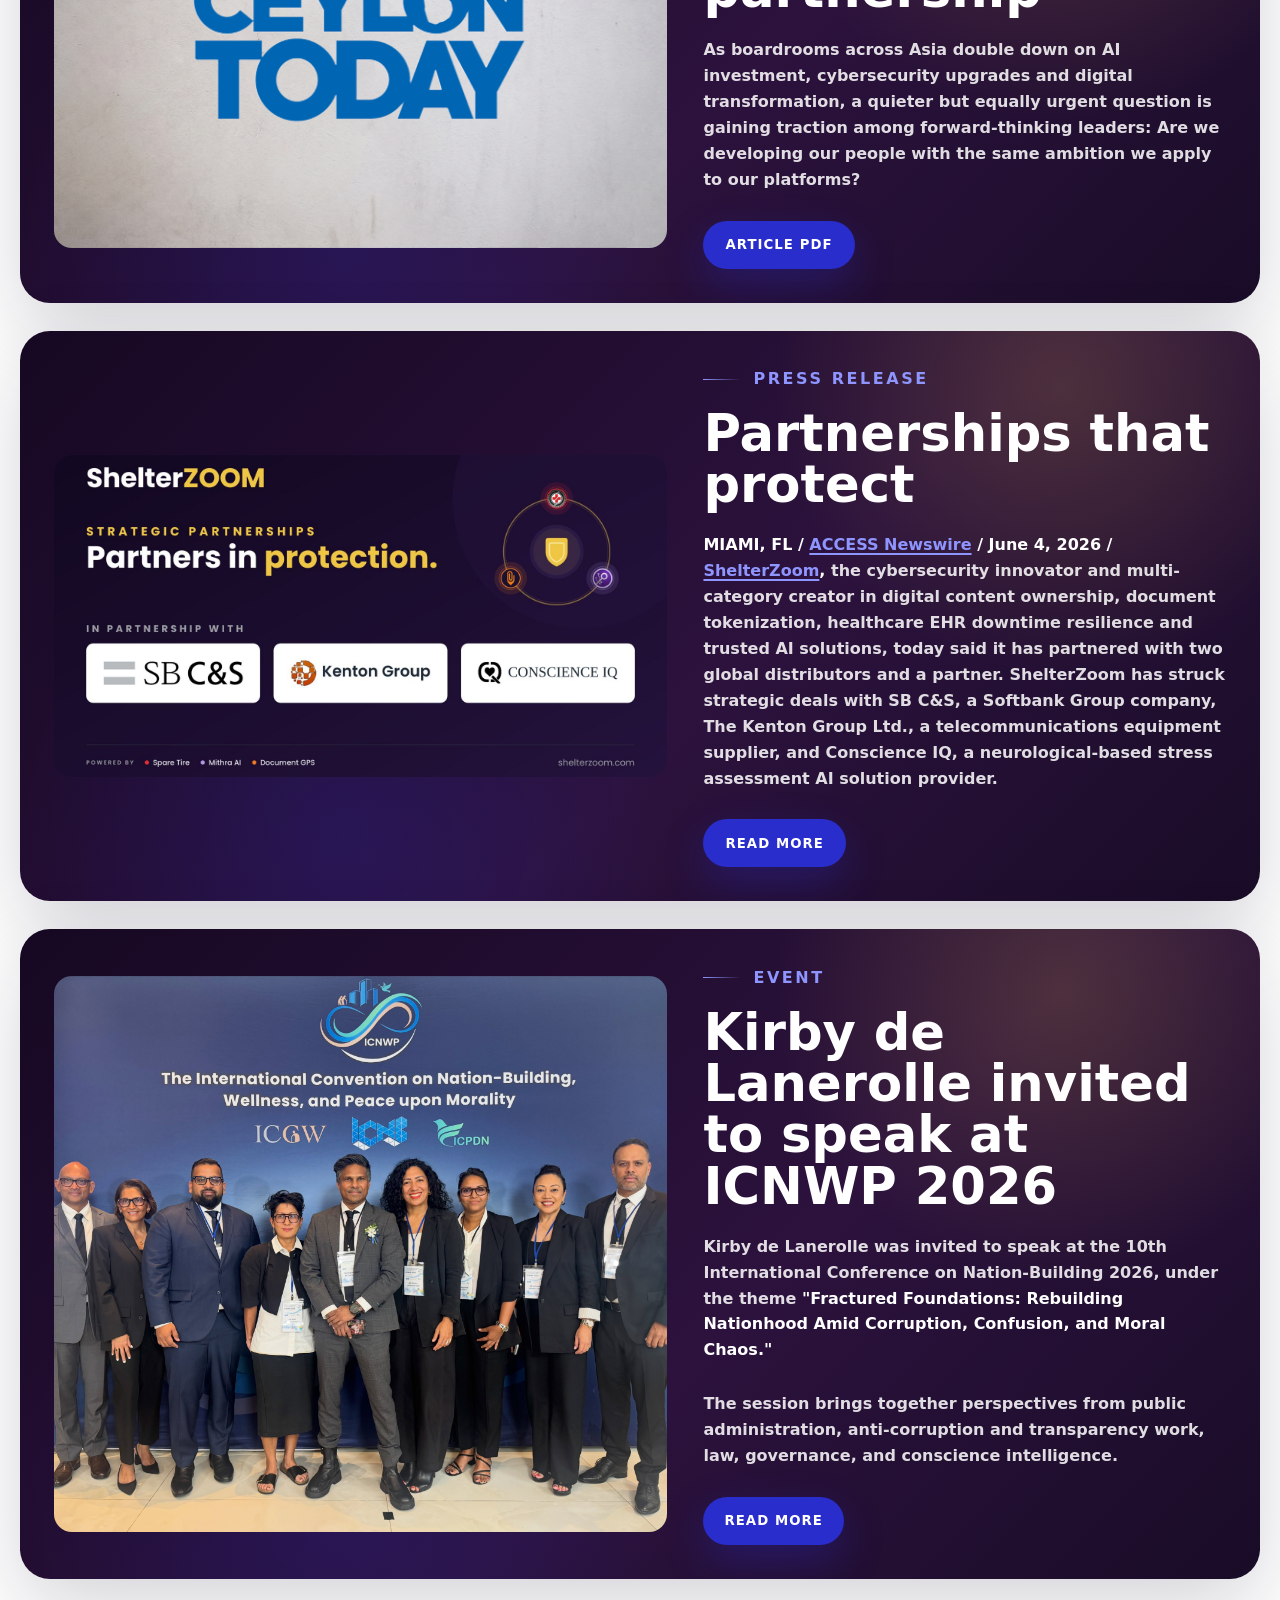
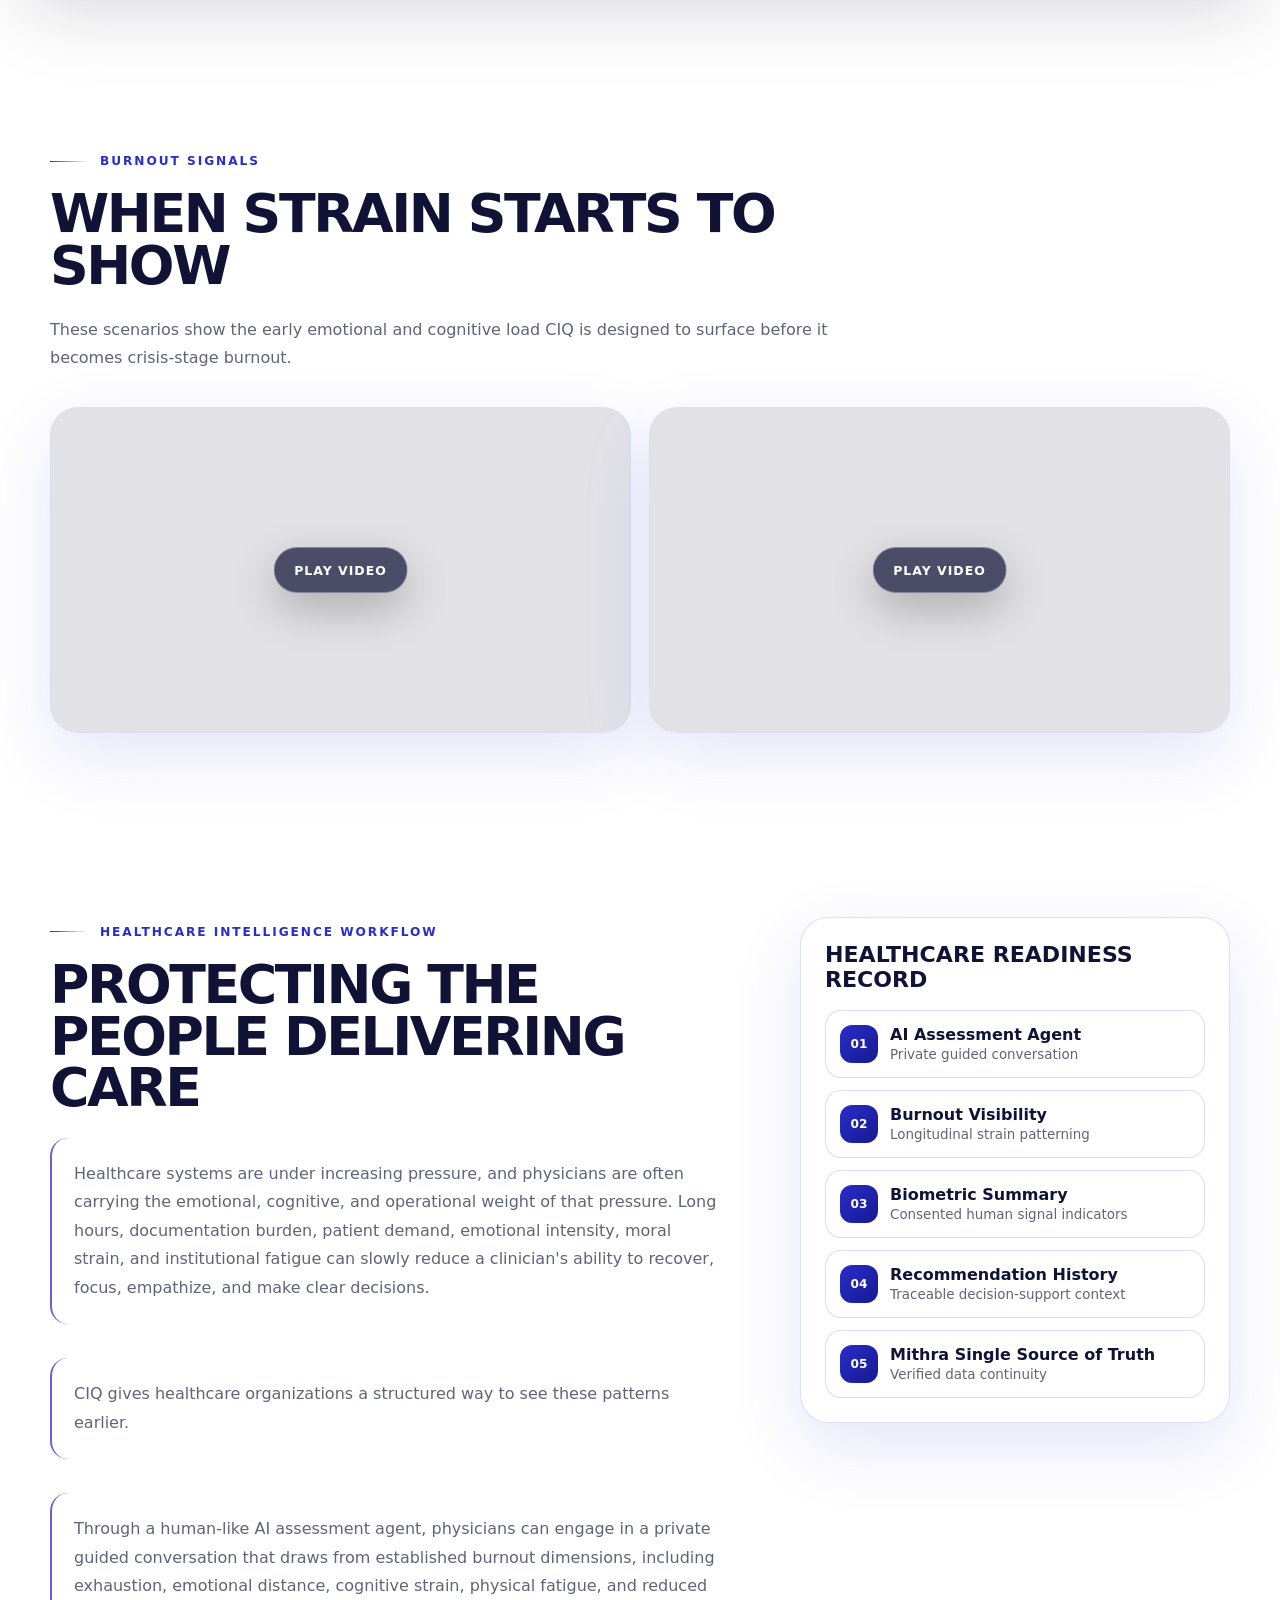
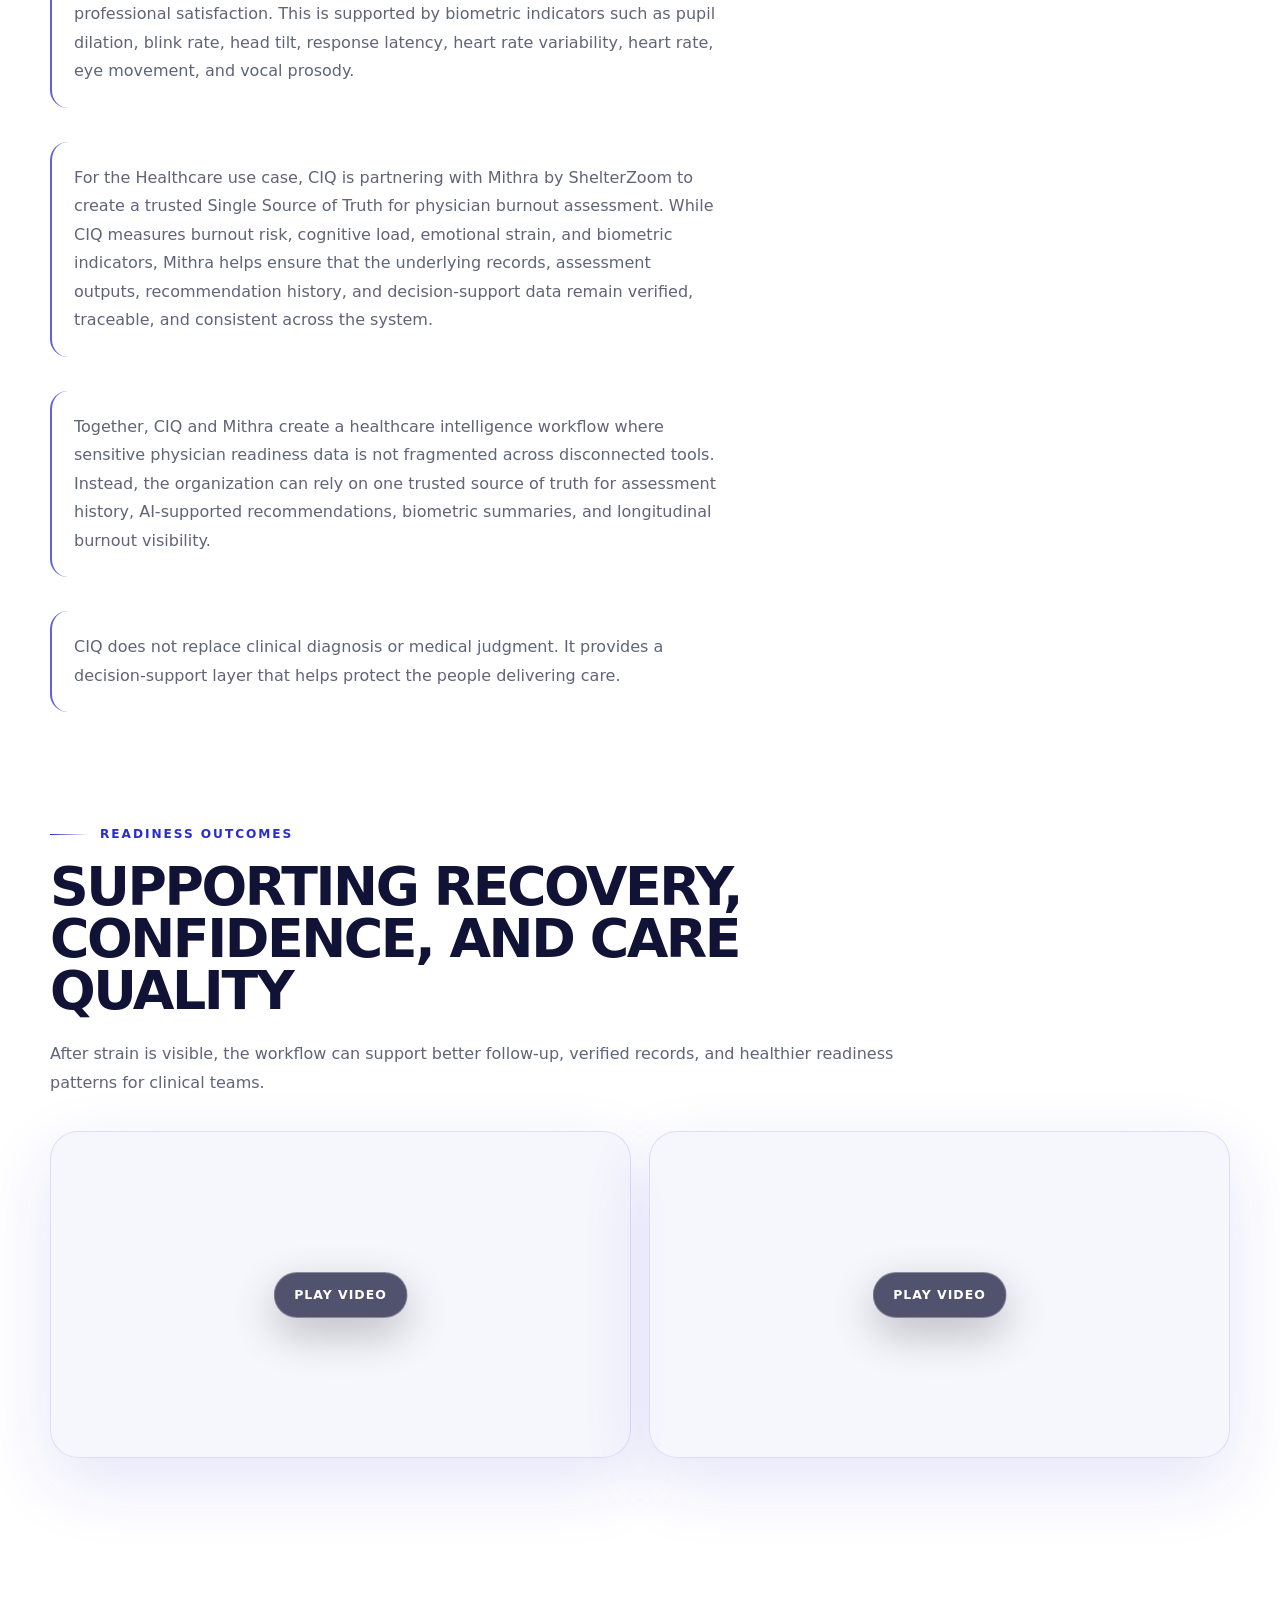
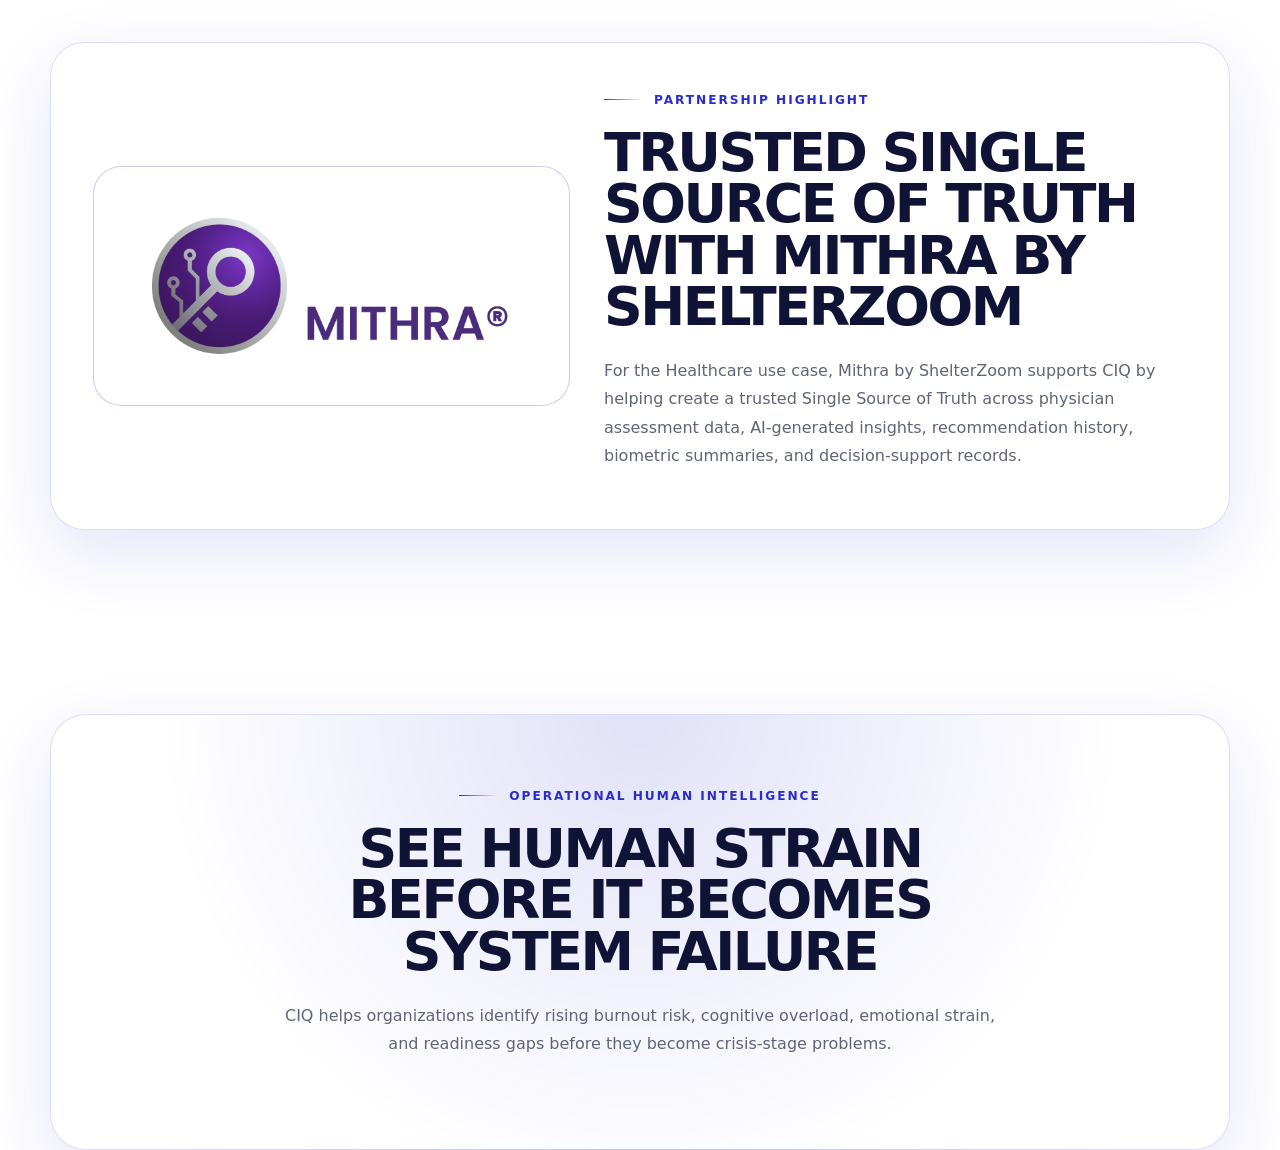
==== commit 2098f952: "Show video posters before playback" ====
--- a/index.html
+++ b/index.html
@@ -112,7 +112,7 @@
 
       <section class="section video-section" aria-label="Healthcare burnout visibility video">
         <div class="video-frame">
-          <video class="lazy-video" muted loop playsinline preload="none">
+          <video class="lazy-video" muted loop playsinline preload="none" poster="IMAGES/poster-healthcare.webp">
             <source data-src="VIDEOS/Ciq%20X%20Healthcare%20Low%20Res.mp4" type="video/mp4" />
             Your browser does not support the video tag.
           </video>
@@ -198,7 +198,7 @@
               controls
               playsinline
               preload="none"
-              poster="IMAGES/Thumb%20CIQ%20Cambridge%203.jpg.jpeg"
+              poster="IMAGES/poster-cambridge.webp"
             >
               <source data-src="VIDEOS/Cambridge%20Highlights%20High%20Res.mp4" type="video/mp4" />
               Your browser does not support the video tag.
@@ -404,13 +404,13 @@
         </div>
         <div class="image-grid mood-grid sad-mood video-grid" aria-label="Physician strain video examples">
           <figure class="image-card video-card">
-            <video class="lazy-video" muted loop playsinline preload="none">
+            <video class="lazy-video" muted loop playsinline preload="none" poster="IMAGES/poster-troubled-doctors.webp">
               <source data-src="VIDEOS/Troubled%20Doctors%20CIQ%20x%20Healthcare.mp4" type="video/mp4" />
               Your browser does not support the video tag.
             </video>
           </figure>
           <figure class="image-card video-card">
-            <video class="lazy-video" muted loop playsinline preload="none">
+            <video class="lazy-video" muted loop playsinline preload="none" poster="IMAGES/poster-ui-before.webp">
               <source data-src="VIDEOS/UI%20Before%20-%20CIQ%20x%20Healthcare%20.mp4" type="video/mp4" />
               Your browser does not support the video tag.
             </video>
@@ -495,13 +495,13 @@
         </div>
         <div class="image-grid mood-grid happy-mood video-grid" aria-label="Healthcare readiness video examples">
           <figure class="image-card video-card">
-            <video class="lazy-video" muted loop playsinline preload="none">
+            <video class="lazy-video" muted loop playsinline preload="none" poster="IMAGES/poster-ui-after.webp">
               <source data-src="VIDEOS/UI%20after.mp4" type="video/mp4" />
               Your browser does not support the video tag.
             </video>
           </figure>
           <figure class="image-card video-card">
-            <video class="lazy-video" muted loop playsinline preload="none">
+            <video class="lazy-video" muted loop playsinline preload="none" poster="IMAGES/poster-healthcare-ui-after.webp">
               <source data-src="VIDEOS/CIQ%20x%20Healthcare%20Ui%20After.mp4" type="video/mp4" />
               Your browser does not support the video tag.
             </video>
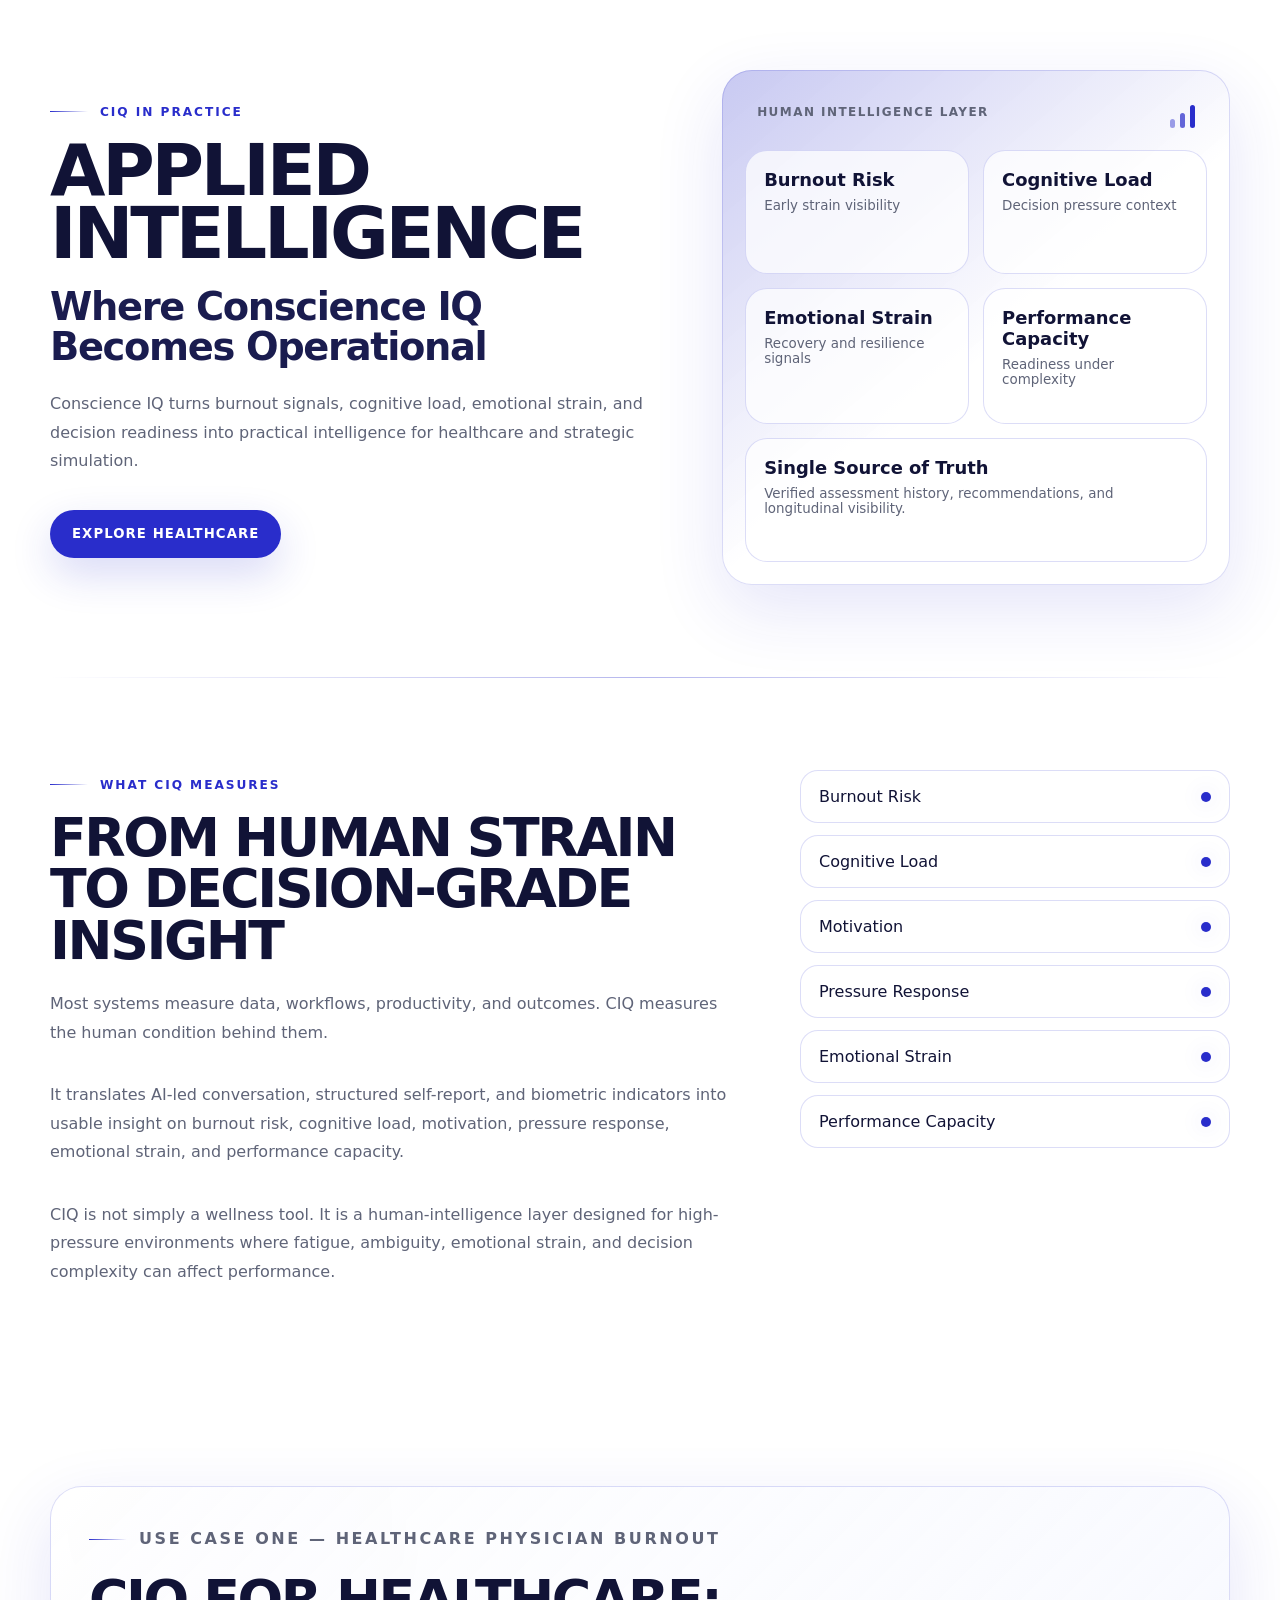
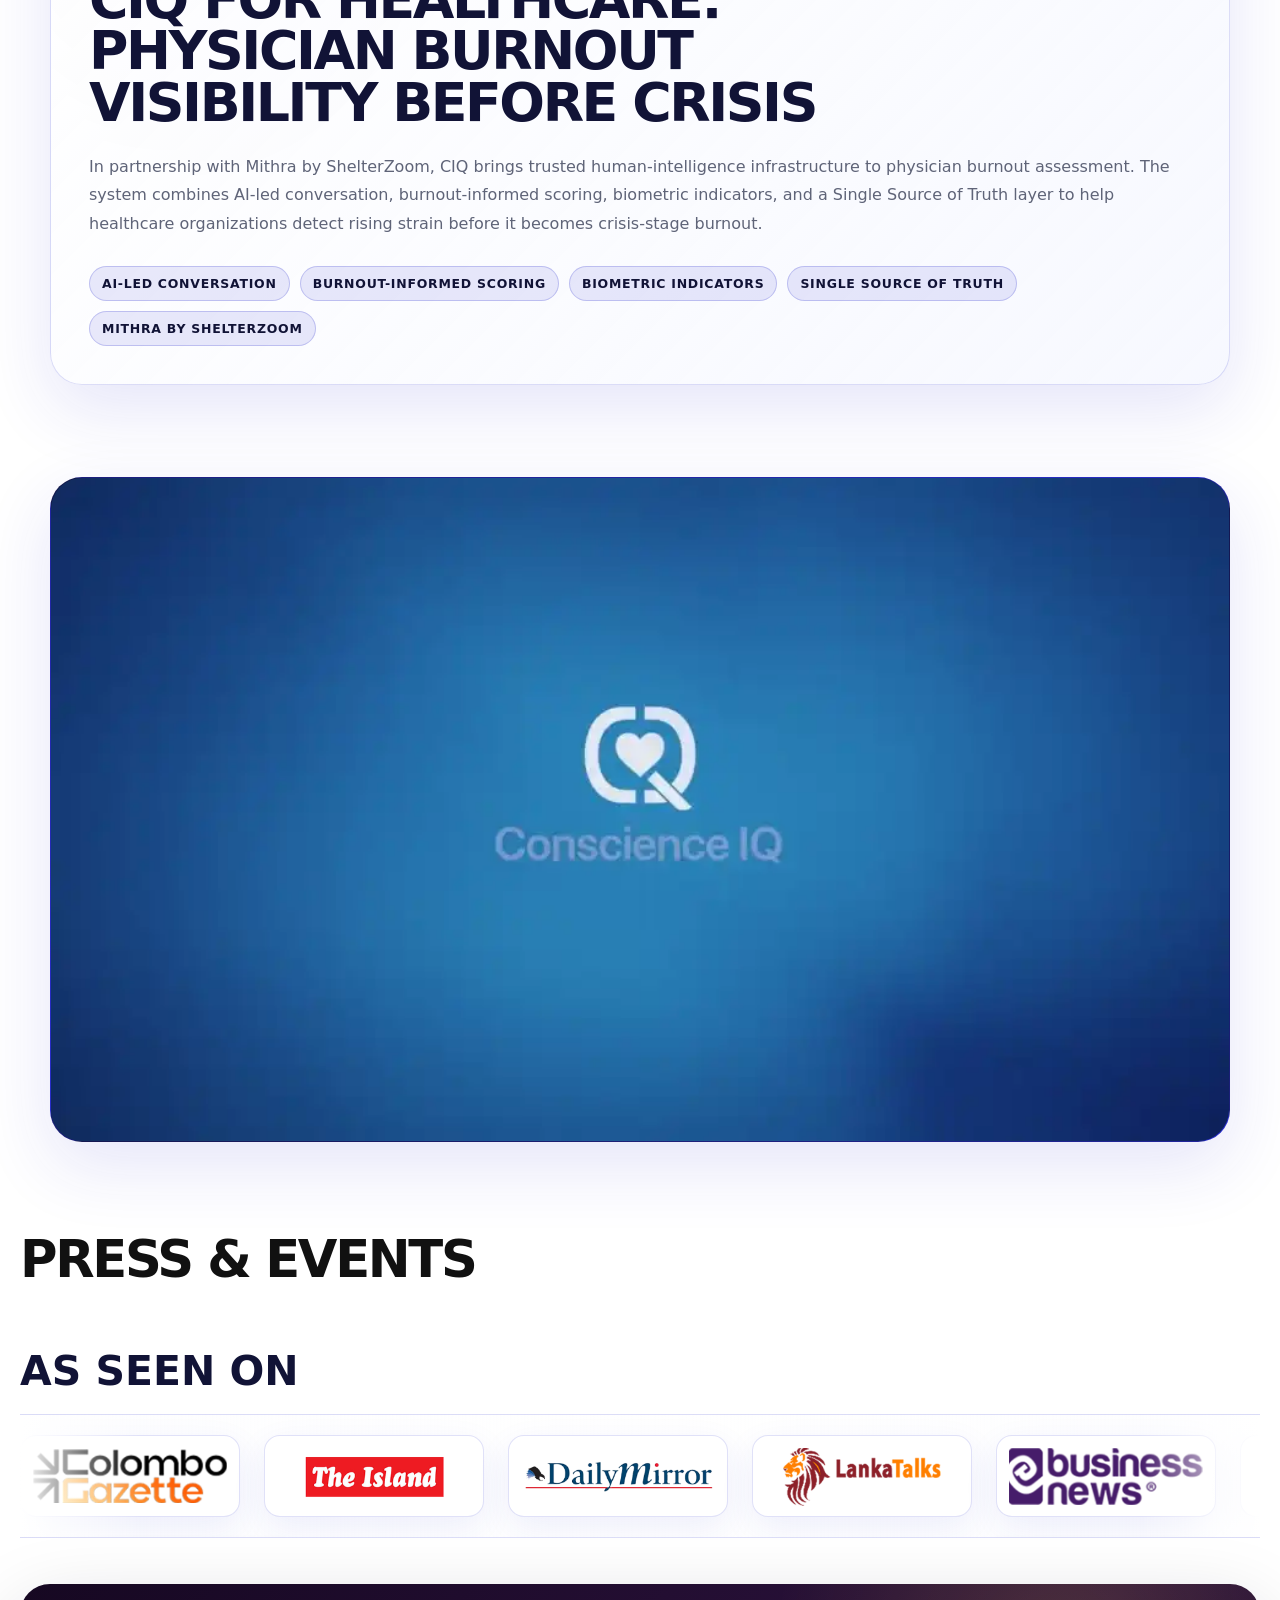
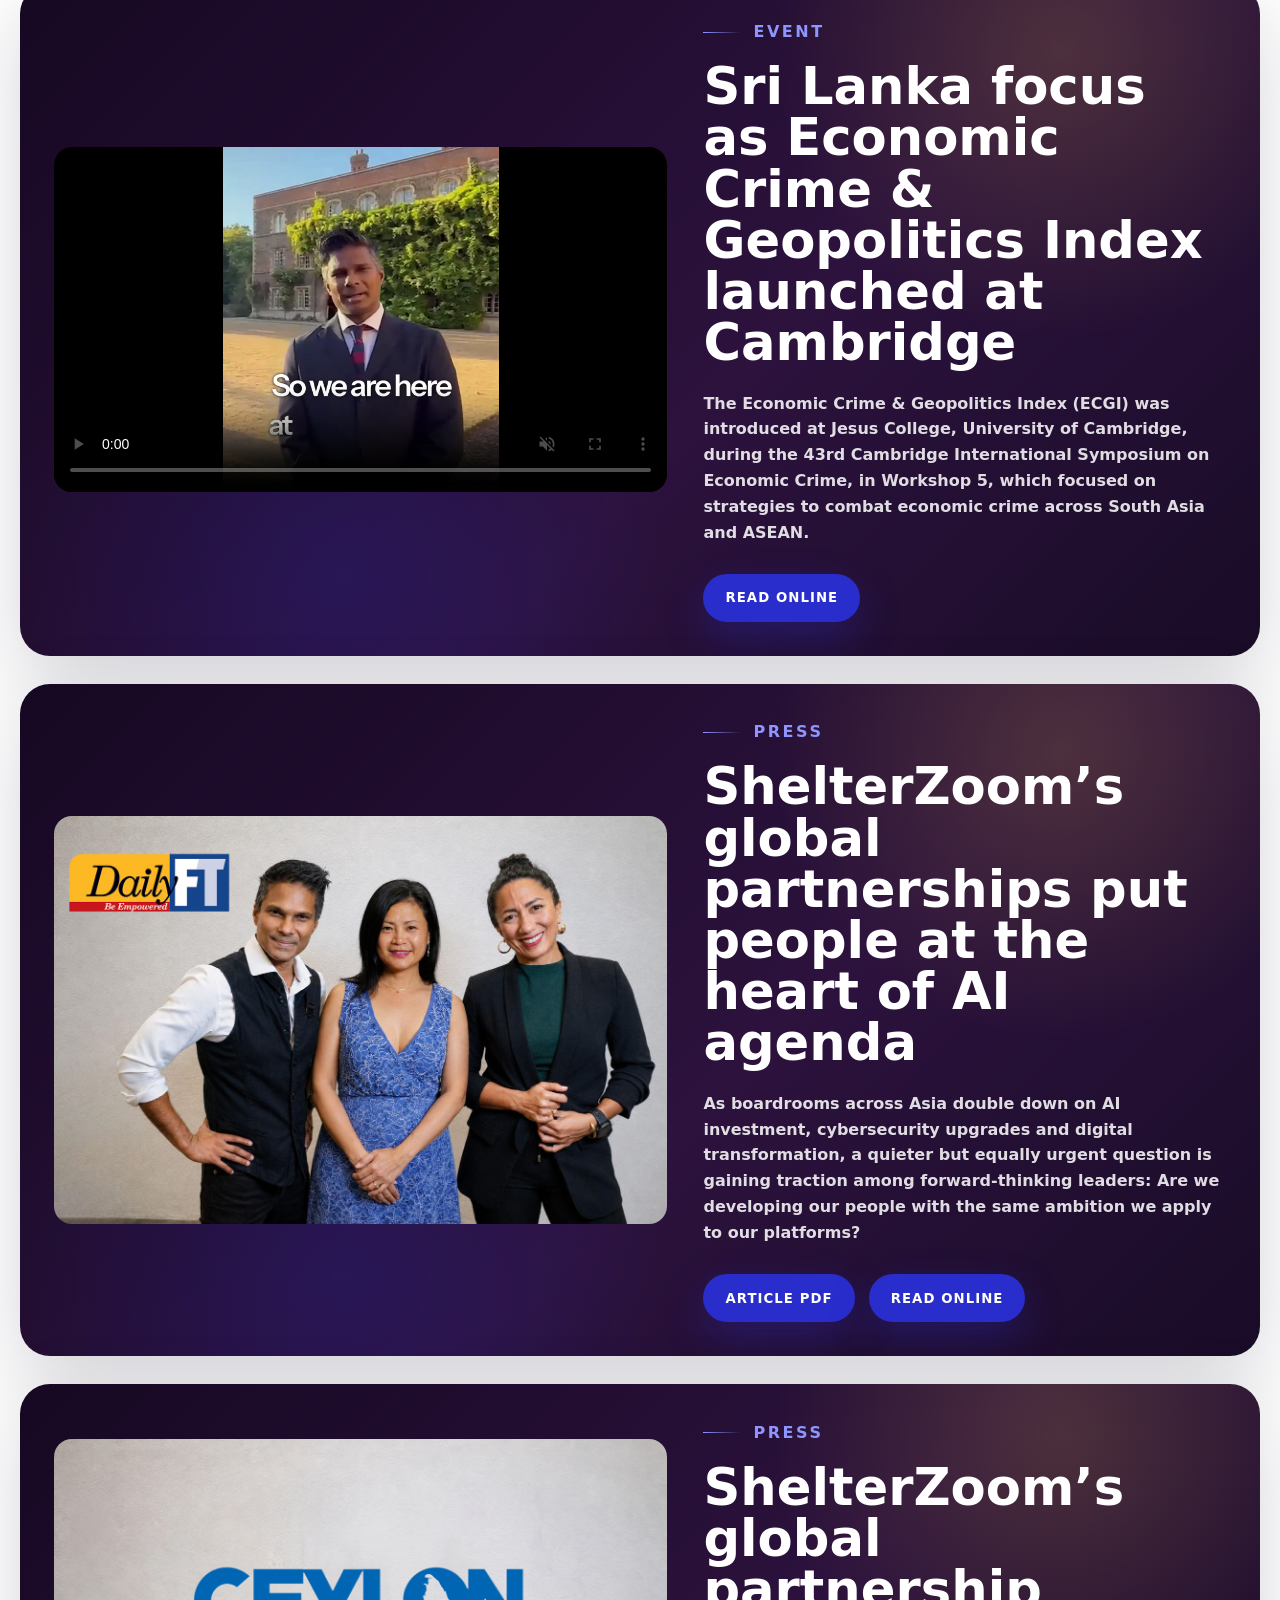
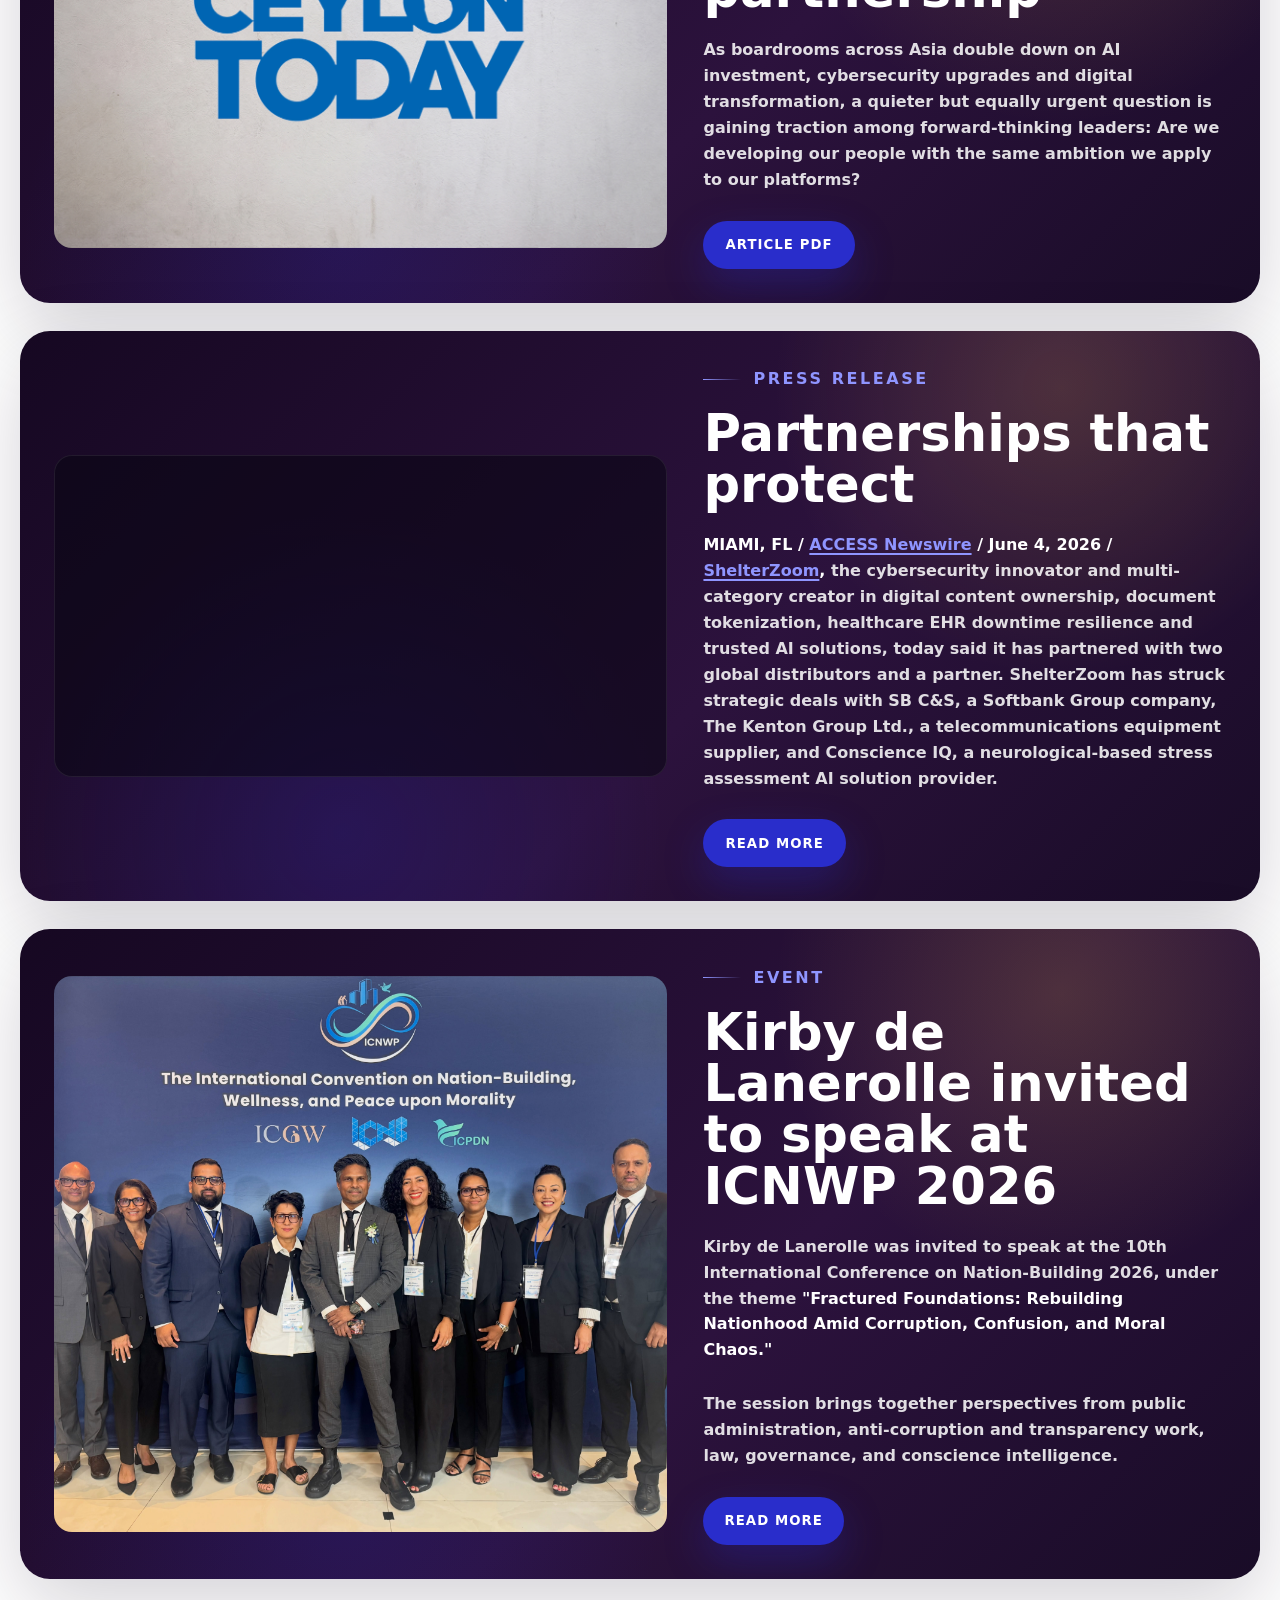
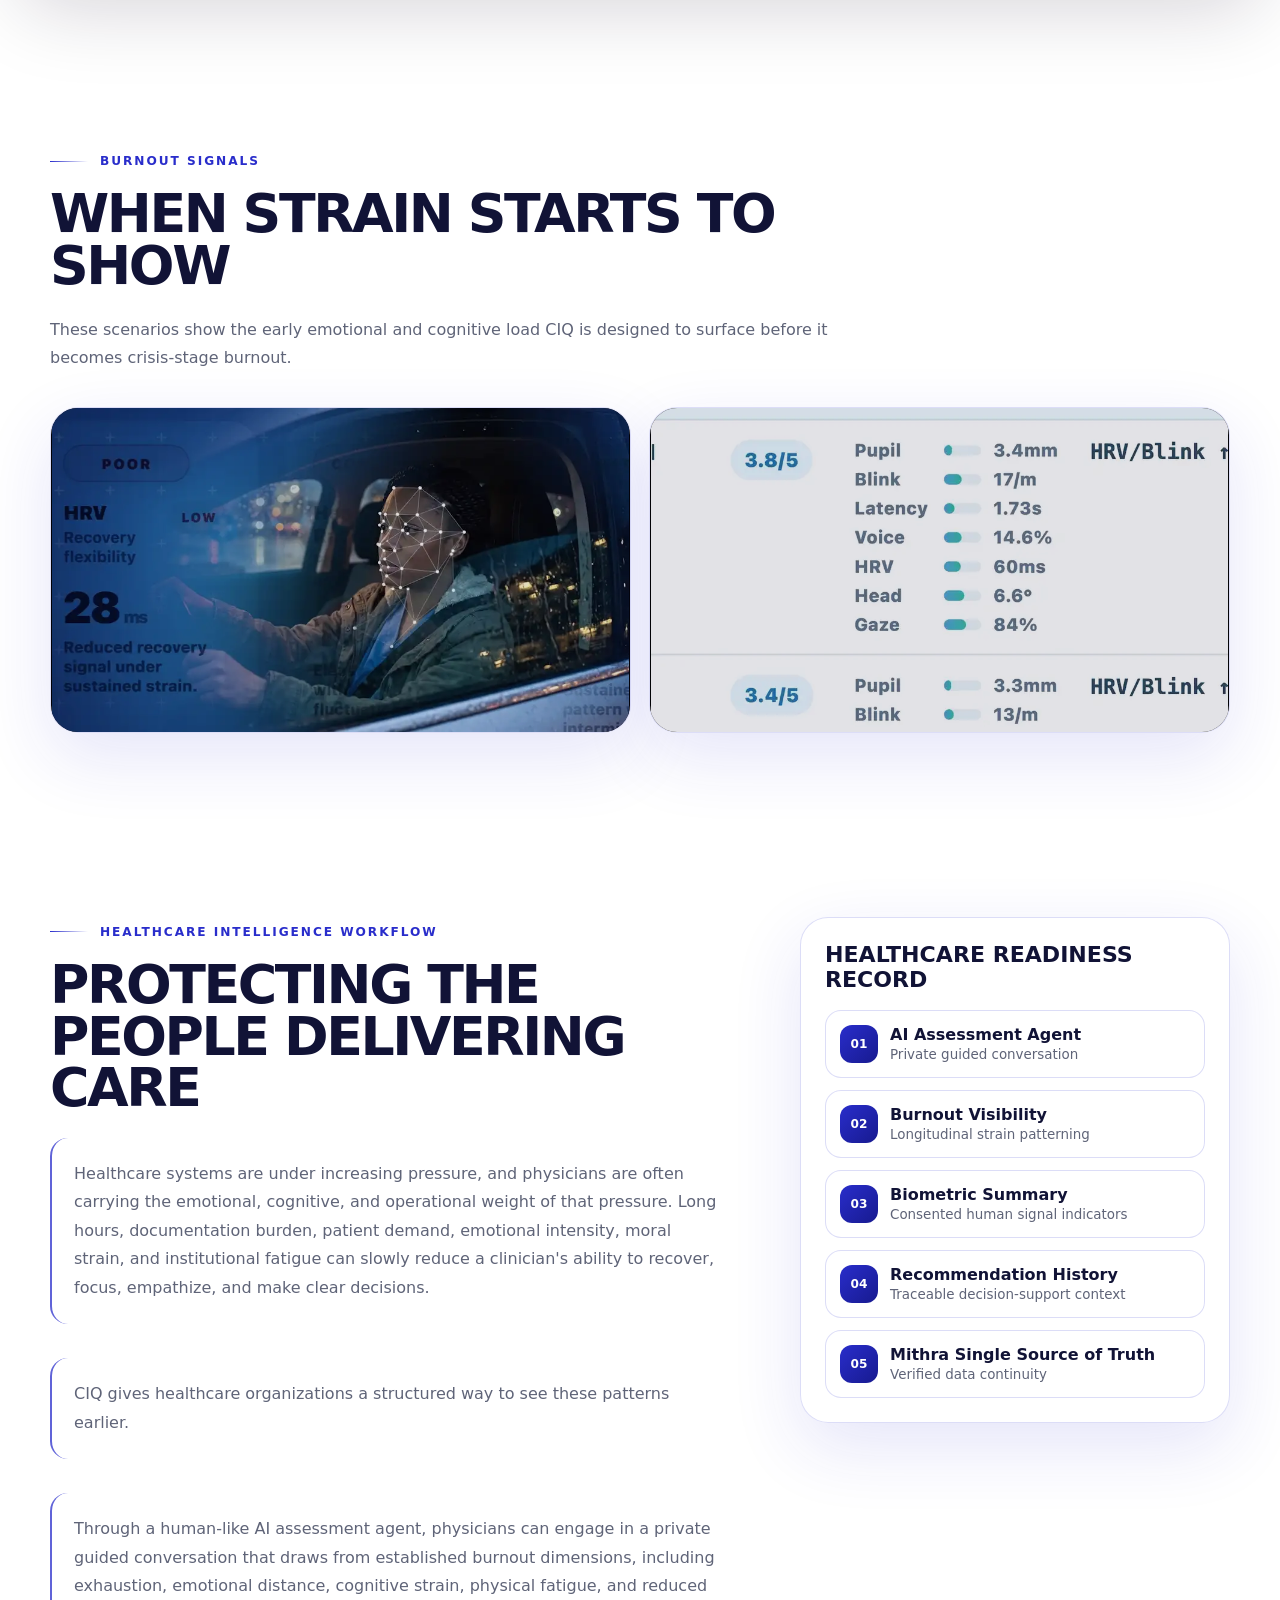
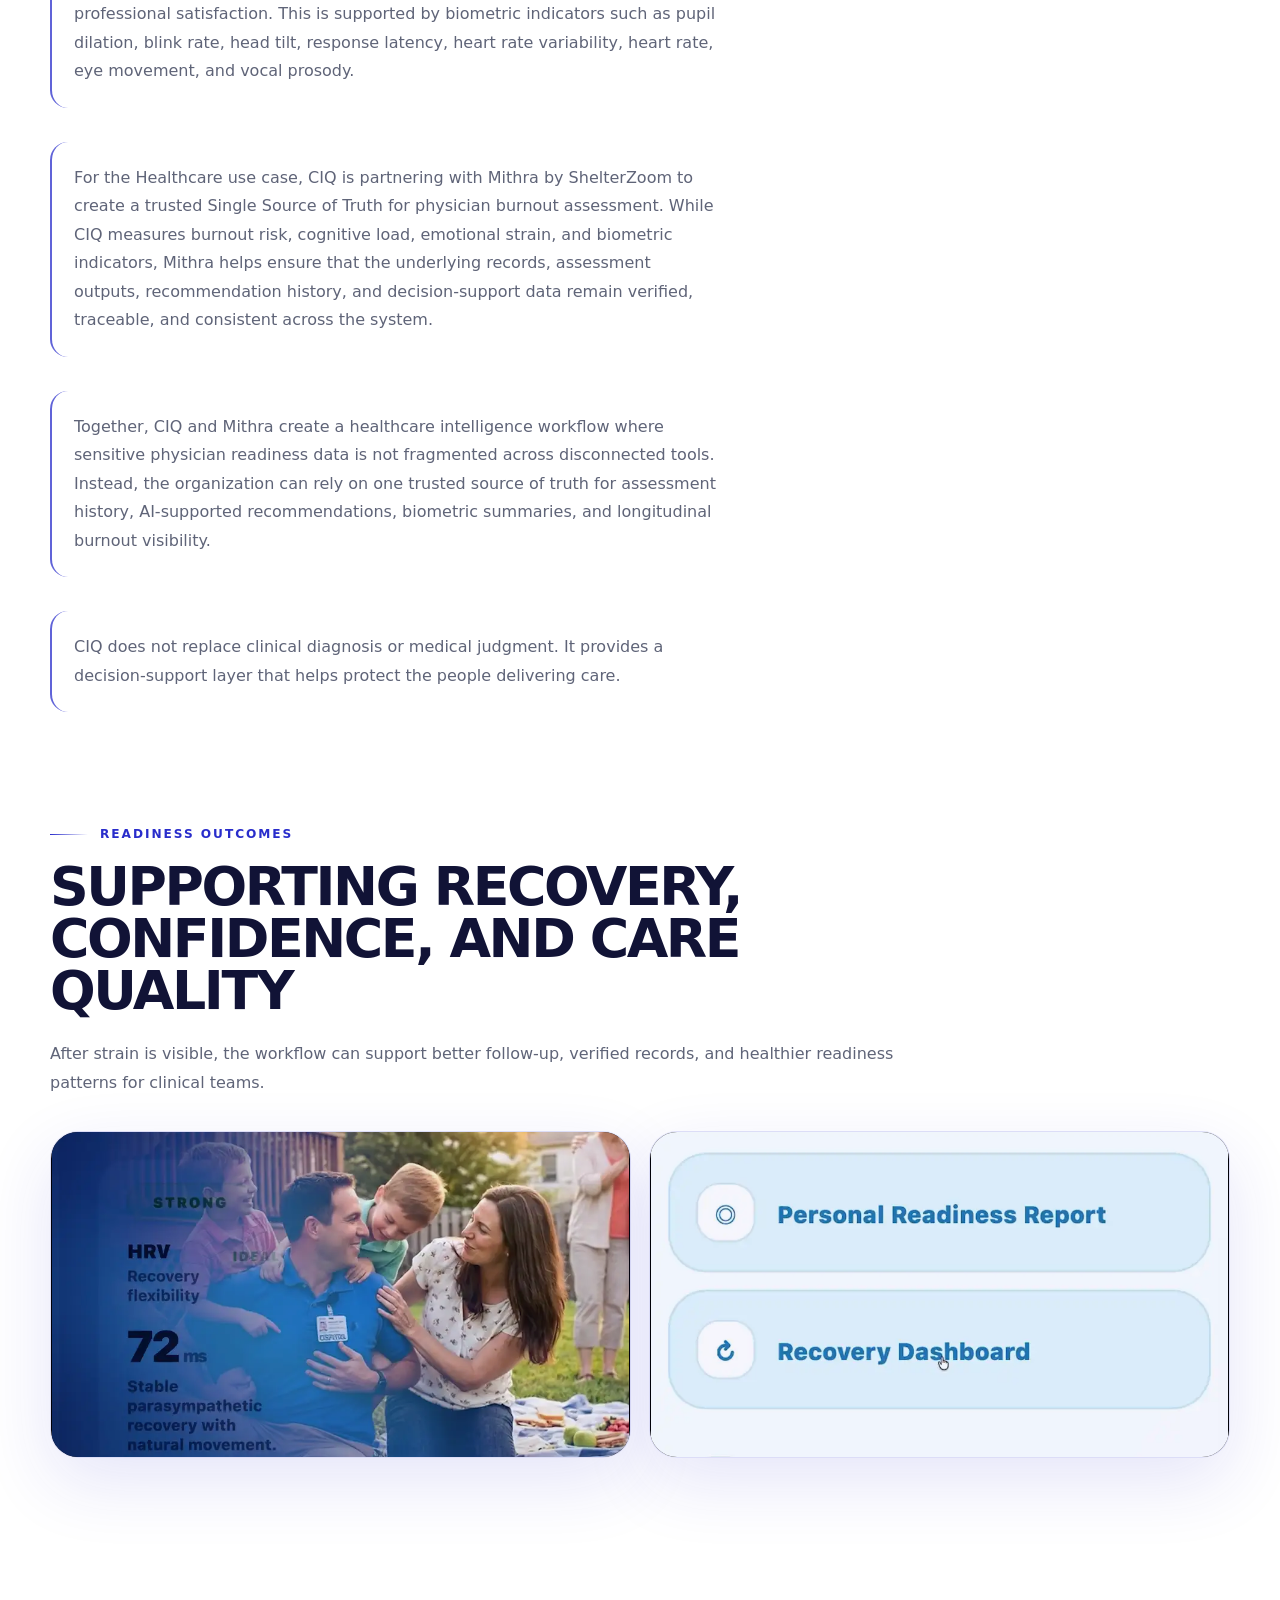
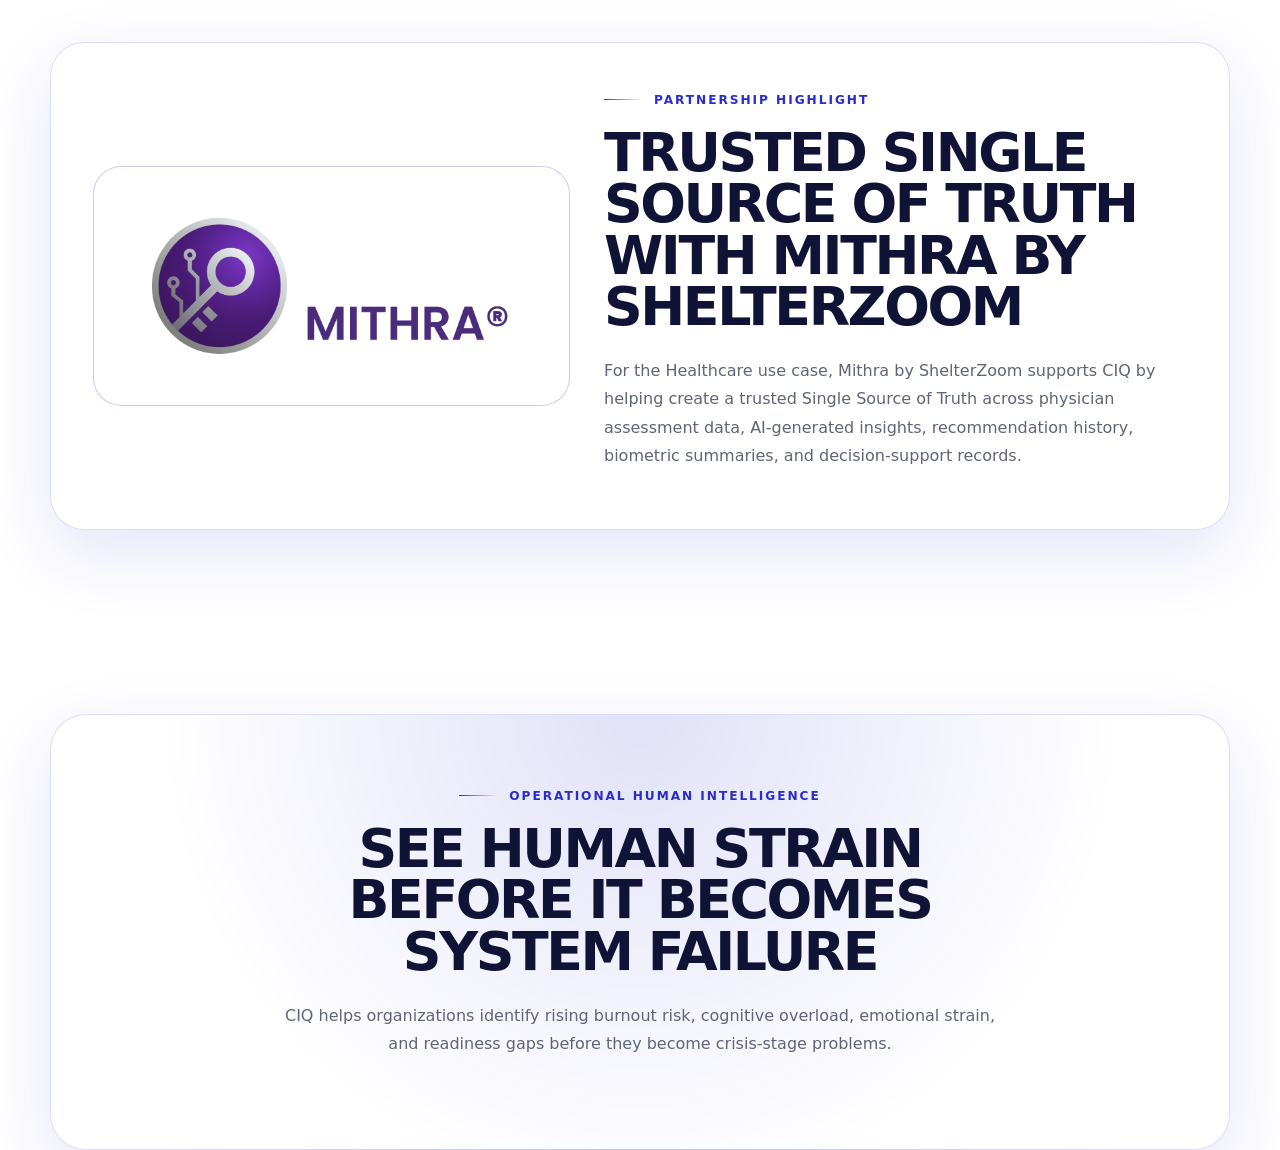
==== commit 123d2b87: "Autoplay videos when in iframe viewport" ====
--- a/index.html
+++ b/index.html
@@ -112,7 +112,7 @@
 
       <section class="section video-section" aria-label="Healthcare burnout visibility video">
         <div class="video-frame">
-          <video class="lazy-video" muted loop playsinline preload="none" poster="IMAGES/poster-healthcare.webp">
+          <video class="lazy-video" autoplay muted loop playsinline preload="none" poster="IMAGES/poster-healthcare.webp">
             <source data-src="VIDEOS/Ciq%20X%20Healthcare%20Low%20Res.mp4" type="video/mp4" />
             Your browser does not support the video tag.
           </video>
@@ -195,6 +195,9 @@
           <div class="press-media">
             <video
               class="lazy-video"
+              autoplay
+              muted
+              loop
               controls
               playsinline
               preload="none"
@@ -404,13 +407,13 @@
         </div>
         <div class="image-grid mood-grid sad-mood video-grid" aria-label="Physician strain video examples">
           <figure class="image-card video-card">
-            <video class="lazy-video" muted loop playsinline preload="none" poster="IMAGES/poster-troubled-doctors.webp">
+            <video class="lazy-video" autoplay muted loop playsinline preload="none" poster="IMAGES/poster-troubled-doctors.webp">
               <source data-src="VIDEOS/Troubled%20Doctors%20CIQ%20x%20Healthcare.mp4" type="video/mp4" />
               Your browser does not support the video tag.
             </video>
           </figure>
           <figure class="image-card video-card">
-            <video class="lazy-video" muted loop playsinline preload="none" poster="IMAGES/poster-ui-before.webp">
+            <video class="lazy-video" autoplay muted loop playsinline preload="none" poster="IMAGES/poster-ui-before.webp">
               <source data-src="VIDEOS/UI%20Before%20-%20CIQ%20x%20Healthcare%20.mp4" type="video/mp4" />
               Your browser does not support the video tag.
             </video>
@@ -495,13 +498,13 @@
         </div>
         <div class="image-grid mood-grid happy-mood video-grid" aria-label="Healthcare readiness video examples">
           <figure class="image-card video-card">
-            <video class="lazy-video" muted loop playsinline preload="none" poster="IMAGES/poster-ui-after.webp">
+            <video class="lazy-video" autoplay muted loop playsinline preload="none" poster="IMAGES/poster-ui-after.webp">
               <source data-src="VIDEOS/UI%20after.mp4" type="video/mp4" />
               Your browser does not support the video tag.
             </video>
           </figure>
           <figure class="image-card video-card">
-            <video class="lazy-video" muted loop playsinline preload="none" poster="IMAGES/poster-healthcare-ui-after.webp">
+            <video class="lazy-video" autoplay muted loop playsinline preload="none" poster="IMAGES/poster-healthcare-ui-after.webp">
               <source data-src="VIDEOS/CIQ%20x%20Healthcare%20Ui%20After.mp4" type="video/mp4" />
               Your browser does not support the video tag.
             </video>
--- a/css/use-cases.css
+++ b/css/use-cases.css
@@ -362,39 +362,6 @@
   background:
     radial-gradient(circle at 50% 34%, rgba(255, 255, 255, 0.18), transparent 15rem),
     linear-gradient(135deg, #111336, #292dcb);
-}
-
-.deferred-video video {
-  opacity: 0;
-  transition: opacity 220ms ease;
-}
-
-.deferred-video.is-loaded video {
-  opacity: 1;
-}
-
-.video-load-button {
-  position: absolute;
-  inset: 50% auto auto 50%;
-  z-index: 3;
-  min-height: 46px;
-  padding: 0 20px;
-  border: 1px solid rgba(255, 255, 255, 0.32);
-  border-radius: 999px;
-  color: #ffffff;
-  font: inherit;
-  font-size: 0.78rem;
-  font-weight: 800;
-  letter-spacing: 0.08em;
-  text-transform: uppercase;
-  cursor: pointer;
-  background: rgba(17, 19, 54, 0.72);
-  box-shadow: 0 16px 44px rgba(0, 0, 0, 0.24);
-  transform: translate(-50%, -50%);
-}
-
-.deferred-video.is-loaded .video-load-button {
-  display: none;
 }
 
 .press-section {
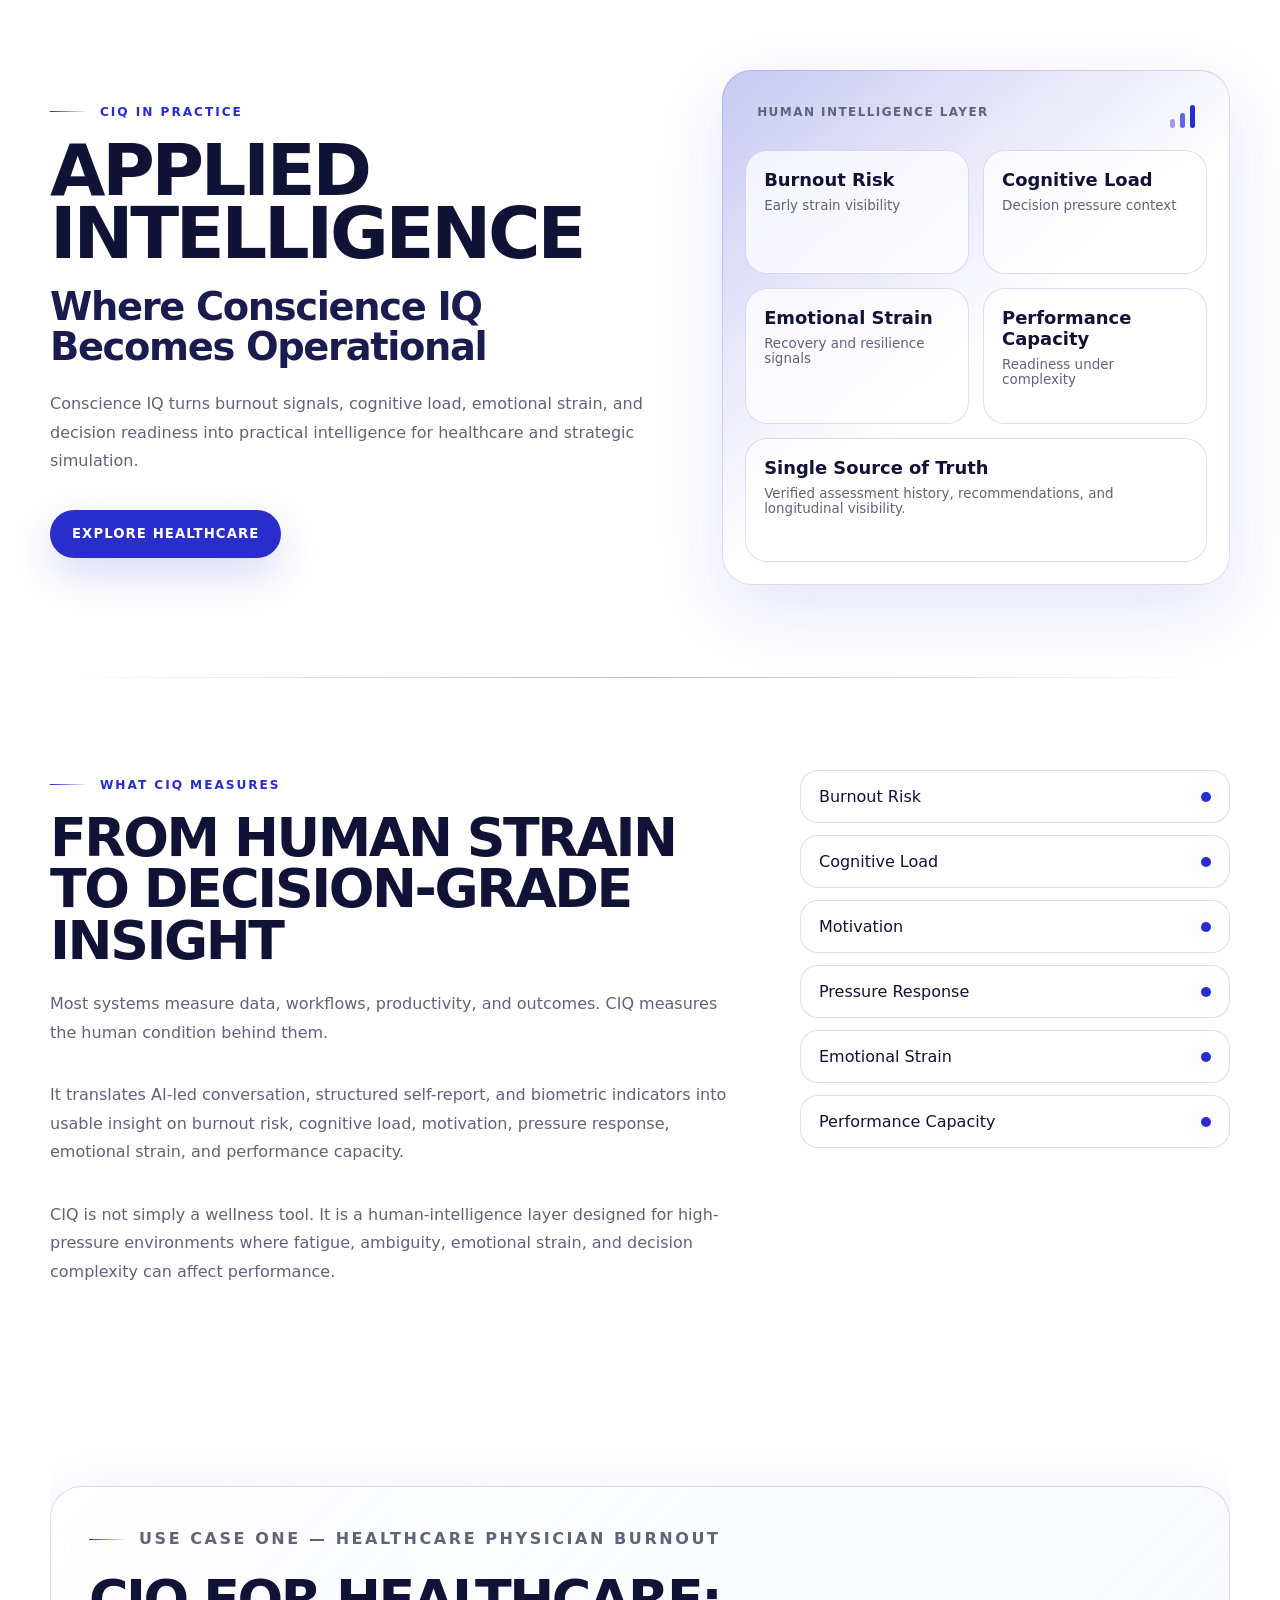
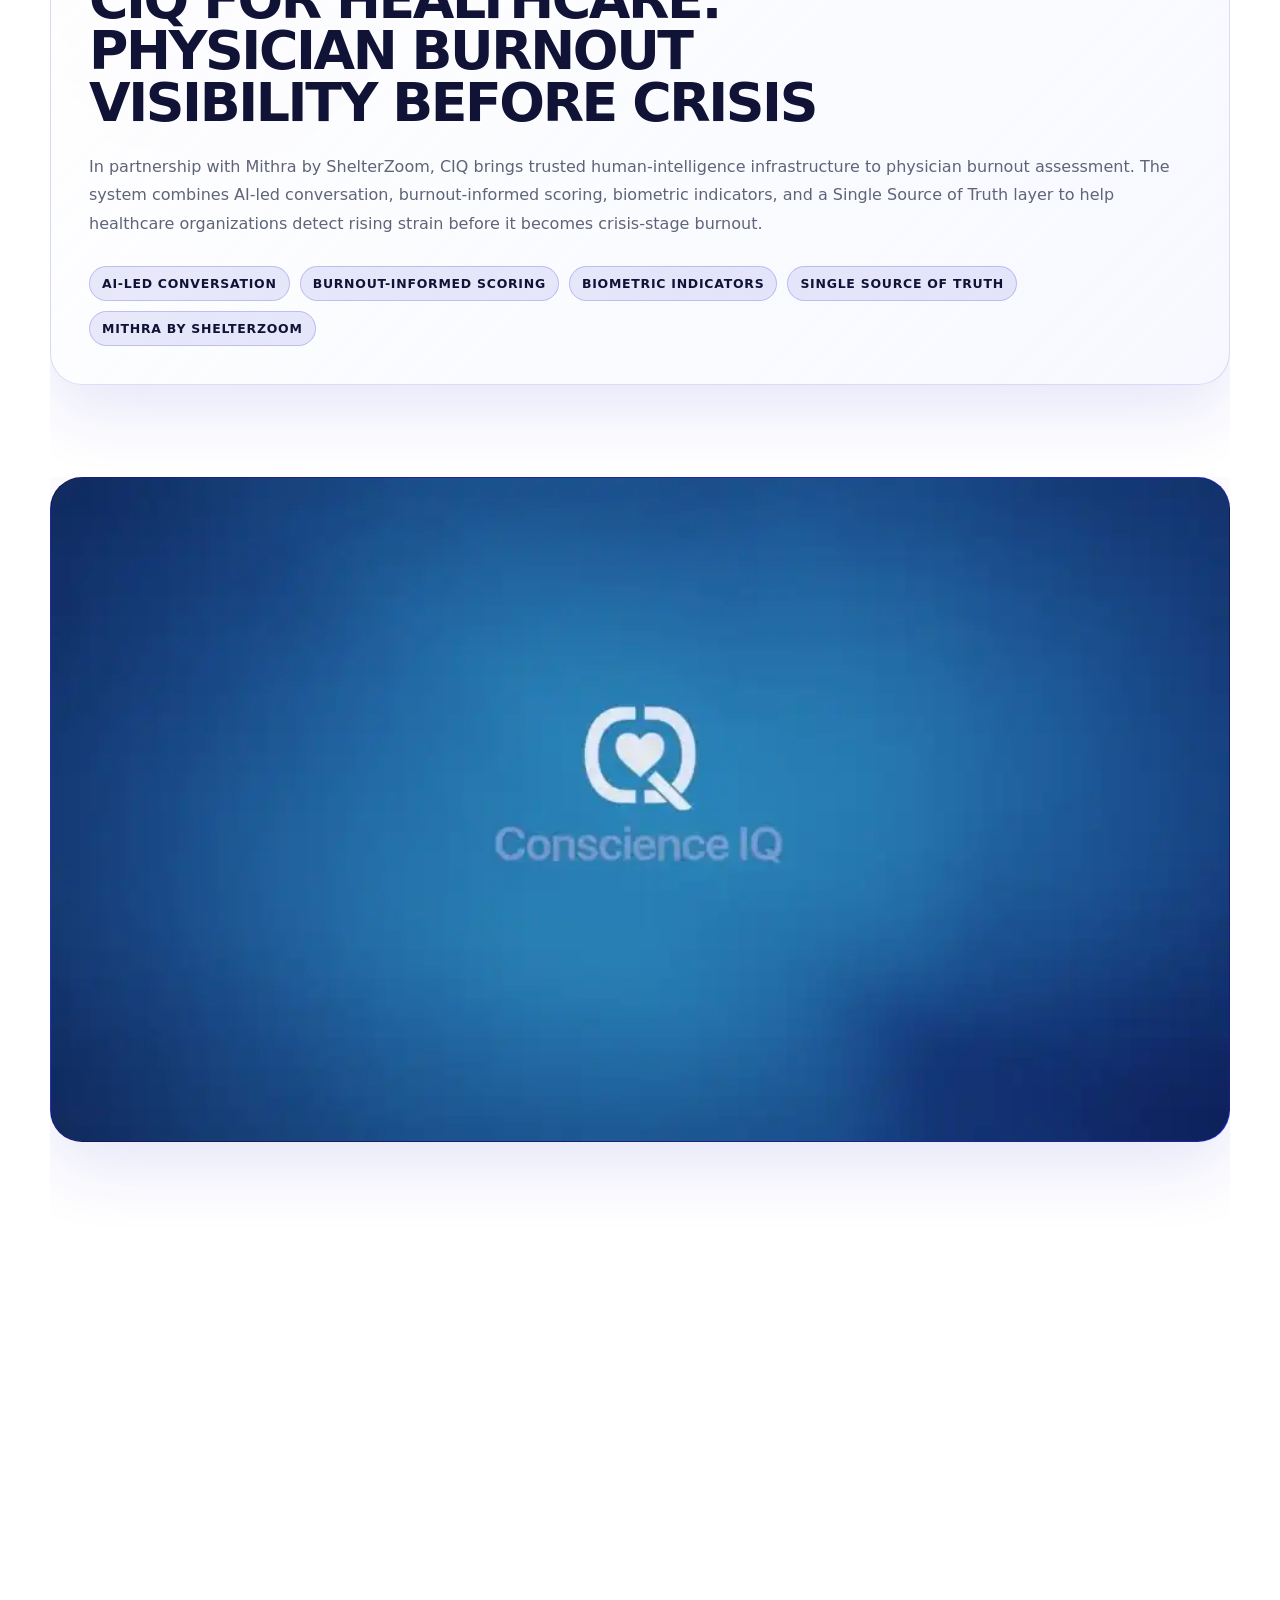
==== commit 38ae13f0: "Make press video manual and speed up iframe render" ====
--- a/index.html
+++ b/index.html
@@ -194,10 +194,8 @@
         <article class="press-card press-card-video">
           <div class="press-media">
             <video
-              class="lazy-video"
-              autoplay
+              class="manual-video"
               muted
-              loop
               controls
               playsinline
               preload="none"
--- a/css/use-cases.css
+++ b/css/use-cases.css
@@ -44,6 +44,11 @@
   width: min(1180px, calc(100% - 40px));
   margin: 0 auto;
   padding: 92px 0;
+}
+
+.section:not(.hero) {
+  content-visibility: auto;
+  contain-intrinsic-size: auto 720px;
 }
 
 .section:last-child {
